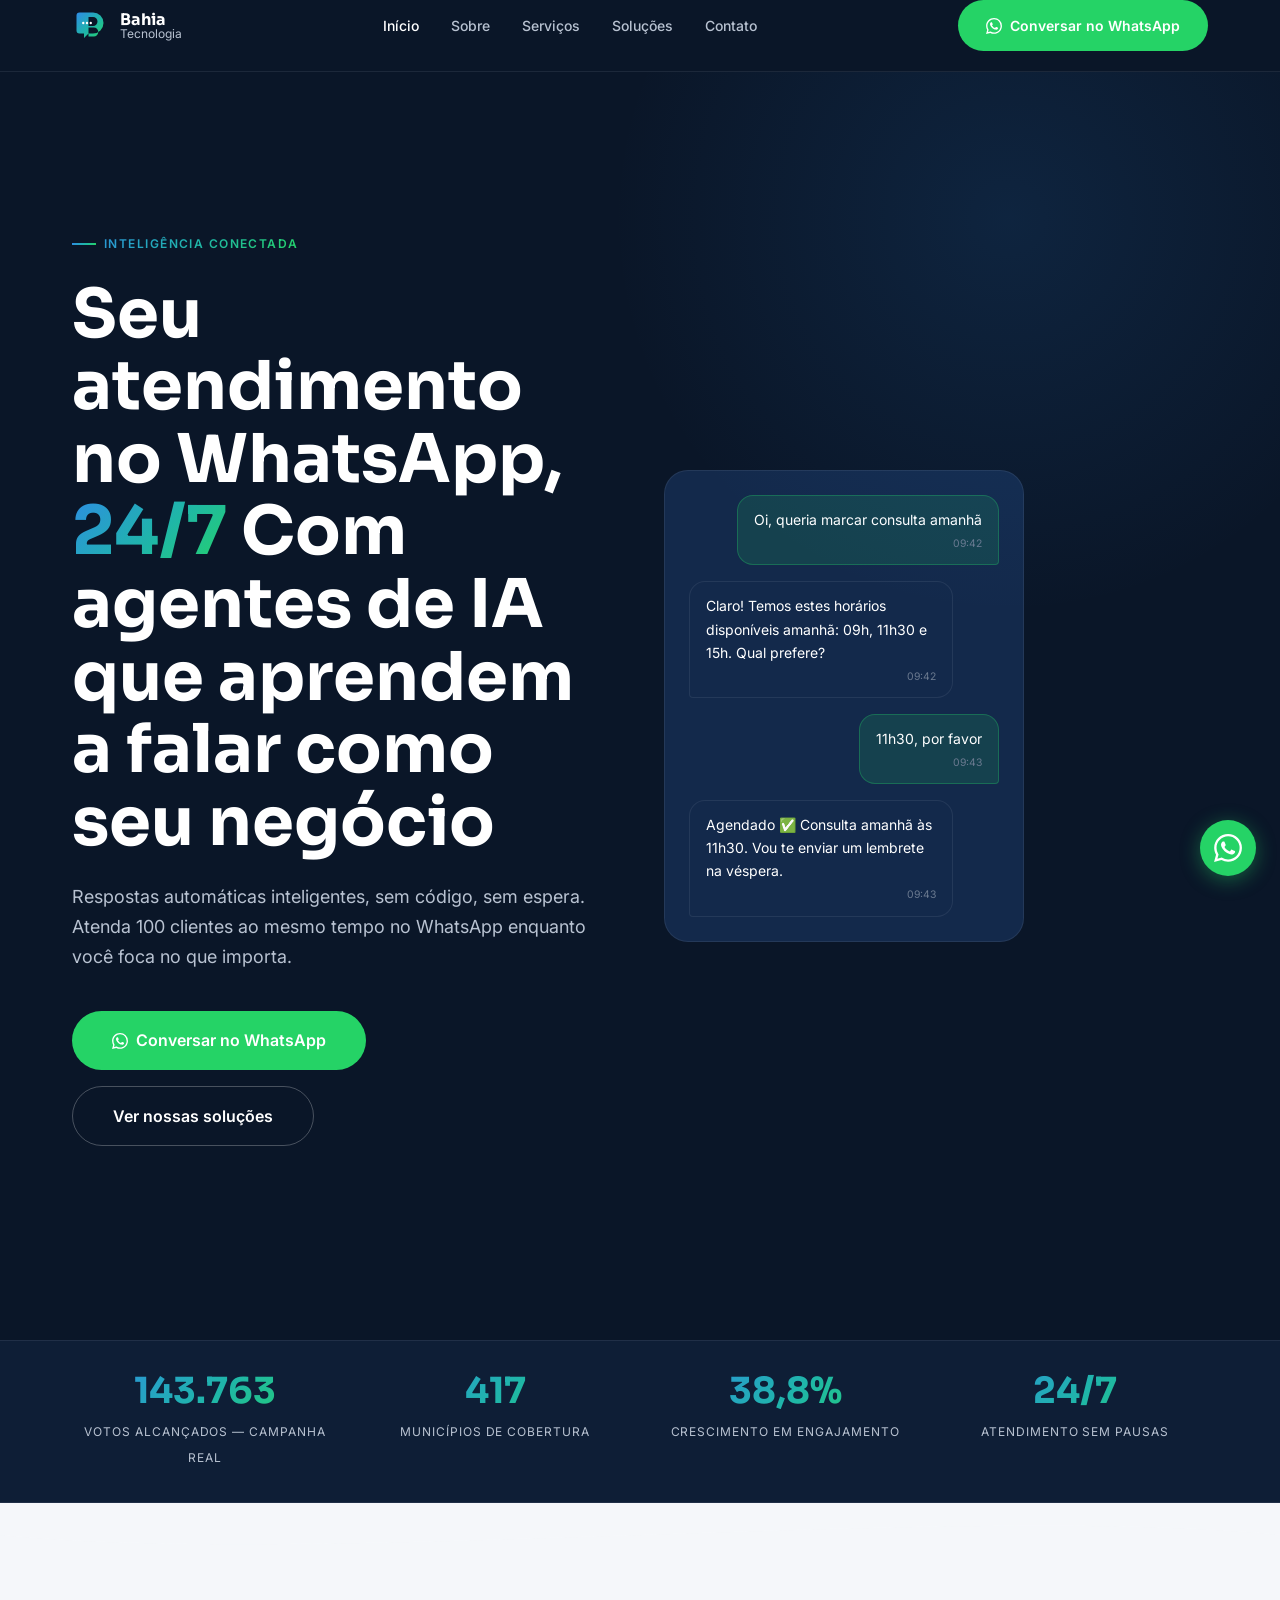
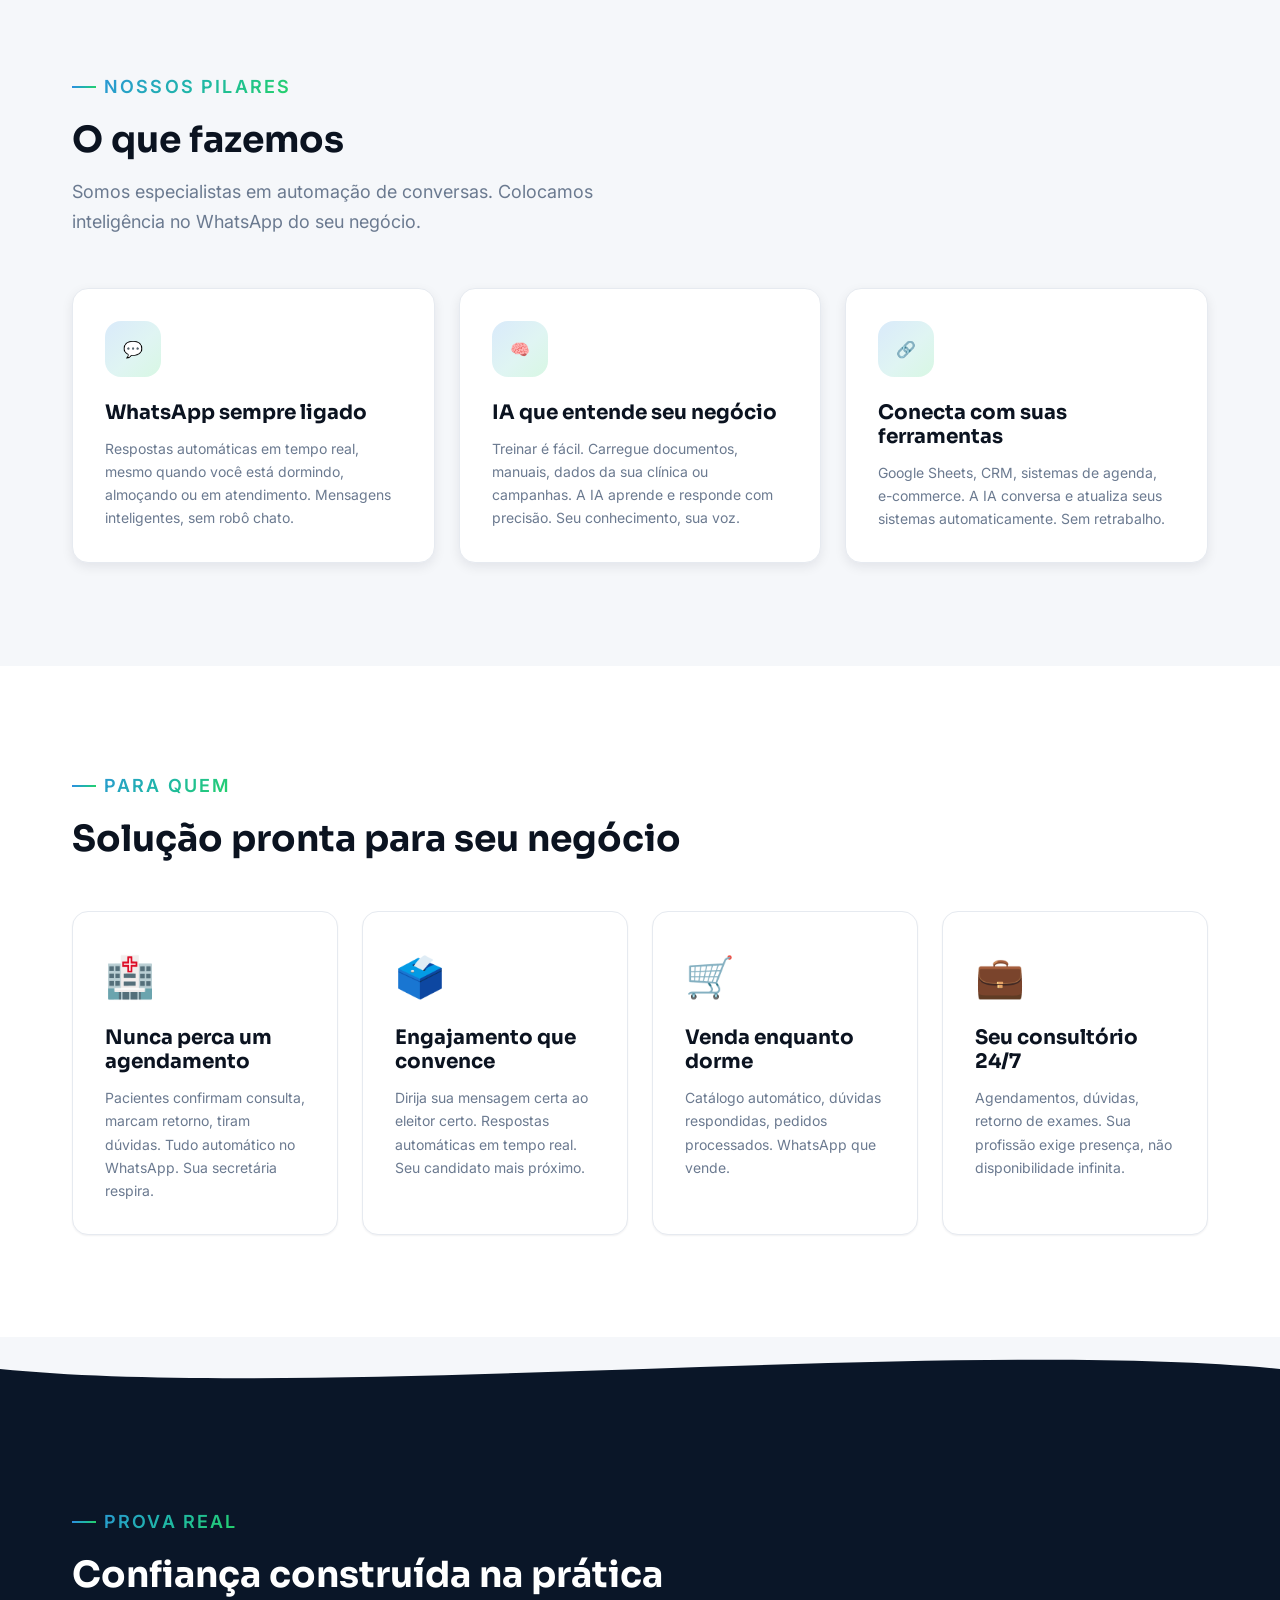
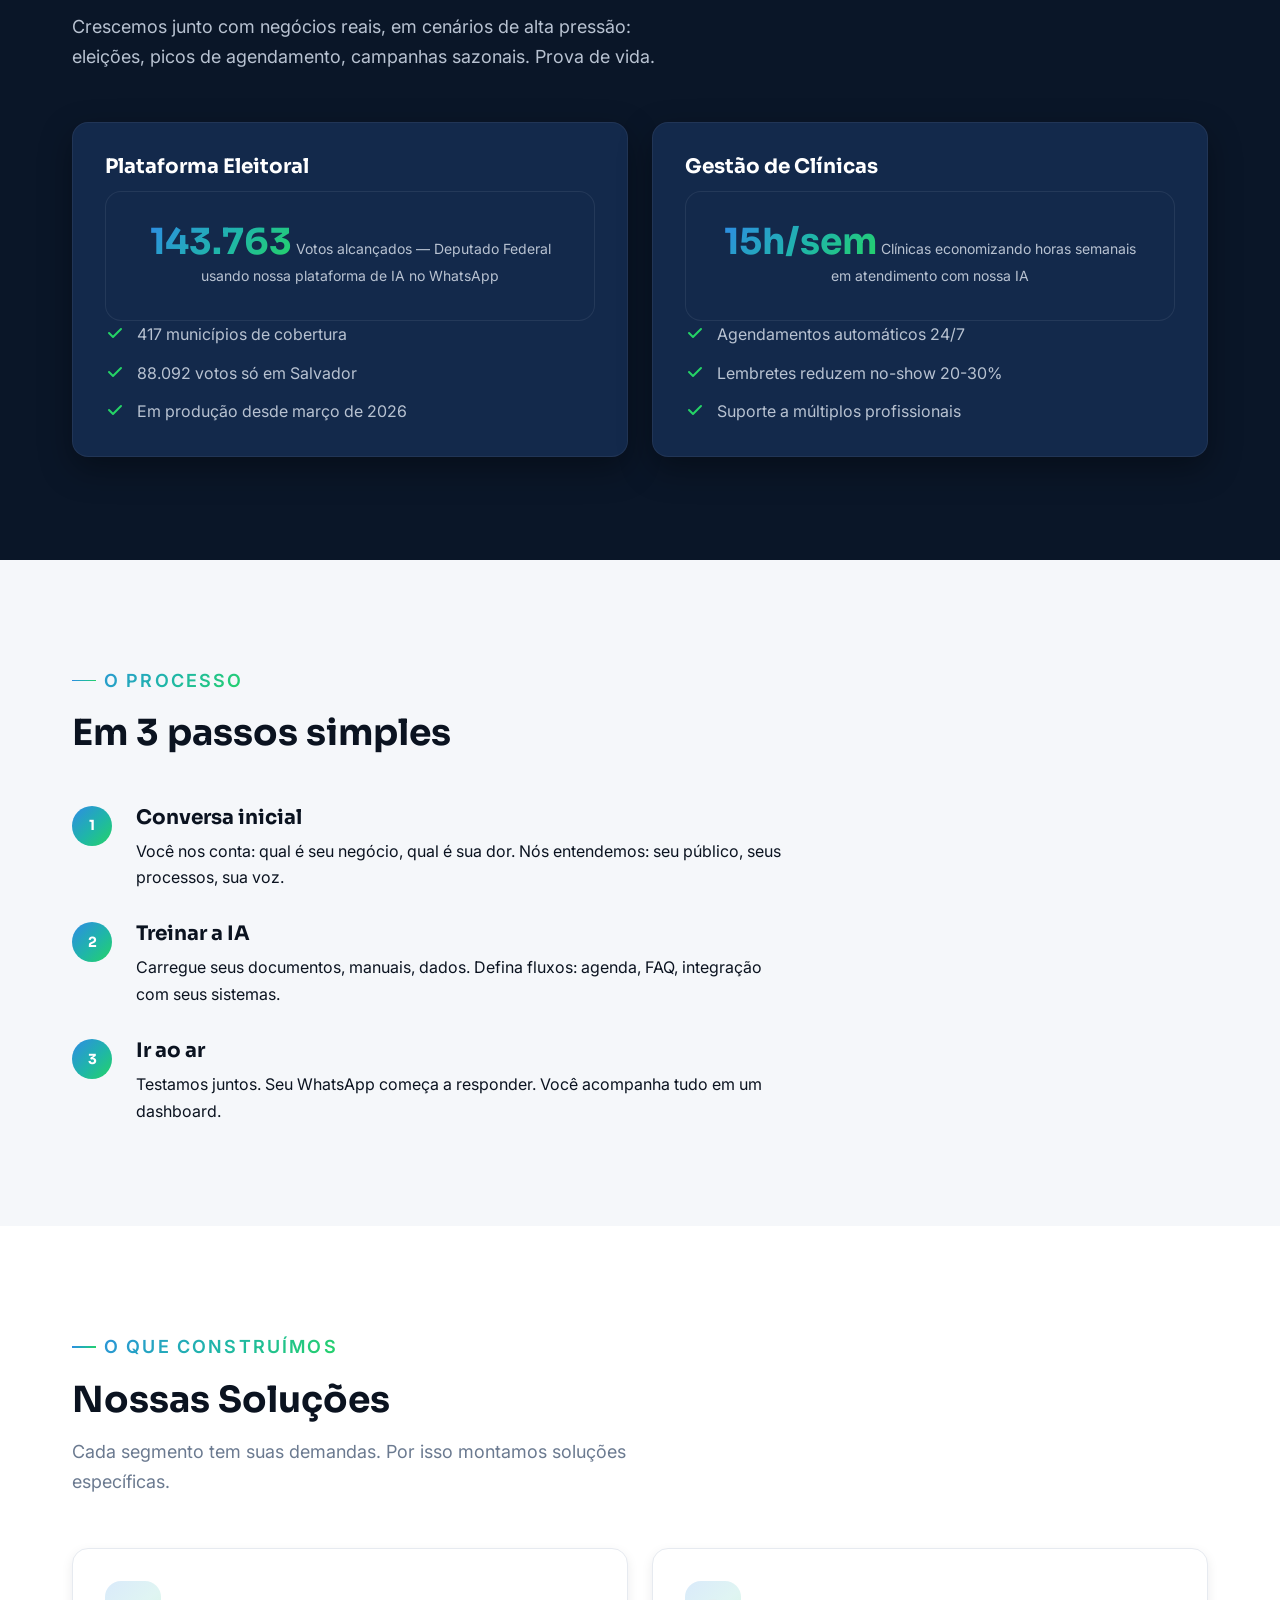
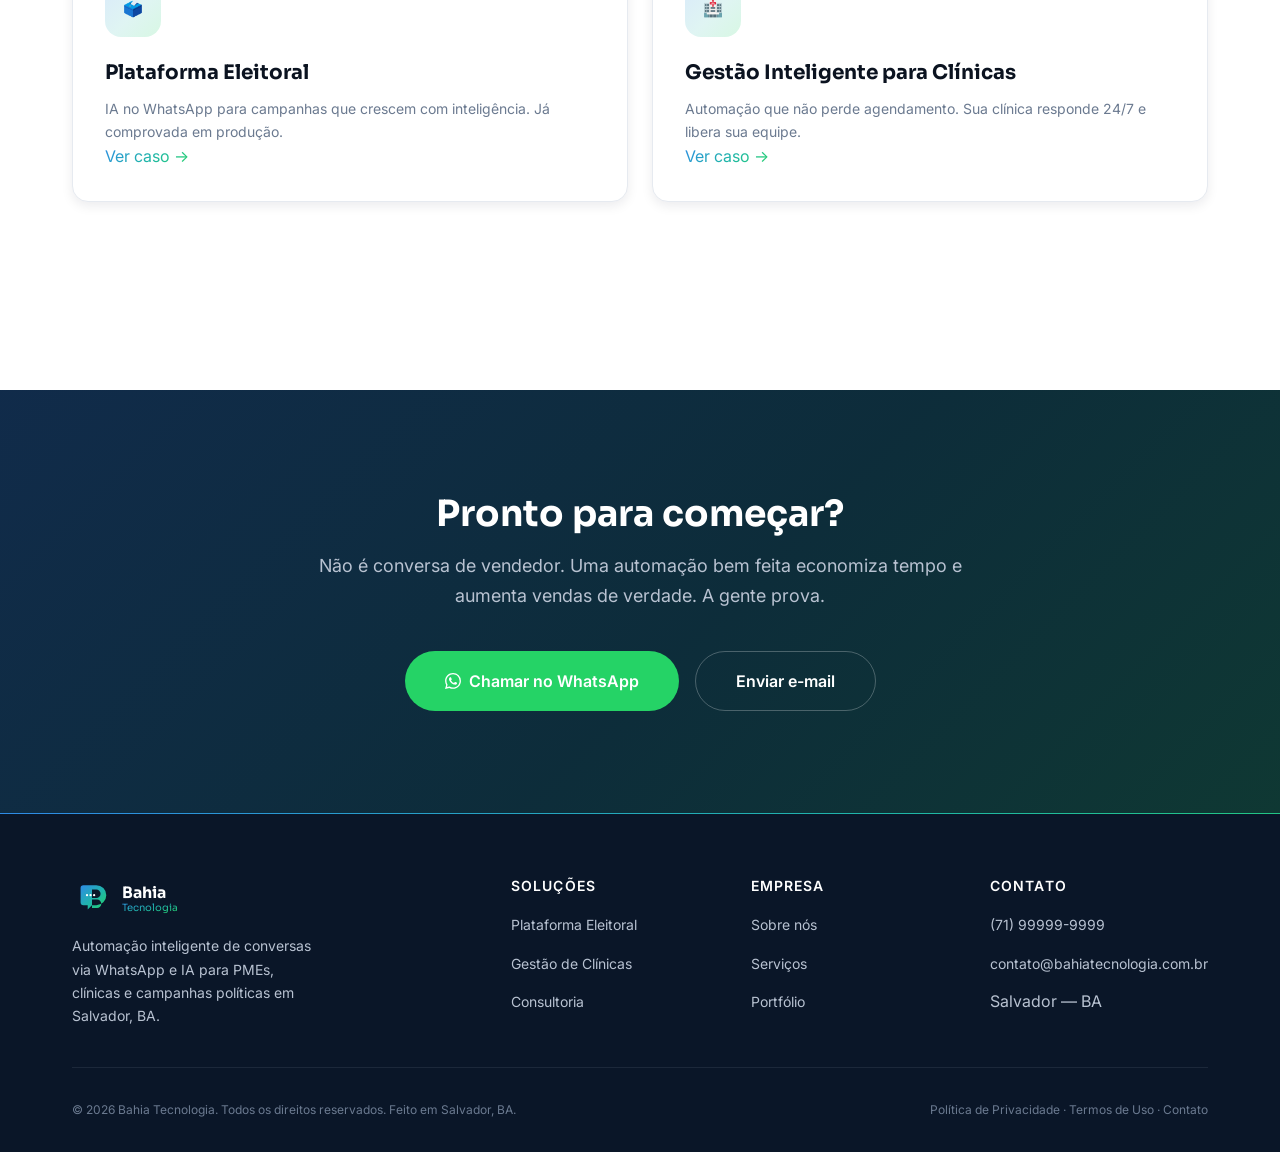
==== index.html @ dd0cb9d2 "feat: implementação completa do site institucional Bahia Tecnologia - 10 páginas HTML (home, sobre, " ====
<!DOCTYPE html>
<html lang="pt-BR">
<head>
  <meta charset="UTF-8">
  <meta name="viewport" content="width=device-width, initial-scale=1.0">
  <title>Automação inteligente para WhatsApp | Bahia Tecnologia</title>
  <meta name="description" content="Atendimento 24/7 com agentes de IA. Respostas automáticas que aprendem a falar como seu negócio. Para clínicas, campanhas, e-commerce e consultórios.">
  <link rel="canonical" href="https://bahiatecnologia.com.br/">
  <meta property="og:type" content="website">
  <meta property="og:locale" content="pt_BR">
  <meta property="og:site_name" content="Bahia Tecnologia">
  <meta property="og:title" content="Automação inteligente para WhatsApp — Sem código, sem complicação">
  <meta property="og:description" content="Deixe a IA responder no WhatsApp enquanto você cresce. Com a Bahia Tecnologia, seu atendimento nunca dorme.">
  <meta property="og:url" content="https://bahiatecnologia.com.br/">
  <meta property="og:image" content="https://bahiatecnologia.com.br/assets/img/og-cover.svg">
  <meta name="twitter:card" content="summary_large_image">
  <meta name="twitter:title" content="Automação inteligente para WhatsApp — Sem código, sem complicação">
  <meta name="twitter:description" content="Deixe a IA responder no WhatsApp enquanto você cresce. Com a Bahia Tecnologia, seu atendimento nunca dorme.">
  <meta name="twitter:image" content="https://bahiatecnologia.com.br/assets/img/og-cover.svg">
  <meta name="theme-color" content="#0b1320">
  <link rel="icon" type="image/svg+xml" href="/assets/favicon.svg">
  <link rel="preconnect" href="https://fonts.googleapis.com">
  <link rel="preconnect" href="https://fonts.gstatic.com" crossorigin>
  <link rel="stylesheet" href="/assets/css/styles.css">
  <script type="application/ld+json">
{
  "@context": "https://schema.org",
  "@graph": [
    {
      "@type": "Organization",
      "name": "Bahia Tecnologia",
      "url": "https://bahiatecnologia.com.br",
      "logo": "https://bahiatecnologia.com.br/assets/favicon.svg",
      "contactPoint": {
        "@type": "ContactPoint",
        "telephone": "+55-71-99999-9999",
        "contactType": "customer service",
        "availableLanguage": "Portuguese"
      },
      "areaServed": "Salvador, Bahia, Brazil",
      "description": "Especialistas em automação de conversas via WhatsApp e IA para PMEs, clínicas e campanhas políticas."
    },
    {
      "@type": "LocalBusiness",
      "name": "Bahia Tecnologia",
      "url": "https://bahiatecnologia.com.br",
      "telephone": "+55-71-99999-9999",
      "email": "contato@bahiatecnologia.com.br",
      "address": {
        "@type": "PostalAddress",
        "addressLocality": "Salvador",
        "addressRegion": "BA",
        "addressCountry": "BR"
      }
    }
  ]
}
</script>
</head>
<body>
<a class="skip-link" href="#main">Pular para o conteúdo principal</a>
<header class="navbar" role="banner">
  <div class="container">
    <div class="navbar__inner">
      <a href="/" class="navbar__logo" aria-label="Bahia Tecnologia — ir para a página inicial">
        <svg xmlns="http://www.w3.org/2000/svg" viewBox="0 0 48 48" width="36" height="36" aria-hidden="true" focusable="false">
  <defs><linearGradient id="nav-brand" x1="0" y1="0" x2="1" y2="1"><stop offset="0%" stop-color="#2E8BE6"/><stop offset="55%" stop-color="#1FB6A8"/><stop offset="100%" stop-color="#25D366"/></linearGradient></defs>
  <path fill="url(#nav-brand)" d="M10 6 h18 a14 14 0 0 1 0 28 h-6 l-6 6 v-6 h-6 a4 4 0 0 1 -4 -4 V10 a4 4 0 0 1 4 -4 z M22 12 h6 a6 6 0 0 1 0 12 h-6 z M22 26 h7 a6 6 0 0 1 0 12 h-7 z" fill-rule="evenodd"/>
  <g fill="#FFFFFF"><circle cx="15" cy="20" r="1.6"/><circle cx="20" cy="20" r="1.6"/><circle cx="25" cy="20" r="1.6"/></g>
</svg>
        <div class="navbar__logo-text"><strong>Bahia</strong><span>Tecnologia</span></div>
      </a>
      <nav class="navbar__nav" role="navigation" aria-label="Navegação principal">
        <a href="/" aria-current="page">Início</a>
        <a href="/sobre">Sobre</a>
        <a href="/servicos">Serviços</a>
        <a href="/portifolio">Soluções</a>
        <a href="/contato">Contato</a>
      </nav>
      <div class="navbar__actions">
        <a href="https://wa.me/5571999999999?text=Ol%C3%A1!%20Tenho%20interesse%20nas%20solu%C3%A7%C3%B5es%20da%20Bahia%20Tecnologia." class="btn btn-primary navbar__cta" target="_blank" rel="noopener noreferrer" aria-label="Conversar no WhatsApp (abre em nova aba)">
          <svg viewBox="0 0 24 24" width="16" height="16" aria-hidden="true" focusable="false" style="fill:currentColor;flex-shrink:0"><path d="M17.472 14.382c-.297-.149-1.758-.867-2.03-.967-.273-.099-.471-.148-.67.15-.197.297-.767.966-.94 1.164-.173.199-.347.223-.644.075-.297-.15-1.255-.463-2.39-1.475-.883-.788-1.48-1.761-1.653-2.059-.173-.297-.018-.458.13-.606.134-.133.298-.347.446-.52.149-.174.198-.298.298-.497.099-.198.05-.371-.025-.52-.075-.149-.669-1.612-.916-2.207-.242-.579-.487-.5-.669-.51-.173-.008-.371-.01-.57-.01-.198 0-.52.074-.792.372-.272.297-1.04 1.016-1.04 2.479 0 1.462 1.065 2.875 1.213 3.074.149.198 2.096 3.2 5.077 4.487.709.306 1.262.489 1.694.625.712.227 1.36.195 1.871.118.571-.085 1.758-.719 2.006-1.413.248-.694.248-1.289.173-1.413-.074-.124-.272-.198-.57-.347m-5.421 7.403h-.004a9.87 9.87 0 01-5.031-1.378l-.361-.214-3.741.982.998-3.648-.235-.374a9.86 9.86 0 01-1.51-5.26c.001-5.45 4.436-9.884 9.888-9.884 2.64 0 5.122 1.03 6.988 2.898a9.825 9.825 0 012.893 6.994c-.003 5.45-4.437 9.884-9.885 9.884m8.413-18.297A11.815 11.815 0 0012.05 0C5.495 0 .16 5.335.157 11.892c0 2.096.547 4.142 1.588 5.945L.057 24l6.305-1.654a11.882 11.882 0 005.683 1.448h.005c6.554 0 11.89-5.335 11.893-11.893a11.821 11.821 0 00-3.48-8.413z"/></svg> Conversar no WhatsApp
        </a>
        <button class="navbar__burger" aria-expanded="false" aria-controls="mobile-menu" aria-label="Abrir menu de navegação">
          <span></span><span></span><span></span>
        </button>
      </div>
    </div>
  </div>
  <nav id="mobile-menu" class="navbar__mobile" role="navigation" aria-label="Navegação móvel">
    <a href="/" aria-current="page">Início</a>
    <a href="/sobre">Sobre</a>
    <a href="/servicos">Serviços</a>
    <a href="/portifolio">Soluções</a>
    <a href="/contato">Contato</a>
    <a href="https://wa.me/5571999999999?text=Ol%C3%A1!%20Tenho%20interesse%20nas%20solu%C3%A7%C3%B5es%20da%20Bahia%20Tecnologia." class="btn btn-primary" target="_blank" rel="noopener noreferrer">Conversar no WhatsApp</a>
  </nav>
</header>
<main id="main">
<section class="hero" aria-labelledby="hero-title">
  <div class="container">
    <div class="hero__inner">
      <div>
        <p class="eyebrow hero__eyebrow">Inteligência conectada</p>
        <h1 id="hero-title" class="hero__title">Seu atendimento no WhatsApp, <span class="gradient-text">24/7</span> Com agentes de IA que aprendem a falar como seu negócio</h1>
        <p class="hero__lead">Respostas automáticas inteligentes, sem código, sem espera. Atenda 100 clientes ao mesmo tempo no WhatsApp enquanto você foca no que importa.</p>
        <div class="hero__actions">
          <a href="https://wa.me/5571999999999?text=Ol%C3%A1!%20Tenho%20interesse%20nas%20solu%C3%A7%C3%B5es%20da%20Bahia%20Tecnologia." class="btn btn-primary btn-lg" target="_blank" rel="noopener noreferrer"><svg viewBox="0 0 24 24" width="16" height="16" aria-hidden="true" focusable="false" style="fill:currentColor;flex-shrink:0"><path d="M17.472 14.382c-.297-.149-1.758-.867-2.03-.967-.273-.099-.471-.148-.67.15-.197.297-.767.966-.94 1.164-.173.199-.347.223-.644.075-.297-.15-1.255-.463-2.39-1.475-.883-.788-1.48-1.761-1.653-2.059-.173-.297-.018-.458.13-.606.134-.133.298-.347.446-.52.149-.174.198-.298.298-.497.099-.198.05-.371-.025-.52-.075-.149-.669-1.612-.916-2.207-.242-.579-.487-.5-.669-.51-.173-.008-.371-.01-.57-.01-.198 0-.52.074-.792.372-.272.297-1.04 1.016-1.04 2.479 0 1.462 1.065 2.875 1.213 3.074.149.198 2.096 3.2 5.077 4.487.709.306 1.262.489 1.694.625.712.227 1.36.195 1.871.118.571-.085 1.758-.719 2.006-1.413.248-.694.248-1.289.173-1.413-.074-.124-.272-.198-.57-.347m-5.421 7.403h-.004a9.87 9.87 0 01-5.031-1.378l-.361-.214-3.741.982.998-3.648-.235-.374a9.86 9.86 0 01-1.51-5.26c.001-5.45 4.436-9.884 9.888-9.884 2.64 0 5.122 1.03 6.988 2.898a9.825 9.825 0 012.893 6.994c-.003 5.45-4.437 9.884-9.885 9.884m8.413-18.297A11.815 11.815 0 0012.05 0C5.495 0 .16 5.335.157 11.892c0 2.096.547 4.142 1.588 5.945L.057 24l6.305-1.654a11.882 11.882 0 005.683 1.448h.005c6.554 0 11.89-5.335 11.893-11.893a11.821 11.821 0 00-3.48-8.413z"/></svg> Conversar no WhatsApp</a>
          <a href="/servicos" class="btn btn-secondary btn-lg">Ver nossas soluções</a>
        </div>
      </div>
      <div class="chat-mockup" aria-hidden="true">
        <div class="chat-bubble chat-bubble--user">Oi, queria marcar consulta amanhã<span class="chat-bubble__time">09:42</span></div>
        <div class="chat-bubble chat-bubble--bot">Claro! Temos estes horários disponíveis amanhã: 09h, 11h30 e 15h. Qual prefere?<span class="chat-bubble__time">09:42</span></div>
        <div class="chat-bubble chat-bubble--user">11h30, por favor<span class="chat-bubble__time">09:43</span></div>
        <div class="chat-bubble chat-bubble--bot">Agendado ✅ Consulta amanhã às 11h30. Vou te enviar um lembrete na véspera.<span class="chat-bubble__time">09:43</span></div>
      </div>
    </div>
  </div>
</section>

<section class="stats-strip" aria-label="Números da Bahia Tecnologia">
  <div class="container">
    <div class="stats-strip__grid">
      <div class="stats-strip__item"><strong>143.763</strong><span>Votos alcançados — campanha real</span></div>
      <div class="stats-strip__item"><strong>417</strong><span>Municípios de cobertura</span></div>
      <div class="stats-strip__item"><strong>38,8%</strong><span>Crescimento em engajamento</span></div>
      <div class="stats-strip__item"><strong>24/7</strong><span>Atendimento sem pausas</span></div>
    </div>
  </div>
</section>

<div class="wave-divider" aria-hidden="true">
  <svg viewBox="0 0 1440 80" preserveAspectRatio="none"><path fill="var(--bg-light)" d="M0,40 C360,80 1080,0 1440,40 L1440,80 L0,80 Z"></path></svg>
</div>

<section class="section section--light" id="o-que-fazemos" aria-labelledby="o-que-fazemos-title">
  <div class="container">
    <div class="section__head">
      <p class="eyebrow">Nossos pilares</p>
      <h2 id="o-que-fazemos-title">O que fazemos</h2>
      <p>Somos especialistas em automação de conversas. Colocamos inteligência no WhatsApp do seu negócio.</p>
    </div>
    <div class="grid-3">
      <article class="card card--light">
        <div class="card__icon" aria-hidden="true">💬</div>
        <h3>WhatsApp sempre ligado</h3>
        <p>Respostas automáticas em tempo real, mesmo quando você está dormindo, almoçando ou em atendimento. Mensagens inteligentes, sem robô chato.</p>
      </article>
      <article class="card card--light">
        <div class="card__icon" aria-hidden="true">🧠</div>
        <h3>IA que entende seu negócio</h3>
        <p>Treinar é fácil. Carregue documentos, manuais, dados da sua clínica ou campanhas. A IA aprende e responde com precisão. Seu conhecimento, sua voz.</p>
      </article>
      <article class="card card--light">
        <div class="card__icon" aria-hidden="true">🔗</div>
        <h3>Conecta com suas ferramentas</h3>
        <p>Google Sheets, CRM, sistemas de agenda, e-commerce. A IA conversa e atualiza seus sistemas automaticamente. Sem retrabalho.</p>
      </article>
    </div>
  </div>
</section>

<section class="section section--light-alt" id="segmentos" aria-labelledby="segmentos-title">
  <div class="container">
    <div class="section__head">
      <p class="eyebrow">Para quem</p>
      <h2 id="segmentos-title">Solução pronta para seu negócio</h2>
    </div>
    <div class="grid-4">
      <article class="segment-card">
        <div class="segment-card__icon" aria-hidden="true">🏥</div>
        <h3>Nunca perca um agendamento</h3>
        <p>Pacientes confirmam consulta, marcam retorno, tiram dúvidas. Tudo automático no WhatsApp. Sua secretária respira.</p>
      </article>
      <article class="segment-card">
        <div class="segment-card__icon" aria-hidden="true">🗳️</div>
        <h3>Engajamento que convence</h3>
        <p>Dirija sua mensagem certa ao eleitor certo. Respostas automáticas em tempo real. Seu candidato mais próximo.</p>
      </article>
      <article class="segment-card">
        <div class="segment-card__icon" aria-hidden="true">🛒</div>
        <h3>Venda enquanto dorme</h3>
        <p>Catálogo automático, dúvidas respondidas, pedidos processados. WhatsApp que vende.</p>
      </article>
      <article class="segment-card">
        <div class="segment-card__icon" aria-hidden="true">💼</div>
        <h3>Seu consultório 24/7</h3>
        <p>Agendamentos, dúvidas, retorno de exames. Sua profissão exige presença, não disponibilidade infinita.</p>
      </article>
    </div>
  </div>
</section>

<div class="wave-divider" aria-hidden="true">
  <svg viewBox="0 0 1440 80" preserveAspectRatio="none"><path fill="var(--bg-dark)" d="M0,40 C360,80 1080,0 1440,40 L1440,80 L0,80 Z"></path></svg>
</div>

<section class="section section--dark" id="credibilidade" aria-labelledby="credibilidade-title">
  <div class="container">
    <div class="section__head">
      <p class="eyebrow">Prova real</p>
      <h2 id="credibilidade-title">Confiança construída na prática</h2>
      <p>Crescemos junto com negócios reais, em cenários de alta pressão: eleições, picos de agendamento, campanhas sazonais. Prova de vida.</p>
    </div>
    <div class="grid-2">
      <article class="card card--dark">
        <h3>Plataforma Eleitoral</h3>
        <div class="metric">
          <span class="metric__value">143.763</span>
          <span class="metric__label">Votos alcançados — Deputado Federal usando nossa plataforma de IA no WhatsApp</span>
        </div>
        <ul class="feature-list">
          <li>417 municípios de cobertura</li>
          <li>88.092 votos só em Salvador</li>
          <li>Em produção desde março de 2026</li>
        </ul>
      </article>
      <article class="card card--dark">
        <h3>Gestão de Clínicas</h3>
        <div class="metric">
          <span class="metric__value">15h/sem</span>
          <span class="metric__label">Clínicas economizando horas semanais em atendimento com nossa IA</span>
        </div>
        <ul class="feature-list">
          <li>Agendamentos automáticos 24/7</li>
          <li>Lembretes reduzem no-show 20-30%</li>
          <li>Suporte a múltiplos profissionais</li>
        </ul>
      </article>
    </div>
  </div>
</section>

<section class="section section--light" id="como-comecar" aria-labelledby="como-comecar-title">
  <div class="container">
    <div class="section__head">
      <p class="eyebrow">O processo</p>
      <h2 id="como-comecar-title">Em 3 passos simples</h2>
    </div>
    <div class="steps">
      <div class="step">
        <div class="step__num" aria-hidden="true">1</div>
        <div class="step__body">
          <h3>Conversa inicial</h3>
          <p>Você nos conta: qual é seu negócio, qual é sua dor. Nós entendemos: seu público, seus processos, sua voz.</p>
        </div>
      </div>
      <div class="step">
        <div class="step__num" aria-hidden="true">2</div>
        <div class="step__body">
          <h3>Treinar a IA</h3>
          <p>Carregue seus documentos, manuais, dados. Defina fluxos: agenda, FAQ, integração com seus sistemas.</p>
        </div>
      </div>
      <div class="step">
        <div class="step__num" aria-hidden="true">3</div>
        <div class="step__body">
          <h3>Ir ao ar</h3>
          <p>Testamos juntos. Seu WhatsApp começa a responder. Você acompanha tudo em um dashboard.</p>
        </div>
      </div>
    </div>
  </div>
</section>

<section class="section section--light-alt" id="solucoes" aria-labelledby="solucoes-title">
  <div class="container">
    <div class="section__head">
      <p class="eyebrow">O que construímos</p>
      <h2 id="solucoes-title">Nossas Soluções</h2>
      <p>Cada segmento tem suas demandas. Por isso montamos soluções específicas.</p>
    </div>
    <div class="grid-2">
      <a href="/portifolio/plataforma-eleitoral" class="card card--light card-product">
        <div class="card__icon" aria-hidden="true">🗳️</div>
        <h3>Plataforma Eleitoral</h3>
        <p>IA no WhatsApp para campanhas que crescem com inteligência. Já comprovada em produção.</p>
        <span class="inline-flex text-gradient mt-auto">Ver caso →</span>
      </a>
      <a href="/portifolio/gestao-clinicas" class="card card--light card-product">
        <div class="card__icon" aria-hidden="true">🏥</div>
        <h3>Gestão Inteligente para Clínicas</h3>
        <p>Automação que não perde agendamento. Sua clínica responde 24/7 e libera sua equipe.</p>
        <span class="inline-flex text-gradient mt-auto">Ver caso →</span>
      </a>
    </div>
    <p style="margin-top: var(--space-8); text-align: center;"><a href="/portifolio" class="btn btn-secondary">Ver todas as soluções</a></p>
  </div>
</section>

<section class="cta-section" aria-labelledby="cta-final-title">
  <div class="container">
    <h2 id="cta-final-title">Pronto para começar?</h2>
    <p>Não é conversa de vendedor. Uma automação bem feita economiza tempo e aumenta vendas de verdade. A gente prova.</p>
    <div class="cta-section__actions">
      <a href="https://wa.me/5571999999999?text=Ol%C3%A1!%20Tenho%20interesse%20nas%20solu%C3%A7%C3%B5es%20da%20Bahia%20Tecnologia." class="btn btn-primary btn-lg" target="_blank" rel="noopener noreferrer"><svg viewBox="0 0 24 24" width="16" height="16" aria-hidden="true" focusable="false" style="fill:currentColor;flex-shrink:0"><path d="M17.472 14.382c-.297-.149-1.758-.867-2.03-.967-.273-.099-.471-.148-.67.15-.197.297-.767.966-.94 1.164-.173.199-.347.223-.644.075-.297-.15-1.255-.463-2.39-1.475-.883-.788-1.48-1.761-1.653-2.059-.173-.297-.018-.458.13-.606.134-.133.298-.347.446-.52.149-.174.198-.298.298-.497.099-.198.05-.371-.025-.52-.075-.149-.669-1.612-.916-2.207-.242-.579-.487-.5-.669-.51-.173-.008-.371-.01-.57-.01-.198 0-.52.074-.792.372-.272.297-1.04 1.016-1.04 2.479 0 1.462 1.065 2.875 1.213 3.074.149.198 2.096 3.2 5.077 4.487.709.306 1.262.489 1.694.625.712.227 1.36.195 1.871.118.571-.085 1.758-.719 2.006-1.413.248-.694.248-1.289.173-1.413-.074-.124-.272-.198-.57-.347m-5.421 7.403h-.004a9.87 9.87 0 01-5.031-1.378l-.361-.214-3.741.982.998-3.648-.235-.374a9.86 9.86 0 01-1.51-5.26c.001-5.45 4.436-9.884 9.888-9.884 2.64 0 5.122 1.03 6.988 2.898a9.825 9.825 0 012.893 6.994c-.003 5.45-4.437 9.884-9.885 9.884m8.413-18.297A11.815 11.815 0 0012.05 0C5.495 0 .16 5.335.157 11.892c0 2.096.547 4.142 1.588 5.945L.057 24l6.305-1.654a11.882 11.882 0 005.683 1.448h.005c6.554 0 11.89-5.335 11.893-11.893a11.821 11.821 0 00-3.48-8.413z"/></svg> Chamar no WhatsApp</a>
      <a href="mailto:contato@bahiatecnologia.com.br" class="btn btn-secondary btn-lg">Enviar e-mail</a>
    </div>
  </div>
</section>
</main>
<footer class="footer" role="contentinfo">
  <div class="container">
    <div class="footer__grid">
      <div class="footer__brand">
        <a href="/" aria-label="Bahia Tecnologia — página inicial">
          <svg xmlns="http://www.w3.org/2000/svg" viewBox="0 0 220 56" width="160" height="40" role="img" aria-label="Bahia Tecnologia">
  <defs><linearGradient id="ft-brand" x1="0" y1="0" x2="1" y2="1"><stop offset="0%" stop-color="#2E8BE6"/><stop offset="55%" stop-color="#1FB6A8"/><stop offset="100%" stop-color="#25D366"/></linearGradient></defs>
  <g transform="translate(4,4)">
    <path fill="url(#ft-brand)" d="M10 6 h18 a14 14 0 0 1 0 28 h-6 l-6 6 v-6 h-6 a4 4 0 0 1 -4 -4 V10 a4 4 0 0 1 4 -4 z M22 12 h6 a6 6 0 0 1 0 12 h-6 z M22 26 h7 a6 6 0 0 1 0 12 h-7 z" fill-rule="evenodd"/>
    <g fill="#FFFFFF"><circle cx="15" cy="20" r="1.6"/><circle cx="20" cy="20" r="1.6"/><circle cx="25" cy="20" r="1.6"/></g>
  </g>
  <g font-family="Sora,'Plus Jakarta Sans',system-ui,sans-serif" fill="#FFFFFF">
    <text x="68" y="28" font-size="22" font-weight="700">Bahia</text>
    <text x="68" y="46" font-size="14" font-weight="400" fill="url(#ft-brand)">Tecnologia</text>
  </g>
</svg>
        </a>
        <p>Automação inteligente de conversas via WhatsApp e IA para PMEs, clínicas e campanhas políticas em Salvador, BA.</p>
      </div>
      <div class="footer__col">
        <h3>Soluções</h3>
        <ul>
          <li><a href="/portifolio/plataforma-eleitoral">Plataforma Eleitoral</a></li>
          <li><a href="/portifolio/gestao-clinicas">Gestão de Clínicas</a></li>
          <li><a href="/servicos">Consultoria</a></li>
        </ul>
      </div>
      <div class="footer__col">
        <h3>Empresa</h3>
        <ul>
          <li><a href="/sobre">Sobre nós</a></li>
          <li><a href="/servicos">Serviços</a></li>
          <li><a href="/portifolio">Portfólio</a></li>
        </ul>
      </div>
      <div class="footer__col">
        <h3>Contato</h3>
        <ul>
          <li><a href="https://wa.me/5571999999999" target="_blank" rel="noopener noreferrer">(71) 99999-9999</a></li>
          <li><a href="mailto:contato@bahiatecnologia.com.br">contato@bahiatecnologia.com.br</a></li>
          <li>Salvador — BA</li>
        </ul>
      </div>
    </div>
    <div class="footer__bottom">
      <p>© 2026 Bahia Tecnologia. Todos os direitos reservados. Feito em Salvador, BA.</p>
      <div>
        <a href="/politica-privacidade">Política de Privacidade</a> ·
        <a href="/termos">Termos de Uso</a> ·
        <a href="/contato">Contato</a>
      </div>
    </div>
  </div>
</footer>
<a href="https://wa.me/5571999999999?text=Ol%C3%A1!%20Tenho%20interesse%20nas%20solu%C3%A7%C3%B5es%20da%20Bahia%20Tecnologia." class="fab-wa" target="_blank" rel="noopener noreferrer" aria-label="Conversar no WhatsApp (abre em nova aba)">
  <svg viewBox="0 0 24 24" aria-hidden="true" focusable="false"><path d="M17.472 14.382c-.297-.149-1.758-.867-2.03-.967-.273-.099-.471-.148-.67.15-.197.297-.767.966-.94 1.164-.173.199-.347.223-.644.075-.297-.15-1.255-.463-2.39-1.475-.883-.788-1.48-1.761-1.653-2.059-.173-.297-.018-.458.13-.606.134-.133.298-.347.446-.52.149-.174.198-.298.298-.497.099-.198.05-.371-.025-.52-.075-.149-.669-1.612-.916-2.207-.242-.579-.487-.5-.669-.51-.173-.008-.371-.01-.57-.01-.198 0-.52.074-.792.372-.272.297-1.04 1.016-1.04 2.479 0 1.462 1.065 2.875 1.213 3.074.149.198 2.096 3.2 5.077 4.487.709.306 1.262.489 1.694.625.712.227 1.36.195 1.871.118.571-.085 1.758-.719 2.006-1.413.248-.694.248-1.289.173-1.413-.074-.124-.272-.198-.57-.347m-5.421 7.403h-.004a9.87 9.87 0 01-5.031-1.378l-.361-.214-3.741.982.998-3.648-.235-.374a9.86 9.86 0 01-1.51-5.26c.001-5.45 4.436-9.884 9.888-9.884 2.64 0 5.122 1.03 6.988 2.898a9.825 9.825 0 012.893 6.994c-.003 5.45-4.437 9.884-9.885 9.884m8.413-18.297A11.815 11.815 0 0012.05 0C5.495 0 .16 5.335.157 11.892c0 2.096.547 4.142 1.588 5.945L.057 24l6.305-1.654a11.882 11.882 0 005.683 1.448h.005c6.554 0 11.89-5.335 11.893-11.893a11.821 11.821 0 00-3.48-8.413z"/></svg>
</a>
<script src="/assets/js/main.js" defer></script>
</body>
</html>
---- assets/css/styles.css ----
/* =================================================================
   Bahia Tecnologia — Design System
   Source of truth: neo-design-system.md
   ================================================================= */

@import url('https://fonts.googleapis.com/css2?family=Sora:wght@400;600;700&family=Inter:wght@400;500;600&display=swap');

/* ── Tokens ─────────────────────────────────────────────────────── */
:root {
  /* Raw palette */
  --color-navy-950: #0A1628;
  --color-navy-900: #0E1E36;
  --color-navy-800: #13294B;
  --color-navy-700: #1B3A66;
  --color-blue-500: #2E8BE6;
  --color-blue-400: #3FA9FF;
  --color-teal-500: #1FB6A8;
  --color-green-500: #25D366;
  --color-green-400: #3DDC84;
  --color-white:    #FFFFFF;
  --color-cream-50: #F5F7FA;
  --color-gray-100: #E6EAF0;
  --color-gray-300: #B8C2D1;
  --color-gray-500: #6B7A90;
  --color-gray-700: #2A3447;
  --color-ink-900:  #0B1320;

  /* Semantic */
  --bg-dark:               var(--color-navy-950);
  --bg-dark-alt:           var(--color-navy-900);
  --bg-light:              var(--color-cream-50);
  --bg-light-alt:          #FFFFFF;
  --surface-elevated-dark: var(--color-navy-800);
  --primary:               var(--color-blue-500);
  --whatsapp:              var(--color-green-500);
  --whatsapp-hover:        var(--color-green-400);
  --text-on-dark:          var(--color-white);
  --text-on-dark-muted:    var(--color-gray-300);
  --text-on-light:         var(--color-ink-900);
  --text-on-light-muted:   var(--color-gray-500);
  --muted:                 var(--color-gray-500);
  --border-dark:           rgba(184,194,209,0.10);
  --border-light:          var(--color-gray-100);
  --focus-ring:            rgba(63,169,255,0.5);
  --danger:                #E5484D;
  --success:               var(--color-green-500);

  /* Gradients */
  --gradient-brand:      linear-gradient(135deg,#2E8BE6 0%,#1FB6A8 55%,#25D366 100%);
  --gradient-brand-soft: linear-gradient(135deg,rgba(46,139,230,.18) 0%,rgba(31,182,168,.14) 55%,rgba(37,211,102,.18) 100%);

  /* Typography */
  --font-display: "Sora","Plus Jakarta Sans",ui-sans-serif,system-ui,sans-serif;
  --font-body:    "Inter",ui-sans-serif,system-ui,-apple-system,"Segoe UI",Roboto,sans-serif;
  --font-mono:    "JetBrains Mono",ui-monospace,Menlo,monospace;

  --text-xs:      0.75rem;
  --text-sm:      0.875rem;
  --text-base:    1rem;
  --text-lg:      1.125rem;
  --text-xl:      1.25rem;
  --text-2xl:     1.5rem;
  --text-3xl:     1.875rem;
  --text-4xl:     2.25rem;
  --text-5xl:     3rem;
  --text-6xl:     3.75rem;
  --text-display: clamp(2.5rem, 4vw + 1rem, 4.5rem);

  /* Layout */
  --container-max:     1200px;
  --container-narrow:  720px;
  --container-padding: clamp(1rem, 4vw, 2rem);

  /* Spacing */
  --space-1:  .25rem;  --space-2:  .5rem;   --space-3:  .75rem;
  --space-4:  1rem;    --space-5:  1.25rem; --space-6:  1.5rem;
  --space-8:  2rem;    --space-10: 2.5rem;  --space-12: 3rem;
  --space-16: 4rem;    --space-20: 5rem;    --space-24: 6rem;
  --space-32: 8rem;

  /* Radius */
  --radius-sm:   6px;
  --radius-md:   10px;
  --radius-lg:   16px;
  --radius-xl:   24px;
  --radius-pill: 999px;

  /* Shadows */
  --shadow-sm:   0 1px 2px rgba(11,19,32,.06);
  --shadow-md:   0 4px 12px rgba(11,19,32,.08);
  --shadow-lg:   0 12px 32px rgba(11,19,32,.12);
  --shadow-dark: 0 12px 32px rgba(0,0,0,.35);
  --shadow-glow: 0 0 60px rgba(31,182,168,.25);

  /* Motion */
  --ease-out:       cubic-bezier(.22,1,.36,1);
  --duration-fast:  150ms;
  --duration-base:  240ms;
  --duration-slow:  400ms;
}

/* ── Reset ───────────────────────────────────────────────────────── */
*, *::before, *::after { box-sizing: border-box; margin: 0; padding: 0; }
html { scroll-behavior: smooth; -webkit-text-size-adjust: 100%; }
body {
  font-family: var(--font-body);
  font-size: var(--text-base);
  line-height: 1.65;
  color: var(--text-on-light);
  background: var(--bg-light);
  overflow-x: hidden;
}
img, svg, video { max-width: 100%; display: block; }
a { color: inherit; text-decoration: none; }
ul, ol { list-style: none; }
button { font: inherit; cursor: pointer; border: none; background: none; }
input, select, textarea { font: inherit; }
h1,h2,h3,h4,h5,h6 {
  font-family: var(--font-display);
  line-height: 1.2;
  font-weight: 700;
}
p { max-width: 65ch; }

/* ── Skip link ───────────────────────────────────────────────────── */
.skip-link {
  position: absolute;
  top: -100%;
  left: var(--space-4);
  padding: var(--space-3) var(--space-6);
  background: var(--whatsapp);
  color: var(--color-white);
  border-radius: var(--radius-md);
  font-weight: 600;
  z-index: 9999;
  transition: top var(--duration-fast);
}
.skip-link:focus { top: var(--space-4); }

/* ── Container ───────────────────────────────────────────────────── */
.container {
  width: 100%;
  max-width: var(--container-max);
  margin-inline: auto;
  padding-inline: var(--container-padding);
}
.container-narrow {
  width: 100%;
  max-width: var(--container-narrow);
  margin-inline: auto;
  padding-inline: var(--container-padding);
}

/* ── Eyebrow ─────────────────────────────────────────────────────── */
.eyebrow {
  display: inline-flex;
  align-items: center;
  gap: .5rem;
  font-family: var(--font-body);
  font-size: var(--text-xs);
  font-weight: 600;
  letter-spacing: .12em;
  text-transform: uppercase;
  background: var(--gradient-brand);
  -webkit-background-clip: text;
  -webkit-text-fill-color: transparent;
  background-clip: text;
  color: transparent;
}
.eyebrow::before {
  content: "";
  display: block;
  width: 24px;
  height: 1.5px;
  background: var(--gradient-brand);
  flex-shrink: 0;
}

/* ── Buttons ─────────────────────────────────────────────────────── */
.btn {
  display: inline-flex;
  align-items: center;
  justify-content: center;
  gap: .5rem;
  padding: .875rem 1.75rem;
  border-radius: var(--radius-pill);
  font-weight: 600;
  font-size: var(--text-sm);
  min-height: 44px;
  transition: background var(--duration-fast) var(--ease-out),
              transform var(--duration-fast) var(--ease-out),
              box-shadow var(--duration-fast) var(--ease-out);
  white-space: nowrap;
}
.btn:focus-visible {
  outline: 2px solid var(--focus-ring);
  outline-offset: 3px;
}
.btn-primary {
  background: var(--whatsapp);
  color: var(--color-white);
}
.btn-primary:hover {
  background: var(--whatsapp-hover);
  transform: translateY(-1px);
}
.btn-secondary {
  background: transparent;
  color: var(--text-on-dark);
  border: 1.5px solid rgba(255,255,255,0.25);
}
.btn-secondary:hover {
  background: rgba(46,139,230,.08);
  border-color: rgba(255,255,255,.5);
}
.btn-ghost {
  background: transparent;
  color: var(--text-on-dark);
  padding: .875rem 1rem;
}
.btn-ghost:hover { text-decoration: underline; }
.btn-light {
  background: var(--color-white);
  color: var(--color-ink-900);
}
.btn-light:hover { background: var(--color-cream-50); }
.btn-lg { padding: 1rem 2.5rem; font-size: var(--text-base); }

/* ── Navbar ──────────────────────────────────────────────────────── */
.navbar {
  position: sticky;
  top: 0;
  z-index: 100;
  height: 64px;
  background: var(--bg-dark);
  border-bottom: 1px solid var(--border-dark);
  transition: background var(--duration-base);
}
.navbar.scrolled {
  background: rgba(10,22,40,.92);
  backdrop-filter: blur(12px);
  -webkit-backdrop-filter: blur(12px);
}
.navbar__inner {
  height: 100%;
  display: flex;
  align-items: center;
  justify-content: space-between;
  gap: var(--space-6);
}
.navbar__logo {
  display: flex;
  align-items: center;
  gap: var(--space-3);
  color: var(--text-on-dark);
  flex-shrink: 0;
}
.navbar__logo-text {
  display: flex;
  flex-direction: column;
  line-height: 1;
}
.navbar__logo-text strong {
  font-family: var(--font-display);
  font-size: var(--text-base);
  font-weight: 700;
  color: var(--text-on-dark);
}
.navbar__logo-text span {
  font-size: var(--text-xs);
  color: var(--text-on-dark-muted);
}
.navbar__nav { display: none; align-items: center; gap: var(--space-2); }
.navbar__nav a {
  font-size: var(--text-sm);
  font-weight: 500;
  color: var(--text-on-dark-muted);
  padding: var(--space-2) var(--space-3);
  border-radius: var(--radius-md);
  transition: color var(--duration-fast);
}
.navbar__nav a:hover,
.navbar__nav a[aria-current="page"] { color: var(--text-on-dark); }
.navbar__actions { display: flex; align-items: center; gap: var(--space-3); }
.navbar__cta { display: none; }

/* Hamburger */
.navbar__burger {
  display: flex;
  flex-direction: column;
  justify-content: center;
  gap: 5px;
  width: 40px;
  height: 40px;
  padding: 8px;
  color: var(--text-on-dark);
  border-radius: var(--radius-md);
  transition: background var(--duration-fast);
}
.navbar__burger:hover { background: rgba(255,255,255,.06); }
.navbar__burger:focus-visible { outline: 2px solid var(--focus-ring); outline-offset: 2px; }
.navbar__burger span {
  display: block;
  width: 100%;
  height: 2px;
  background: currentColor;
  border-radius: 2px;
  transition: transform var(--duration-base) var(--ease-out),
              opacity var(--duration-base);
}
.navbar__burger[aria-expanded="true"] span:nth-child(1) { transform: translateY(7px) rotate(45deg); }
.navbar__burger[aria-expanded="true"] span:nth-child(2) { opacity: 0; }
.navbar__burger[aria-expanded="true"] span:nth-child(3) { transform: translateY(-7px) rotate(-45deg); }

/* Mobile drawer */
.navbar__mobile {
  display: none;
  position: fixed;
  inset: 64px 0 0 0;
  background: var(--bg-dark);
  padding: var(--space-6) var(--container-padding);
  flex-direction: column;
  gap: var(--space-2);
  overflow-y: auto;
  z-index: 99;
}
.navbar__mobile.is-open { display: flex; }
.navbar__mobile a {
  display: block;
  font-size: var(--text-lg);
  font-weight: 500;
  color: var(--text-on-dark-muted);
  padding: var(--space-4) var(--space-4);
  border-radius: var(--radius-lg);
  border-bottom: 1px solid var(--border-dark);
  transition: color var(--duration-fast), background var(--duration-fast);
}
.navbar__mobile a:hover,
.navbar__mobile a[aria-current="page"] {
  color: var(--text-on-dark);
  background: rgba(255,255,255,.04);
}
.navbar__mobile .btn-primary { margin-top: var(--space-4); width: 100%; justify-content: center; }

@media (min-width: 768px) {
  .navbar { height: 72px; }
  .navbar__burger { display: none; }
  .navbar__nav { display: flex; }
  .navbar__cta { display: inline-flex; }
}

/* ── Footer ──────────────────────────────────────────────────────── */
.footer {
  background: var(--color-navy-950);
  color: var(--text-on-dark-muted);
  border-top: 1px solid transparent;
  border-image: var(--gradient-brand) 1;
  padding-top: var(--space-16);
  padding-bottom: var(--space-8);
}
.footer__grid {
  display: grid;
  grid-template-columns: 1fr;
  gap: var(--space-10);
  padding-bottom: var(--space-10);
}
.footer__brand p {
  font-size: var(--text-sm);
  margin-top: var(--space-4);
  max-width: 28ch;
  color: var(--text-on-dark-muted);
}
.footer__col h3 {
  font-family: var(--font-body);
  font-size: var(--text-sm);
  font-weight: 600;
  color: var(--text-on-dark);
  text-transform: uppercase;
  letter-spacing: .08em;
  margin-bottom: var(--space-4);
}
.footer__col ul { display: flex; flex-direction: column; gap: var(--space-3); }
.footer__col ul li a {
  font-size: var(--text-sm);
  color: var(--text-on-dark-muted);
  transition: color var(--duration-fast);
}
.footer__col ul li a:hover { color: var(--text-on-dark); }
.footer__bottom {
  display: flex;
  flex-wrap: wrap;
  align-items: center;
  justify-content: space-between;
  gap: var(--space-4);
  padding-top: var(--space-8);
  border-top: 1px solid var(--border-dark);
  font-size: var(--text-xs);
  color: var(--muted);
}
.footer__bottom a { color: var(--muted); }
.footer__bottom a:hover { color: var(--text-on-dark); }

@media (min-width: 768px) {
  .footer__grid { grid-template-columns: 2fr 1fr 1fr 1fr; }
}

/* ── Section base ────────────────────────────────────────────────── */
.section {
  padding-block: clamp(4rem, 8vw, 8rem);
}
.section--dark {
  background: var(--bg-dark);
  color: var(--text-on-dark);
}
.section--dark-alt {
  background: var(--bg-dark-alt);
  color: var(--text-on-dark);
}
.section--light { background: var(--bg-light); color: var(--text-on-light); }
.section--light-alt { background: var(--bg-light-alt); color: var(--text-on-light); }
.section__head { margin-bottom: clamp(2rem, 4vw, 3.5rem); }
.section__head .eyebrow { margin-bottom: var(--space-4); }
.section__head h2 {
  font-size: var(--text-3xl);
  margin-bottom: var(--space-4);
}
.section__head p { font-size: var(--text-lg); color: var(--text-on-light-muted); max-width: 55ch; }
.section--dark .section__head p,
.section--dark-alt .section__head p { color: var(--text-on-dark-muted); }

@media (min-width: 1024px) {
  .section__head h2 { font-size: var(--text-4xl); }
}

/* ── Hero ─────────────────────────────────────────────────────────── */
.hero {
  background: var(--bg-dark);
  color: var(--text-on-dark);
  padding-block: clamp(5rem, 12vw, 10rem);
  position: relative;
  overflow: hidden;
}
.hero::before {
  content: "";
  position: absolute;
  top: -20%;
  right: -10%;
  width: 70vw;
  height: 70vw;
  max-width: 800px;
  max-height: 800px;
  background: radial-gradient(ellipse at center, rgba(46,139,230,.12) 0%, transparent 70%);
  pointer-events: none;
  aria-hidden: true;
}
.hero__eyebrow { margin-bottom: var(--space-6); }
.hero__title {
  font-size: var(--text-display);
  font-weight: 700;
  line-height: 1.08;
  margin-bottom: var(--space-6);
}
.hero__title .gradient-text {
  background: var(--gradient-brand);
  -webkit-background-clip: text;
  -webkit-text-fill-color: transparent;
  background-clip: text;
}
.hero__lead {
  font-size: var(--text-lg);
  color: var(--text-on-dark-muted);
  max-width: 50ch;
  margin-bottom: var(--space-10);
}
.hero__actions {
  display: flex;
  flex-wrap: wrap;
  gap: var(--space-4);
  margin-bottom: var(--space-10);
}
.hero__inner {
  display: grid;
  gap: var(--space-12);
  align-items: center;
}
@media (min-width: 1024px) {
  .hero__inner { grid-template-columns: 1fr 1fr; }
  .hero__title { font-size: clamp(2.5rem, 4vw + 1rem, 4.5rem); }
}

/* Hero compact (inner pages) */
.hero--compact {
  padding-block: clamp(3rem, 7vw, 6rem);
  text-align: center;
}
.hero--compact .hero__title { font-size: var(--text-5xl); }
.hero--compact .hero__lead { margin-inline: auto; }
.hero--compact .hero__actions { justify-content: center; }

/* ── Stats strip ─────────────────────────────────────────────────── */
.stats-strip {
  background: var(--bg-dark-alt);
  border-top: 1px solid var(--border-dark);
  border-bottom: 1px solid var(--border-dark);
  padding-block: var(--space-8);
}
.stats-strip__grid {
  display: grid;
  grid-template-columns: repeat(2, 1fr);
  gap: var(--space-8) var(--space-6);
  text-align: center;
}
.stats-strip__item strong {
  display: block;
  font-family: var(--font-display);
  font-size: var(--text-3xl);
  font-weight: 700;
  background: var(--gradient-brand);
  -webkit-background-clip: text;
  -webkit-text-fill-color: transparent;
  background-clip: text;
  line-height: 1;
  margin-bottom: var(--space-2);
}
.stats-strip__item span {
  font-size: var(--text-xs);
  color: var(--text-on-dark-muted);
  text-transform: uppercase;
  letter-spacing: .08em;
}
@media (min-width: 768px) {
  .stats-strip__grid { grid-template-columns: repeat(4, 1fr); }
}

/* ── Cards ───────────────────────────────────────────────────────── */
.card {
  padding: var(--space-8);
  border-radius: var(--radius-lg);
  transition: transform var(--duration-base) var(--ease-out),
              box-shadow var(--duration-base);
}
.card--dark {
  background: var(--surface-elevated-dark);
  border: 1px solid rgba(184,194,209,.08);
  box-shadow: var(--shadow-dark);
  color: var(--text-on-dark);
}
.card--light {
  background: var(--bg-light-alt);
  border: 1px solid var(--border-light);
  box-shadow: var(--shadow-md);
  color: var(--text-on-light);
}
.card:hover { transform: translateY(-4px); box-shadow: var(--shadow-lg); }
@media (prefers-reduced-motion: reduce) {
  .card, .card:hover { transform: none; transition: none; }
}
.card__icon {
  width: 56px;
  height: 56px;
  display: flex;
  align-items: center;
  justify-content: center;
  border-radius: var(--radius-lg);
  background: var(--gradient-brand-soft);
  margin-bottom: var(--space-6);
}
.card__icon svg { width: 28px; height: 28px; }
.card h3 { font-size: var(--text-xl); margin-bottom: var(--space-3); }
.card--dark h3 { color: var(--text-on-dark); }
.card--light h3 { color: var(--text-on-light); }
.card p { font-size: var(--text-sm); }
.card--dark p { color: var(--text-on-dark-muted); max-width: none; }
.card--light p { color: var(--text-on-light-muted); max-width: none; }

/* Card product */
.card-product {
  position: relative;
  overflow: hidden;
}
.card-product::after {
  content: "";
  position: absolute;
  bottom: 0;
  left: 0;
  right: 0;
  height: 3px;
  background: var(--gradient-brand);
  opacity: 0;
  transition: opacity var(--duration-base);
}
.card-product:hover::after { opacity: 1; }

/* ── Grid layouts ────────────────────────────────────────────────── */
.grid-2 { display: grid; gap: var(--space-6); }
.grid-3 { display: grid; gap: var(--space-6); }
.grid-4 { display: grid; gap: var(--space-6); }
@media (min-width: 768px) {
  .grid-2 { grid-template-columns: repeat(2, 1fr); }
  .grid-3 { grid-template-columns: repeat(2, 1fr); }
  .grid-4 { grid-template-columns: repeat(2, 1fr); }
}
@media (min-width: 1024px) {
  .grid-3 { grid-template-columns: repeat(3, 1fr); }
  .grid-4 { grid-template-columns: repeat(4, 1fr); }
}

/* ── Wave divider ────────────────────────────────────────────────── */
.wave-divider {
  width: 100%;
  height: 64px;
  overflow: hidden;
  line-height: 0;
  display: block;
}
.wave-divider svg { width: 100%; height: 100%; }

/* ── WhatsApp FAB ────────────────────────────────────────────────── */
.fab-wa {
  position: fixed;
  bottom: var(--space-6);
  right: var(--space-6);
  z-index: 200;
  width: 56px;
  height: 56px;
  border-radius: 50%;
  background: var(--whatsapp);
  color: var(--color-white);
  display: flex;
  align-items: center;
  justify-content: center;
  box-shadow: 0 4px 20px rgba(37,211,102,.4);
  transition: background var(--duration-fast), transform var(--duration-fast), box-shadow var(--duration-fast);
}
.fab-wa:hover {
  background: var(--whatsapp-hover);
  transform: scale(1.08);
  box-shadow: 0 6px 28px rgba(37,211,102,.5);
}
.fab-wa:focus-visible { outline: 3px solid var(--focus-ring); outline-offset: 3px; }
.fab-wa svg { width: 28px; height: 28px; fill: currentColor; }

/* ── Breadcrumb ──────────────────────────────────────────────────── */
.breadcrumb {
  display: flex;
  flex-wrap: wrap;
  gap: var(--space-2);
  align-items: center;
  font-size: var(--text-sm);
  color: var(--text-on-dark-muted);
  padding-block: var(--space-4);
  border-bottom: 1px solid var(--border-dark);
}
.breadcrumb a { color: var(--text-on-dark-muted); transition: color var(--duration-fast); }
.breadcrumb a:hover { color: var(--text-on-dark); }
.breadcrumb li { display: flex; align-items: center; gap: var(--space-2); }
.breadcrumb li + li::before { content: "/"; opacity: .4; }

/* ── Steps ───────────────────────────────────────────────────────── */
.steps { display: flex; flex-direction: column; gap: var(--space-8); }
.step { display: flex; gap: var(--space-6); align-items: flex-start; }
.step__num {
  flex-shrink: 0;
  width: 40px;
  height: 40px;
  border-radius: 50%;
  background: var(--gradient-brand);
  color: #fff;
  display: flex;
  align-items: center;
  justify-content: center;
  font-family: var(--font-display);
  font-weight: 700;
  font-size: var(--text-sm);
}
.step__body h3 { font-size: var(--text-xl); margin-bottom: var(--space-2); }
.step__body p { font-size: var(--text-base); }

/* ── FAQ Accordion ───────────────────────────────────────────────── */
.faq { display: flex; flex-direction: column; gap: var(--space-3); }
.faq__item {
  border: 1px solid var(--border-dark);
  border-radius: var(--radius-lg);
  overflow: hidden;
}
.section--light .faq__item { border-color: var(--border-light); }
.faq__question {
  width: 100%;
  display: flex;
  justify-content: space-between;
  align-items: center;
  gap: var(--space-4);
  padding: var(--space-5) var(--space-6);
  text-align: left;
  font-size: var(--text-base);
  font-weight: 600;
  color: var(--text-on-dark);
  background: var(--surface-elevated-dark);
  transition: background var(--duration-fast);
}
.section--light .faq__question {
  color: var(--text-on-light);
  background: var(--bg-light-alt);
}
.faq__question:hover { background: var(--bg-dark-alt); }
.section--light .faq__question:hover { background: var(--color-cream-50); }
.faq__question:focus-visible { outline: 2px solid var(--focus-ring); outline-offset: -2px; }
.faq__question svg {
  flex-shrink: 0;
  width: 20px;
  height: 20px;
  transition: transform var(--duration-base) var(--ease-out);
  stroke: currentColor;
  fill: none;
}
.faq__question[aria-expanded="true"] svg { transform: rotate(180deg); }
.faq__answer {
  display: none;
  padding: var(--space-5) var(--space-6);
  font-size: var(--text-base);
  color: var(--text-on-dark-muted);
  background: var(--bg-dark-alt);
  border-top: 1px solid var(--border-dark);
}
.section--light .faq__answer {
  color: var(--text-on-light-muted);
  background: var(--bg-light);
  border-top-color: var(--border-light);
}
.faq__answer.is-open { display: block; }

/* ── Form ────────────────────────────────────────────────────────── */
.form { display: flex; flex-direction: column; gap: var(--space-5); }
.form__row { display: flex; flex-direction: column; gap: var(--space-5); }
@media (min-width: 600px) { .form__row { flex-direction: row; } .form__row .form__field { flex: 1; } }
.form__field { display: flex; flex-direction: column; gap: var(--space-2); }
.form__label {
  font-size: var(--text-sm);
  font-weight: 600;
  color: var(--text-on-dark);
}
.section--light .form__label { color: var(--text-on-light); }
.form__label .required { color: var(--danger); margin-left: 2px; }
.form__input,
.form__select,
.form__textarea {
  padding: var(--space-3) var(--space-4);
  border-radius: var(--radius-md);
  border: 1.5px solid var(--border-dark);
  background: var(--surface-elevated-dark);
  color: var(--text-on-dark);
  font-size: var(--text-base);
  transition: border-color var(--duration-fast), box-shadow var(--duration-fast);
  min-height: 44px;
}
.section--light .form__input,
.section--light .form__select,
.section--light .form__textarea {
  background: var(--bg-light-alt);
  border-color: var(--border-light);
  color: var(--text-on-light);
}
.form__input:focus,
.form__select:focus,
.form__textarea:focus {
  outline: none;
  border-color: var(--primary);
  box-shadow: 0 0 0 3px var(--focus-ring);
}
.form__textarea { min-height: 140px; resize: vertical; }
.form__select { appearance: none; cursor: pointer; }
.form__hint {
  font-size: var(--text-xs);
  color: var(--muted);
}
.form__error {
  font-size: var(--text-xs);
  color: var(--danger);
  display: none;
}
.form__field.has-error .form__error { display: block; }
.form__field.has-error .form__input,
.form__field.has-error .form__select,
.form__field.has-error .form__textarea { border-color: var(--danger); }
.form__success {
  padding: var(--space-4) var(--space-6);
  background: rgba(37,211,102,.12);
  border: 1px solid rgba(37,211,102,.3);
  border-radius: var(--radius-lg);
  color: var(--color-green-400);
  font-weight: 600;
  text-align: center;
  display: none;
}
.form__success.is-visible { display: block; }
.form__fallback {
  font-size: var(--text-sm);
  color: var(--text-on-dark-muted);
  padding: var(--space-4);
  border: 1px dashed var(--border-dark);
  border-radius: var(--radius-md);
  text-align: center;
}
.section--light .form__fallback { color: var(--text-on-light-muted); border-color: var(--border-light); }

/* Checkbox */
.form__checkbox { flex-direction: row; align-items: flex-start; gap: var(--space-3); }
.form__checkbox input { width: 18px; height: 18px; flex-shrink: 0; margin-top: 2px; cursor: pointer; accent-color: var(--whatsapp); }
.form__checkbox label { font-size: var(--text-sm); cursor: pointer; }
.section--light .form__checkbox label { color: var(--text-on-light-muted); }

/* ── CTA Section ─────────────────────────────────────────────────── */
.cta-section {
  background: var(--bg-dark);
  color: var(--text-on-dark);
  padding-block: clamp(4rem, 8vw, 7rem);
  text-align: center;
  position: relative;
  overflow: hidden;
}
.cta-section::before {
  content: "";
  position: absolute;
  inset: 0;
  background: var(--gradient-brand-soft);
  pointer-events: none;
}
.cta-section .container { position: relative; }
.cta-section h2 { font-size: var(--text-4xl); margin-bottom: var(--space-4); }
.cta-section p { font-size: var(--text-lg); color: var(--text-on-dark-muted); margin-inline: auto; margin-bottom: var(--space-10); }
.cta-section__actions { display: flex; flex-wrap: wrap; justify-content: center; gap: var(--space-4); }

/* ── Product hero (split layout) ─────────────────────────────────── */
.hero-product {
  background: var(--bg-dark);
  color: var(--text-on-dark);
  padding-block: clamp(4rem, 9vw, 8rem);
  position: relative;
  overflow: hidden;
}
.hero-product__inner {
  display: grid;
  gap: var(--space-10);
  align-items: center;
}
@media (min-width: 1024px) {
  .hero-product__inner { grid-template-columns: 3fr 2fr; }
}
.hero-product__title { font-size: var(--text-5xl); margin-bottom: var(--space-5); line-height: 1.1; }
.hero-product__lead { font-size: var(--text-lg); color: var(--text-on-dark-muted); margin-bottom: var(--space-8); max-width: 50ch; }

/* Chat bubble mockup */
.chat-mockup {
  display: flex;
  flex-direction: column;
  gap: var(--space-4);
  padding: var(--space-6);
  background: var(--surface-elevated-dark);
  border: 1px solid var(--border-dark);
  border-radius: var(--radius-xl);
  max-width: 360px;
}
.chat-bubble {
  max-width: 85%;
  padding: var(--space-3) var(--space-4);
  border-radius: 1rem;
  font-size: var(--text-sm);
}
.chat-bubble--bot {
  align-self: flex-start;
  background: var(--surface-elevated-dark);
  border: 1px solid var(--border-dark);
  border-bottom-left-radius: .25rem;
  color: var(--text-on-dark);
}
.chat-bubble--user {
  align-self: flex-end;
  background: rgba(37,211,102,.14);
  border: 1px solid rgba(37,211,102,.3);
  border-bottom-right-radius: .25rem;
  color: var(--text-on-dark);
}
.chat-bubble__time { font-size: .65rem; color: var(--muted); margin-top: 4px; display: block; text-align: right; }

/* ── Metrics row ─────────────────────────────────────────────────── */
.metrics { display: grid; gap: var(--space-6); }
.metric {
  text-align: center;
  padding: var(--space-8);
  background: var(--surface-elevated-dark);
  border: 1px solid var(--border-dark);
  border-radius: var(--radius-lg);
}
.metric__value {
  font-family: var(--font-display);
  font-size: var(--text-4xl);
  font-weight: 700;
  background: var(--gradient-brand);
  -webkit-background-clip: text;
  -webkit-text-fill-color: transparent;
  background-clip: text;
  line-height: 1;
  margin-bottom: var(--space-2);
}
.metric__label { font-size: var(--text-sm); color: var(--text-on-dark-muted); }

@media (min-width: 768px) {
  .metrics { grid-template-columns: repeat(3, 1fr); }
}

/* ── Contact cards ───────────────────────────────────────────────── */
.contact-methods {
  display: grid;
  gap: var(--space-6);
}
@media (min-width: 768px) {
  .contact-methods { grid-template-columns: repeat(2, 1fr); }
}
.contact-card {
  display: flex;
  flex-direction: column;
  align-items: flex-start;
  gap: var(--space-4);
  padding: var(--space-8);
  background: var(--bg-light-alt);
  border: 1px solid var(--border-light);
  border-radius: var(--radius-xl);
  box-shadow: var(--shadow-sm);
}
.contact-card__icon {
  width: 56px;
  height: 56px;
  border-radius: var(--radius-lg);
  display: flex;
  align-items: center;
  justify-content: center;
  background: var(--gradient-brand-soft);
}
.contact-card__icon svg { width: 28px; height: 28px; stroke: var(--primary); fill: none; }
.contact-card h3 { font-size: var(--text-xl); color: var(--text-on-light); }
.contact-card p { font-size: var(--text-sm); color: var(--text-on-light-muted); max-width: none; }
.contact-card .btn { margin-top: auto; }

/* ── Legal page ──────────────────────────────────────────────────── */
.legal-content h2 { font-size: var(--text-2xl); margin-top: var(--space-10); margin-bottom: var(--space-4); color: var(--text-on-light); }
.legal-content h3 { font-size: var(--text-xl); margin-top: var(--space-8); margin-bottom: var(--space-3); color: var(--text-on-light); }
.legal-content p { font-size: var(--text-base); color: var(--text-on-light-muted); margin-bottom: var(--space-4); }
.legal-content ul { padding-left: var(--space-6); margin-bottom: var(--space-4); list-style: disc; }
.legal-content ul li { font-size: var(--text-base); color: var(--text-on-light-muted); margin-bottom: var(--space-2); }
.legal-meta { font-size: var(--text-sm); color: var(--muted); border-top: 1px solid var(--border-light); padding-top: var(--space-6); margin-top: var(--space-12); }

/* ── 404 page ────────────────────────────────────────────────────── */
.error-page {
  min-height: 70vh;
  display: flex;
  align-items: center;
  justify-content: center;
  text-align: center;
  padding-block: var(--space-24);
}
.error-page__code {
  font-size: clamp(5rem, 15vw, 10rem);
  font-family: var(--font-display);
  font-weight: 700;
  background: var(--gradient-brand);
  -webkit-background-clip: text;
  -webkit-text-fill-color: transparent;
  background-clip: text;
  line-height: 1;
  margin-bottom: var(--space-4);
}
.error-page h1 { font-size: var(--text-3xl); margin-bottom: var(--space-4); }
.error-page p { font-size: var(--text-lg); color: var(--text-on-dark-muted); margin-bottom: var(--space-10); margin-inline: auto; }
.error-page__actions { display: flex; flex-wrap: wrap; justify-content: center; gap: var(--space-4); }

/* ── Segment cards ───────────────────────────────────────────────── */
.segment-card {
  padding: var(--space-8);
  background: var(--bg-light-alt);
  border: 1px solid var(--border-light);
  border-radius: var(--radius-lg);
  box-shadow: var(--shadow-sm);
  transition: transform var(--duration-base) var(--ease-out), box-shadow var(--duration-base);
}
.segment-card:hover { transform: translateY(-4px); box-shadow: var(--shadow-lg); }
@media (prefers-reduced-motion: reduce) {
  .segment-card, .segment-card:hover { transform: none; transition: none; }
}
.segment-card__icon {
  font-size: 2.5rem;
  margin-bottom: var(--space-4);
}
.segment-card h3 { font-size: var(--text-xl); margin-bottom: var(--space-3); color: var(--text-on-light); }
.segment-card p { font-size: var(--text-sm); color: var(--text-on-light-muted); max-width: none; }

/* ── Service card ────────────────────────────────────────────────── */
.service-card {
  padding: var(--space-8);
  background: var(--bg-light-alt);
  border: 1px solid var(--border-light);
  border-left: 3px solid transparent;
  border-image: var(--gradient-brand) 1;
  border-left-style: solid;
  border-radius: var(--radius-lg);
  box-shadow: var(--shadow-sm);
}
.service-card h3 { font-size: var(--text-xl); margin-bottom: var(--space-4); color: var(--text-on-light); }
.service-card p { font-size: var(--text-base); color: var(--text-on-light-muted); margin-bottom: var(--space-4); max-width: none; }
.service-card ul { display: flex; flex-direction: column; gap: var(--space-2); padding-left: var(--space-4); list-style: none; }
.service-card ul li {
  position: relative;
  font-size: var(--text-sm);
  color: var(--text-on-light-muted);
  padding-left: var(--space-5);
}
.service-card ul li::before {
  content: "";
  position: absolute;
  left: 0;
  top: .55em;
  width: 8px;
  height: 8px;
  border-radius: 50%;
  background: var(--gradient-brand);
}

/* ── Utilities ───────────────────────────────────────────────────── */
.text-center { text-align: center; }
.text-muted { color: var(--muted); }
.text-gradient {
  background: var(--gradient-brand);
  -webkit-background-clip: text;
  -webkit-text-fill-color: transparent;
  background-clip: text;
}
.visually-hidden {
  position: absolute;
  width: 1px;
  height: 1px;
  padding: 0;
  margin: -1px;
  overflow: hidden;
  clip: rect(0,0,0,0);
  white-space: nowrap;
  border: 0;
}
.mt-auto { margin-top: auto; }
.inline-flex { display: inline-flex; align-items: center; gap: .375rem; }

/* Features list */
.feature-list { display: flex; flex-direction: column; gap: var(--space-3); }
.feature-list li {
  display: flex;
  align-items: flex-start;
  gap: var(--space-3);
  font-size: var(--text-base);
  color: var(--text-on-dark-muted);
}
.feature-list li::before {
  content: "";
  flex-shrink: 0;
  width: 20px;
  height: 20px;
  background: url("data:image/svg+xml,%3Csvg xmlns='http://www.w3.org/2000/svg' viewBox='0 0 20 20' fill='%2325D366'%3E%3Cpath fill-rule='evenodd' d='M16.707 5.293a1 1 0 010 1.414l-8 8a1 1 0 01-1.414 0l-4-4a1 1 0 011.414-1.414L8 12.586l7.293-7.293a1 1 0 011.414 0z' clip-rule='evenodd'/%3E%3C/svg%3E") center/contain no-repeat;
  margin-top: 2px;
}
.section--light .feature-list li { color: var(--text-on-light-muted); }

/* ── Responsive typography ───────────────────────────────────────── */
@media (min-width: 768px) {
  .stats-strip__item strong { font-size: var(--text-4xl); }
}
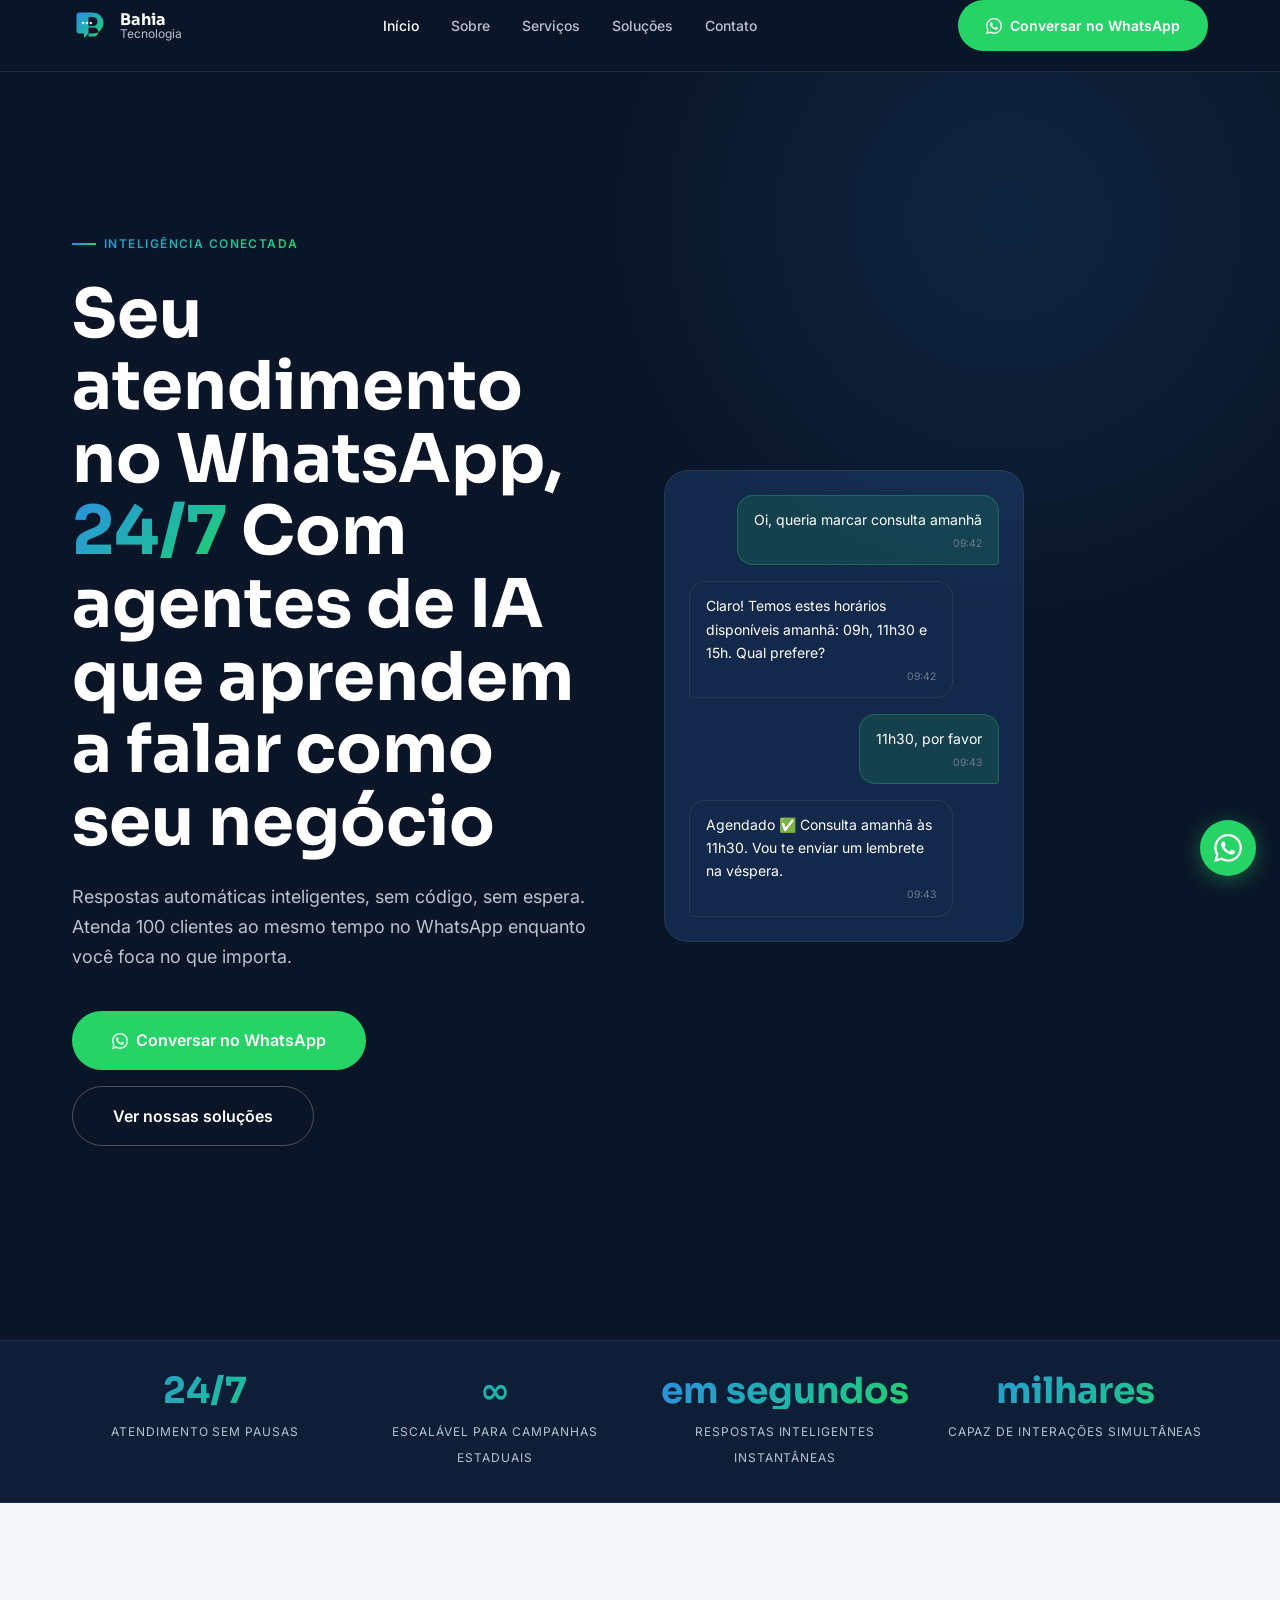
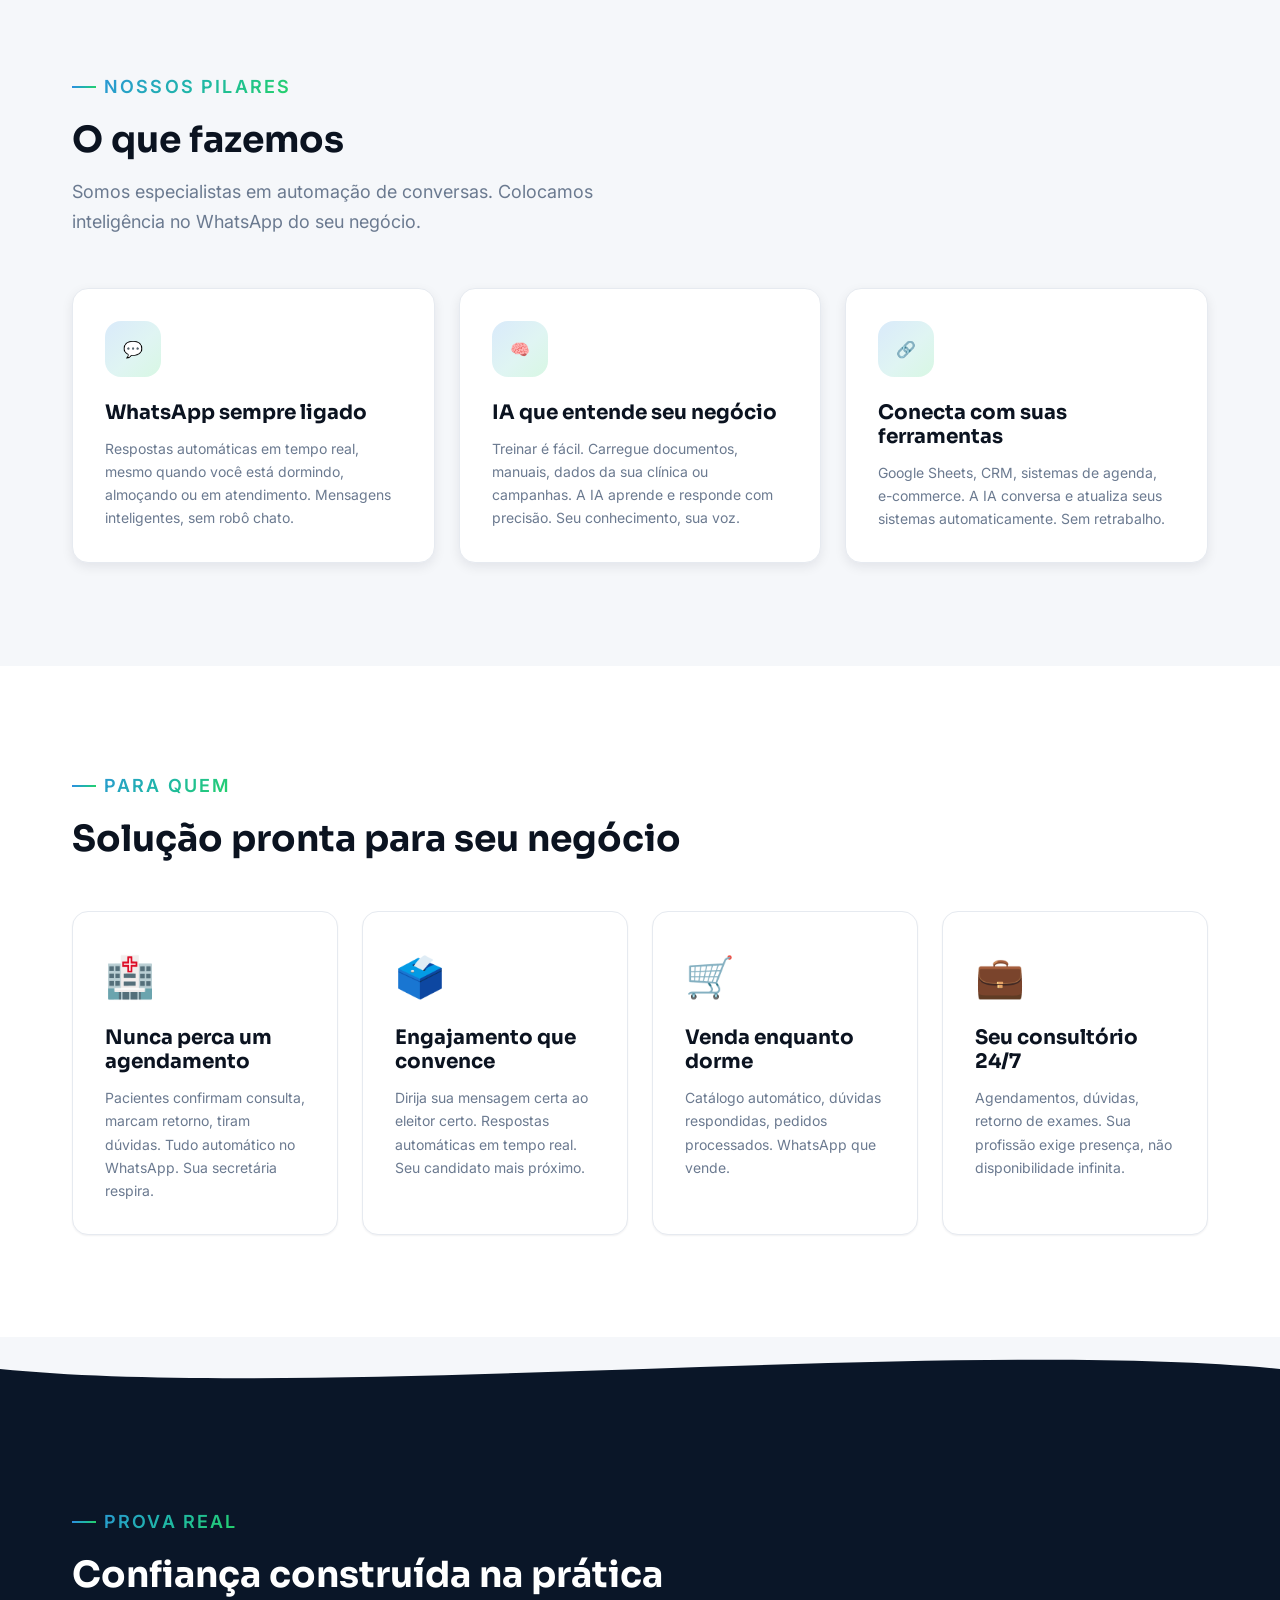
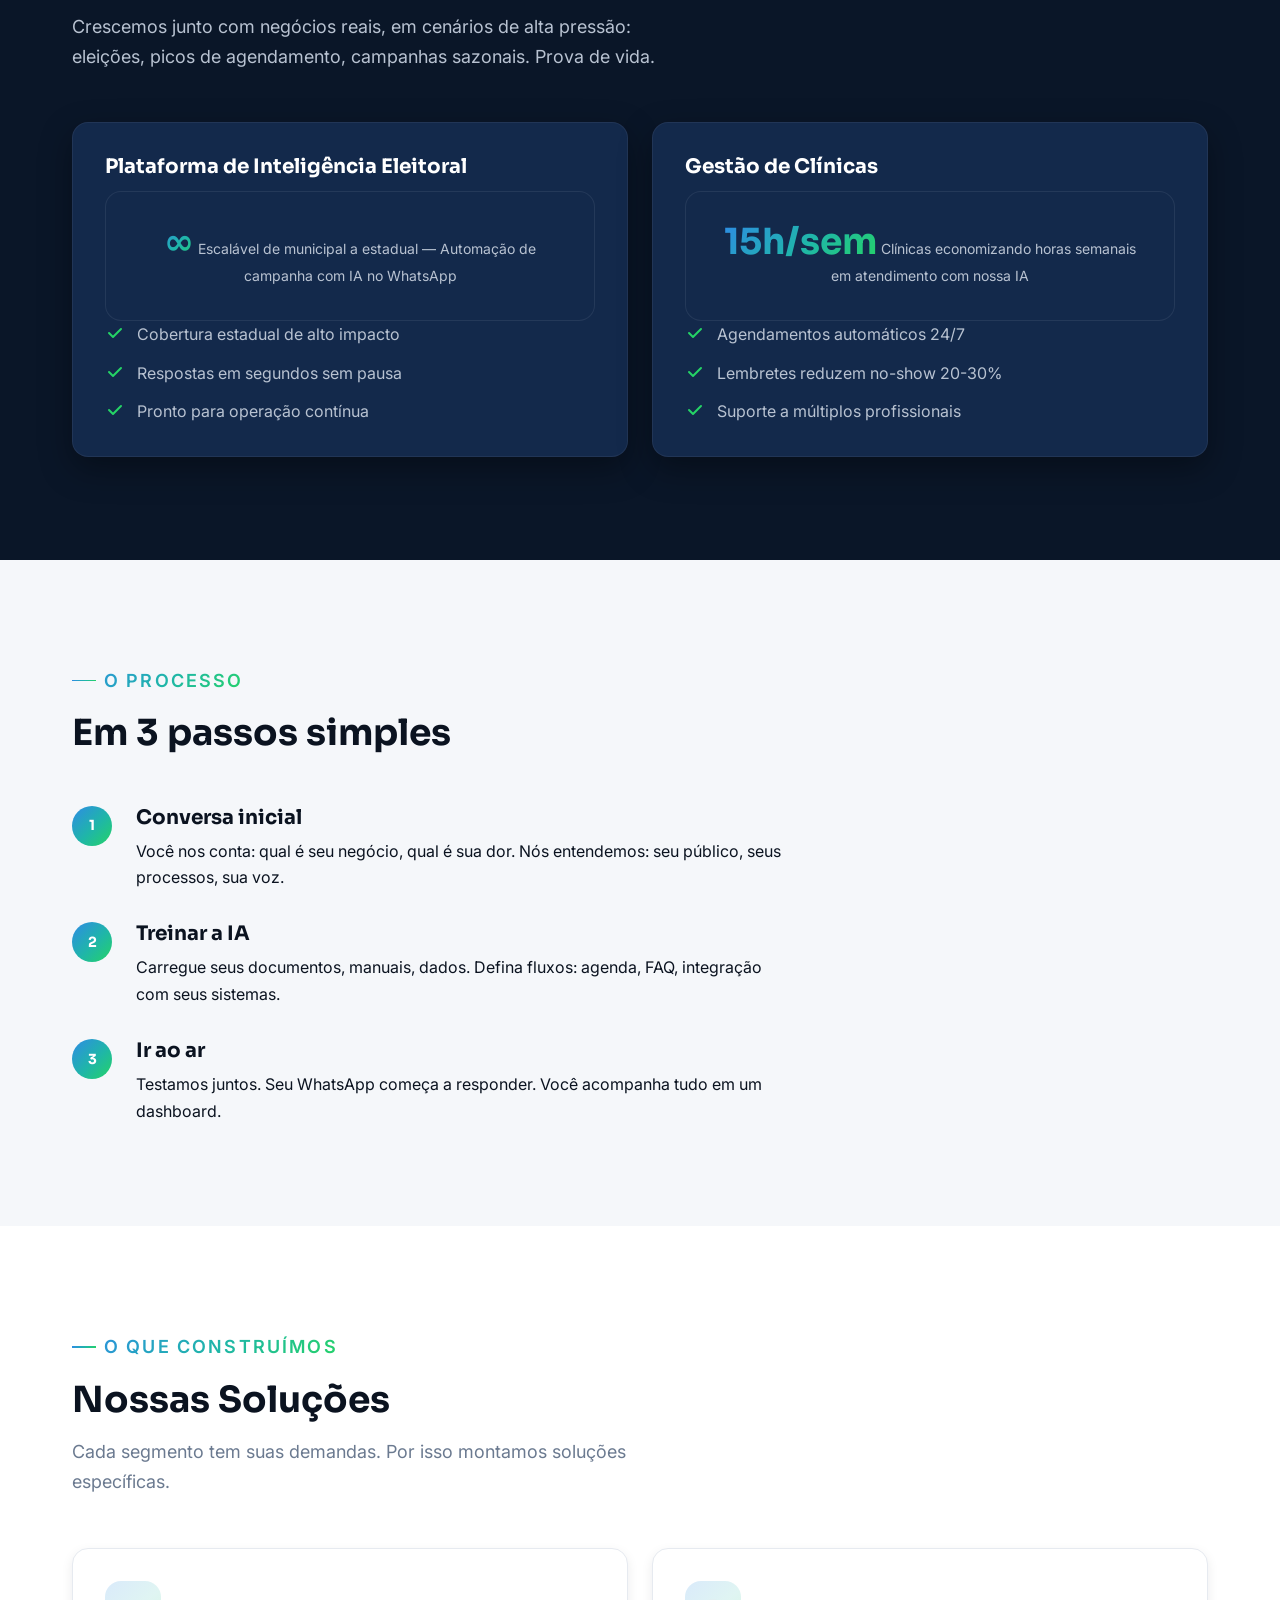
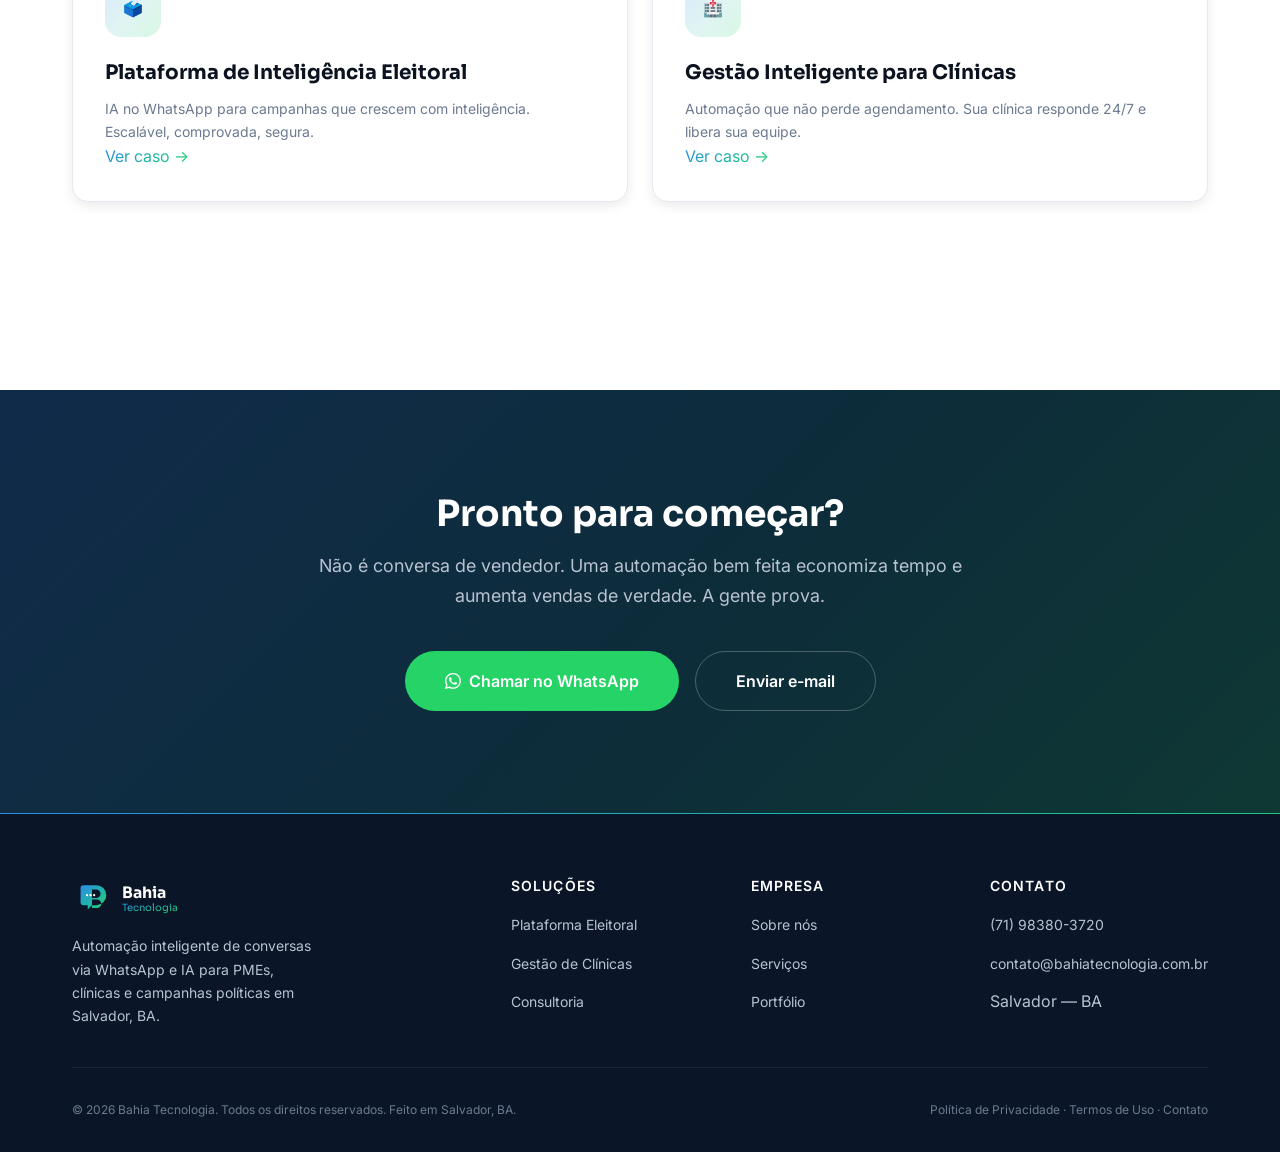
==== commit ed2b08a8: "content: renomear para Plataforma de Inteligência Eleitoral e remover dados reais de campanha - Reno" ====
--- a/index.html
+++ b/index.html
@@ -18,10 +18,10 @@
   <meta name="twitter:description" content="Deixe a IA responder no WhatsApp enquanto você cresce. Com a Bahia Tecnologia, seu atendimento nunca dorme.">
   <meta name="twitter:image" content="https://bahiatecnologia.com.br/assets/img/og-cover.svg">
   <meta name="theme-color" content="#0b1320">
-  <link rel="icon" type="image/svg+xml" href="/assets/favicon.svg">
+  <link rel="icon" type="image/svg+xml" href="assets/favicon.svg">
   <link rel="preconnect" href="https://fonts.googleapis.com">
   <link rel="preconnect" href="https://fonts.gstatic.com" crossorigin>
-  <link rel="stylesheet" href="/assets/css/styles.css">
+  <link rel="stylesheet" href="assets/css/styles.css">
   <script type="application/ld+json">
 {
   "@context": "https://schema.org",
@@ -33,7 +33,7 @@
       "logo": "https://bahiatecnologia.com.br/assets/favicon.svg",
       "contactPoint": {
         "@type": "ContactPoint",
-        "telephone": "+55-71-99999-9999",
+        "telephone": "+55-71-98380-3720",
         "contactType": "customer service",
         "availableLanguage": "Portuguese"
       },
@@ -44,7 +44,7 @@
       "@type": "LocalBusiness",
       "name": "Bahia Tecnologia",
       "url": "https://bahiatecnologia.com.br",
-      "telephone": "+55-71-99999-9999",
+      "telephone": "+55-71-98380-3720",
       "email": "contato@bahiatecnologia.com.br",
       "address": {
         "@type": "PostalAddress",
@@ -62,7 +62,7 @@
 <header class="navbar" role="banner">
   <div class="container">
     <div class="navbar__inner">
-      <a href="/" class="navbar__logo" aria-label="Bahia Tecnologia — ir para a página inicial">
+      <a href="index.html" class="navbar__logo" aria-label="Bahia Tecnologia — ir para a página inicial">
         <svg xmlns="http://www.w3.org/2000/svg" viewBox="0 0 48 48" width="36" height="36" aria-hidden="true" focusable="false">
   <defs><linearGradient id="nav-brand" x1="0" y1="0" x2="1" y2="1"><stop offset="0%" stop-color="#2E8BE6"/><stop offset="55%" stop-color="#1FB6A8"/><stop offset="100%" stop-color="#25D366"/></linearGradient></defs>
   <path fill="url(#nav-brand)" d="M10 6 h18 a14 14 0 0 1 0 28 h-6 l-6 6 v-6 h-6 a4 4 0 0 1 -4 -4 V10 a4 4 0 0 1 4 -4 z M22 12 h6 a6 6 0 0 1 0 12 h-6 z M22 26 h7 a6 6 0 0 1 0 12 h-7 z" fill-rule="evenodd"/>
@@ -71,14 +71,14 @@
         <div class="navbar__logo-text"><strong>Bahia</strong><span>Tecnologia</span></div>
       </a>
       <nav class="navbar__nav" role="navigation" aria-label="Navegação principal">
-        <a href="/" aria-current="page">Início</a>
-        <a href="/sobre">Sobre</a>
-        <a href="/servicos">Serviços</a>
-        <a href="/portifolio">Soluções</a>
-        <a href="/contato">Contato</a>
+        <a href="index.html" aria-current="page">Início</a>
+        <a href="sobre/index.html">Sobre</a>
+        <a href="servicos/index.html">Serviços</a>
+        <a href="portifolio/index.html">Soluções</a>
+        <a href="contato/index.html">Contato</a>
       </nav>
       <div class="navbar__actions">
-        <a href="https://wa.me/5571999999999?text=Ol%C3%A1!%20Tenho%20interesse%20nas%20solu%C3%A7%C3%B5es%20da%20Bahia%20Tecnologia." class="btn btn-primary navbar__cta" target="_blank" rel="noopener noreferrer" aria-label="Conversar no WhatsApp (abre em nova aba)">
+        <a href="https://wa.me/5571983803720?text=Ol%C3%A1!%20Tenho%20interesse%20nas%20solu%C3%A7%C3%B5es%20da%20Bahia%20Tecnologia." class="btn btn-primary navbar__cta" target="_blank" rel="noopener noreferrer" aria-label="Conversar no WhatsApp (abre em nova aba)">
           <svg viewBox="0 0 24 24" width="16" height="16" aria-hidden="true" focusable="false" style="fill:currentColor;flex-shrink:0"><path d="M17.472 14.382c-.297-.149-1.758-.867-2.03-.967-.273-.099-.471-.148-.67.15-.197.297-.767.966-.94 1.164-.173.199-.347.223-.644.075-.297-.15-1.255-.463-2.39-1.475-.883-.788-1.48-1.761-1.653-2.059-.173-.297-.018-.458.13-.606.134-.133.298-.347.446-.52.149-.174.198-.298.298-.497.099-.198.05-.371-.025-.52-.075-.149-.669-1.612-.916-2.207-.242-.579-.487-.5-.669-.51-.173-.008-.371-.01-.57-.01-.198 0-.52.074-.792.372-.272.297-1.04 1.016-1.04 2.479 0 1.462 1.065 2.875 1.213 3.074.149.198 2.096 3.2 5.077 4.487.709.306 1.262.489 1.694.625.712.227 1.36.195 1.871.118.571-.085 1.758-.719 2.006-1.413.248-.694.248-1.289.173-1.413-.074-.124-.272-.198-.57-.347m-5.421 7.403h-.004a9.87 9.87 0 01-5.031-1.378l-.361-.214-3.741.982.998-3.648-.235-.374a9.86 9.86 0 01-1.51-5.26c.001-5.45 4.436-9.884 9.888-9.884 2.64 0 5.122 1.03 6.988 2.898a9.825 9.825 0 012.893 6.994c-.003 5.45-4.437 9.884-9.885 9.884m8.413-18.297A11.815 11.815 0 0012.05 0C5.495 0 .16 5.335.157 11.892c0 2.096.547 4.142 1.588 5.945L.057 24l6.305-1.654a11.882 11.882 0 005.683 1.448h.005c6.554 0 11.89-5.335 11.893-11.893a11.821 11.821 0 00-3.48-8.413z"/></svg> Conversar no WhatsApp
         </a>
         <button class="navbar__burger" aria-expanded="false" aria-controls="mobile-menu" aria-label="Abrir menu de navegação">
@@ -88,12 +88,12 @@
     </div>
   </div>
   <nav id="mobile-menu" class="navbar__mobile" role="navigation" aria-label="Navegação móvel">
-    <a href="/" aria-current="page">Início</a>
-    <a href="/sobre">Sobre</a>
-    <a href="/servicos">Serviços</a>
-    <a href="/portifolio">Soluções</a>
-    <a href="/contato">Contato</a>
-    <a href="https://wa.me/5571999999999?text=Ol%C3%A1!%20Tenho%20interesse%20nas%20solu%C3%A7%C3%B5es%20da%20Bahia%20Tecnologia." class="btn btn-primary" target="_blank" rel="noopener noreferrer">Conversar no WhatsApp</a>
+    <a href="index.html" aria-current="page">Início</a>
+    <a href="sobre/index.html">Sobre</a>
+    <a href="servicos/index.html">Serviços</a>
+    <a href="portifolio/index.html">Soluções</a>
+    <a href="contato/index.html">Contato</a>
+    <a href="https://wa.me/5571983803720?text=Ol%C3%A1!%20Tenho%20interesse%20nas%20solu%C3%A7%C3%B5es%20da%20Bahia%20Tecnologia." class="btn btn-primary" target="_blank" rel="noopener noreferrer">Conversar no WhatsApp</a>
   </nav>
 </header>
 <main id="main">
@@ -105,8 +105,8 @@
         <h1 id="hero-title" class="hero__title">Seu atendimento no WhatsApp, <span class="gradient-text">24/7</span> Com agentes de IA que aprendem a falar como seu negócio</h1>
         <p class="hero__lead">Respostas automáticas inteligentes, sem código, sem espera. Atenda 100 clientes ao mesmo tempo no WhatsApp enquanto você foca no que importa.</p>
         <div class="hero__actions">
-          <a href="https://wa.me/5571999999999?text=Ol%C3%A1!%20Tenho%20interesse%20nas%20solu%C3%A7%C3%B5es%20da%20Bahia%20Tecnologia." class="btn btn-primary btn-lg" target="_blank" rel="noopener noreferrer"><svg viewBox="0 0 24 24" width="16" height="16" aria-hidden="true" focusable="false" style="fill:currentColor;flex-shrink:0"><path d="M17.472 14.382c-.297-.149-1.758-.867-2.03-.967-.273-.099-.471-.148-.67.15-.197.297-.767.966-.94 1.164-.173.199-.347.223-.644.075-.297-.15-1.255-.463-2.39-1.475-.883-.788-1.48-1.761-1.653-2.059-.173-.297-.018-.458.13-.606.134-.133.298-.347.446-.52.149-.174.198-.298.298-.497.099-.198.05-.371-.025-.52-.075-.149-.669-1.612-.916-2.207-.242-.579-.487-.5-.669-.51-.173-.008-.371-.01-.57-.01-.198 0-.52.074-.792.372-.272.297-1.04 1.016-1.04 2.479 0 1.462 1.065 2.875 1.213 3.074.149.198 2.096 3.2 5.077 4.487.709.306 1.262.489 1.694.625.712.227 1.36.195 1.871.118.571-.085 1.758-.719 2.006-1.413.248-.694.248-1.289.173-1.413-.074-.124-.272-.198-.57-.347m-5.421 7.403h-.004a9.87 9.87 0 01-5.031-1.378l-.361-.214-3.741.982.998-3.648-.235-.374a9.86 9.86 0 01-1.51-5.26c.001-5.45 4.436-9.884 9.888-9.884 2.64 0 5.122 1.03 6.988 2.898a9.825 9.825 0 012.893 6.994c-.003 5.45-4.437 9.884-9.885 9.884m8.413-18.297A11.815 11.815 0 0012.05 0C5.495 0 .16 5.335.157 11.892c0 2.096.547 4.142 1.588 5.945L.057 24l6.305-1.654a11.882 11.882 0 005.683 1.448h.005c6.554 0 11.89-5.335 11.893-11.893a11.821 11.821 0 00-3.48-8.413z"/></svg> Conversar no WhatsApp</a>
-          <a href="/servicos" class="btn btn-secondary btn-lg">Ver nossas soluções</a>
+          <a href="https://wa.me/5571983803720?text=Ol%C3%A1!%20Tenho%20interesse%20nas%20solu%C3%A7%C3%B5es%20da%20Bahia%20Tecnologia." class="btn btn-primary btn-lg" target="_blank" rel="noopener noreferrer"><svg viewBox="0 0 24 24" width="16" height="16" aria-hidden="true" focusable="false" style="fill:currentColor;flex-shrink:0"><path d="M17.472 14.382c-.297-.149-1.758-.867-2.03-.967-.273-.099-.471-.148-.67.15-.197.297-.767.966-.94 1.164-.173.199-.347.223-.644.075-.297-.15-1.255-.463-2.39-1.475-.883-.788-1.48-1.761-1.653-2.059-.173-.297-.018-.458.13-.606.134-.133.298-.347.446-.52.149-.174.198-.298.298-.497.099-.198.05-.371-.025-.52-.075-.149-.669-1.612-.916-2.207-.242-.579-.487-.5-.669-.51-.173-.008-.371-.01-.57-.01-.198 0-.52.074-.792.372-.272.297-1.04 1.016-1.04 2.479 0 1.462 1.065 2.875 1.213 3.074.149.198 2.096 3.2 5.077 4.487.709.306 1.262.489 1.694.625.712.227 1.36.195 1.871.118.571-.085 1.758-.719 2.006-1.413.248-.694.248-1.289.173-1.413-.074-.124-.272-.198-.57-.347m-5.421 7.403h-.004a9.87 9.87 0 01-5.031-1.378l-.361-.214-3.741.982.998-3.648-.235-.374a9.86 9.86 0 01-1.51-5.26c.001-5.45 4.436-9.884 9.888-9.884 2.64 0 5.122 1.03 6.988 2.898a9.825 9.825 0 012.893 6.994c-.003 5.45-4.437 9.884-9.885 9.884m8.413-18.297A11.815 11.815 0 0012.05 0C5.495 0 .16 5.335.157 11.892c0 2.096.547 4.142 1.588 5.945L.057 24l6.305-1.654a11.882 11.882 0 005.683 1.448h.005c6.554 0 11.89-5.335 11.893-11.893a11.821 11.821 0 00-3.48-8.413z"/></svg> Conversar no WhatsApp</a>
+          <a href="servicos/index.html" class="btn btn-secondary btn-lg">Ver nossas soluções</a>
         </div>
       </div>
       <div class="chat-mockup" aria-hidden="true">
@@ -119,13 +119,13 @@
   </div>
 </section>
 
-<section class="stats-strip" aria-label="Números da Bahia Tecnologia">
+<section class="stats-strip" aria-label="Capacidades da Bahia Tecnologia">
   <div class="container">
     <div class="stats-strip__grid">
-      <div class="stats-strip__item"><strong>143.763</strong><span>Votos alcançados — campanha real</span></div>
-      <div class="stats-strip__item"><strong>417</strong><span>Municípios de cobertura</span></div>
-      <div class="stats-strip__item"><strong>38,8%</strong><span>Crescimento em engajamento</span></div>
       <div class="stats-strip__item"><strong>24/7</strong><span>Atendimento sem pausas</span></div>
+      <div class="stats-strip__item"><strong>∞</strong><span>Escalável para campanhas estaduais</span></div>
+      <div class="stats-strip__item"><strong>em segundos</strong><span>Respostas inteligentes instantâneas</span></div>
+      <div class="stats-strip__item"><strong>milhares</strong><span>Capaz de interações simultâneas</span></div>
     </div>
   </div>
 </section>
@@ -205,15 +205,15 @@
     </div>
     <div class="grid-2">
       <article class="card card--dark">
-        <h3>Plataforma Eleitoral</h3>
+        <h3>Plataforma de Inteligência Eleitoral</h3>
         <div class="metric">
-          <span class="metric__value">143.763</span>
-          <span class="metric__label">Votos alcançados — Deputado Federal usando nossa plataforma de IA no WhatsApp</span>
+          <span class="metric__value">∞</span>
+          <span class="metric__label">Escalável de municipal a estadual — Automação de campanha com IA no WhatsApp</span>
         </div>
         <ul class="feature-list">
-          <li>417 municípios de cobertura</li>
-          <li>88.092 votos só em Salvador</li>
-          <li>Em produção desde março de 2026</li>
+          <li>Cobertura estadual de alto impacto</li>
+          <li>Respostas em segundos sem pausa</li>
+          <li>Pronto para operação contínua</li>
         </ul>
       </article>
       <article class="card card--dark">
@@ -272,20 +272,20 @@
       <p>Cada segmento tem suas demandas. Por isso montamos soluções específicas.</p>
     </div>
     <div class="grid-2">
-      <a href="/portifolio/plataforma-eleitoral" class="card card--light card-product">
+      <a href="portifolio/plataforma-eleitoral/index.html" class="card card--light card-product">
         <div class="card__icon" aria-hidden="true">🗳️</div>
-        <h3>Plataforma Eleitoral</h3>
-        <p>IA no WhatsApp para campanhas que crescem com inteligência. Já comprovada em produção.</p>
+        <h3>Plataforma de Inteligência Eleitoral</h3>
+        <p>IA no WhatsApp para campanhas que crescem com inteligência. Escalável, comprovada, segura.</p>
         <span class="inline-flex text-gradient mt-auto">Ver caso →</span>
       </a>
-      <a href="/portifolio/gestao-clinicas" class="card card--light card-product">
+      <a href="portifolio/gestao-clinicas/index.html" class="card card--light card-product">
         <div class="card__icon" aria-hidden="true">🏥</div>
         <h3>Gestão Inteligente para Clínicas</h3>
         <p>Automação que não perde agendamento. Sua clínica responde 24/7 e libera sua equipe.</p>
         <span class="inline-flex text-gradient mt-auto">Ver caso →</span>
       </a>
     </div>
-    <p style="margin-top: var(--space-8); text-align: center;"><a href="/portifolio" class="btn btn-secondary">Ver todas as soluções</a></p>
+    <p style="margin-top: var(--space-8); text-align: center;"><a href="portifolio/index.html" class="btn btn-secondary">Ver todas as soluções</a></p>
   </div>
 </section>
 
@@ -294,7 +294,7 @@
     <h2 id="cta-final-title">Pronto para começar?</h2>
     <p>Não é conversa de vendedor. Uma automação bem feita economiza tempo e aumenta vendas de verdade. A gente prova.</p>
     <div class="cta-section__actions">
-      <a href="https://wa.me/5571999999999?text=Ol%C3%A1!%20Tenho%20interesse%20nas%20solu%C3%A7%C3%B5es%20da%20Bahia%20Tecnologia." class="btn btn-primary btn-lg" target="_blank" rel="noopener noreferrer"><svg viewBox="0 0 24 24" width="16" height="16" aria-hidden="true" focusable="false" style="fill:currentColor;flex-shrink:0"><path d="M17.472 14.382c-.297-.149-1.758-.867-2.03-.967-.273-.099-.471-.148-.67.15-.197.297-.767.966-.94 1.164-.173.199-.347.223-.644.075-.297-.15-1.255-.463-2.39-1.475-.883-.788-1.48-1.761-1.653-2.059-.173-.297-.018-.458.13-.606.134-.133.298-.347.446-.52.149-.174.198-.298.298-.497.099-.198.05-.371-.025-.52-.075-.149-.669-1.612-.916-2.207-.242-.579-.487-.5-.669-.51-.173-.008-.371-.01-.57-.01-.198 0-.52.074-.792.372-.272.297-1.04 1.016-1.04 2.479 0 1.462 1.065 2.875 1.213 3.074.149.198 2.096 3.2 5.077 4.487.709.306 1.262.489 1.694.625.712.227 1.36.195 1.871.118.571-.085 1.758-.719 2.006-1.413.248-.694.248-1.289.173-1.413-.074-.124-.272-.198-.57-.347m-5.421 7.403h-.004a9.87 9.87 0 01-5.031-1.378l-.361-.214-3.741.982.998-3.648-.235-.374a9.86 9.86 0 01-1.51-5.26c.001-5.45 4.436-9.884 9.888-9.884 2.64 0 5.122 1.03 6.988 2.898a9.825 9.825 0 012.893 6.994c-.003 5.45-4.437 9.884-9.885 9.884m8.413-18.297A11.815 11.815 0 0012.05 0C5.495 0 .16 5.335.157 11.892c0 2.096.547 4.142 1.588 5.945L.057 24l6.305-1.654a11.882 11.882 0 005.683 1.448h.005c6.554 0 11.89-5.335 11.893-11.893a11.821 11.821 0 00-3.48-8.413z"/></svg> Chamar no WhatsApp</a>
+      <a href="https://wa.me/5571983803720?text=Ol%C3%A1!%20Tenho%20interesse%20nas%20solu%C3%A7%C3%B5es%20da%20Bahia%20Tecnologia." class="btn btn-primary btn-lg" target="_blank" rel="noopener noreferrer"><svg viewBox="0 0 24 24" width="16" height="16" aria-hidden="true" focusable="false" style="fill:currentColor;flex-shrink:0"><path d="M17.472 14.382c-.297-.149-1.758-.867-2.03-.967-.273-.099-.471-.148-.67.15-.197.297-.767.966-.94 1.164-.173.199-.347.223-.644.075-.297-.15-1.255-.463-2.39-1.475-.883-.788-1.48-1.761-1.653-2.059-.173-.297-.018-.458.13-.606.134-.133.298-.347.446-.52.149-.174.198-.298.298-.497.099-.198.05-.371-.025-.52-.075-.149-.669-1.612-.916-2.207-.242-.579-.487-.5-.669-.51-.173-.008-.371-.01-.57-.01-.198 0-.52.074-.792.372-.272.297-1.04 1.016-1.04 2.479 0 1.462 1.065 2.875 1.213 3.074.149.198 2.096 3.2 5.077 4.487.709.306 1.262.489 1.694.625.712.227 1.36.195 1.871.118.571-.085 1.758-.719 2.006-1.413.248-.694.248-1.289.173-1.413-.074-.124-.272-.198-.57-.347m-5.421 7.403h-.004a9.87 9.87 0 01-5.031-1.378l-.361-.214-3.741.982.998-3.648-.235-.374a9.86 9.86 0 01-1.51-5.26c.001-5.45 4.436-9.884 9.888-9.884 2.64 0 5.122 1.03 6.988 2.898a9.825 9.825 0 012.893 6.994c-.003 5.45-4.437 9.884-9.885 9.884m8.413-18.297A11.815 11.815 0 0012.05 0C5.495 0 .16 5.335.157 11.892c0 2.096.547 4.142 1.588 5.945L.057 24l6.305-1.654a11.882 11.882 0 005.683 1.448h.005c6.554 0 11.89-5.335 11.893-11.893a11.821 11.821 0 00-3.48-8.413z"/></svg> Chamar no WhatsApp</a>
       <a href="mailto:contato@bahiatecnologia.com.br" class="btn btn-secondary btn-lg">Enviar e-mail</a>
     </div>
   </div>
@@ -304,7 +304,7 @@
   <div class="container">
     <div class="footer__grid">
       <div class="footer__brand">
-        <a href="/" aria-label="Bahia Tecnologia — página inicial">
+        <a href="index.html" aria-label="Bahia Tecnologia — página inicial">
           <svg xmlns="http://www.w3.org/2000/svg" viewBox="0 0 220 56" width="160" height="40" role="img" aria-label="Bahia Tecnologia">
   <defs><linearGradient id="ft-brand" x1="0" y1="0" x2="1" y2="1"><stop offset="0%" stop-color="#2E8BE6"/><stop offset="55%" stop-color="#1FB6A8"/><stop offset="100%" stop-color="#25D366"/></linearGradient></defs>
   <g transform="translate(4,4)">
@@ -322,23 +322,23 @@
       <div class="footer__col">
         <h3>Soluções</h3>
         <ul>
-          <li><a href="/portifolio/plataforma-eleitoral">Plataforma Eleitoral</a></li>
-          <li><a href="/portifolio/gestao-clinicas">Gestão de Clínicas</a></li>
-          <li><a href="/servicos">Consultoria</a></li>
+          <li><a href="portifolio/plataforma-eleitoral/index.html">Plataforma Eleitoral</a></li>
+          <li><a href="portifolio/gestao-clinicas/index.html">Gestão de Clínicas</a></li>
+          <li><a href="servicos/index.html">Consultoria</a></li>
         </ul>
       </div>
       <div class="footer__col">
         <h3>Empresa</h3>
         <ul>
-          <li><a href="/sobre">Sobre nós</a></li>
-          <li><a href="/servicos">Serviços</a></li>
-          <li><a href="/portifolio">Portfólio</a></li>
+          <li><a href="sobre/index.html">Sobre nós</a></li>
+          <li><a href="servicos/index.html">Serviços</a></li>
+          <li><a href="portifolio/index.html">Portfólio</a></li>
         </ul>
       </div>
       <div class="footer__col">
         <h3>Contato</h3>
         <ul>
-          <li><a href="https://wa.me/5571999999999" target="_blank" rel="noopener noreferrer">(71) 99999-9999</a></li>
+          <li><a href="https://wa.me/5571983803720" target="_blank" rel="noopener noreferrer">(71) 98380-3720</a></li>
           <li><a href="mailto:contato@bahiatecnologia.com.br">contato@bahiatecnologia.com.br</a></li>
           <li>Salvador — BA</li>
         </ul>
@@ -347,16 +347,16 @@
     <div class="footer__bottom">
       <p>© 2026 Bahia Tecnologia. Todos os direitos reservados. Feito em Salvador, BA.</p>
       <div>
-        <a href="/politica-privacidade">Política de Privacidade</a> ·
-        <a href="/termos">Termos de Uso</a> ·
-        <a href="/contato">Contato</a>
+        <a href="politica-privacidade/index.html">Política de Privacidade</a> ·
+        <a href="termos/index.html">Termos de Uso</a> ·
+        <a href="contato/index.html">Contato</a>
       </div>
     </div>
   </div>
 </footer>
-<a href="https://wa.me/5571999999999?text=Ol%C3%A1!%20Tenho%20interesse%20nas%20solu%C3%A7%C3%B5es%20da%20Bahia%20Tecnologia." class="fab-wa" target="_blank" rel="noopener noreferrer" aria-label="Conversar no WhatsApp (abre em nova aba)">
+<a href="https://wa.me/5571983803720?text=Ol%C3%A1!%20Tenho%20interesse%20nas%20solu%C3%A7%C3%B5es%20da%20Bahia%20Tecnologia." class="fab-wa" target="_blank" rel="noopener noreferrer" aria-label="Conversar no WhatsApp (abre em nova aba)">
   <svg viewBox="0 0 24 24" aria-hidden="true" focusable="false"><path d="M17.472 14.382c-.297-.149-1.758-.867-2.03-.967-.273-.099-.471-.148-.67.15-.197.297-.767.966-.94 1.164-.173.199-.347.223-.644.075-.297-.15-1.255-.463-2.39-1.475-.883-.788-1.48-1.761-1.653-2.059-.173-.297-.018-.458.13-.606.134-.133.298-.347.446-.52.149-.174.198-.298.298-.497.099-.198.05-.371-.025-.52-.075-.149-.669-1.612-.916-2.207-.242-.579-.487-.5-.669-.51-.173-.008-.371-.01-.57-.01-.198 0-.52.074-.792.372-.272.297-1.04 1.016-1.04 2.479 0 1.462 1.065 2.875 1.213 3.074.149.198 2.096 3.2 5.077 4.487.709.306 1.262.489 1.694.625.712.227 1.36.195 1.871.118.571-.085 1.758-.719 2.006-1.413.248-.694.248-1.289.173-1.413-.074-.124-.272-.198-.57-.347m-5.421 7.403h-.004a9.87 9.87 0 01-5.031-1.378l-.361-.214-3.741.982.998-3.648-.235-.374a9.86 9.86 0 01-1.51-5.26c.001-5.45 4.436-9.884 9.888-9.884 2.64 0 5.122 1.03 6.988 2.898a9.825 9.825 0 012.893 6.994c-.003 5.45-4.437 9.884-9.885 9.884m8.413-18.297A11.815 11.815 0 0012.05 0C5.495 0 .16 5.335.157 11.892c0 2.096.547 4.142 1.588 5.945L.057 24l6.305-1.654a11.882 11.882 0 005.683 1.448h.005c6.554 0 11.89-5.335 11.893-11.893a11.821 11.821 0 00-3.48-8.413z"/></svg>
 </a>
-<script src="/assets/js/main.js" defer></script>
+<script src="assets/js/main.js" defer></script>
 </body>
 </html>
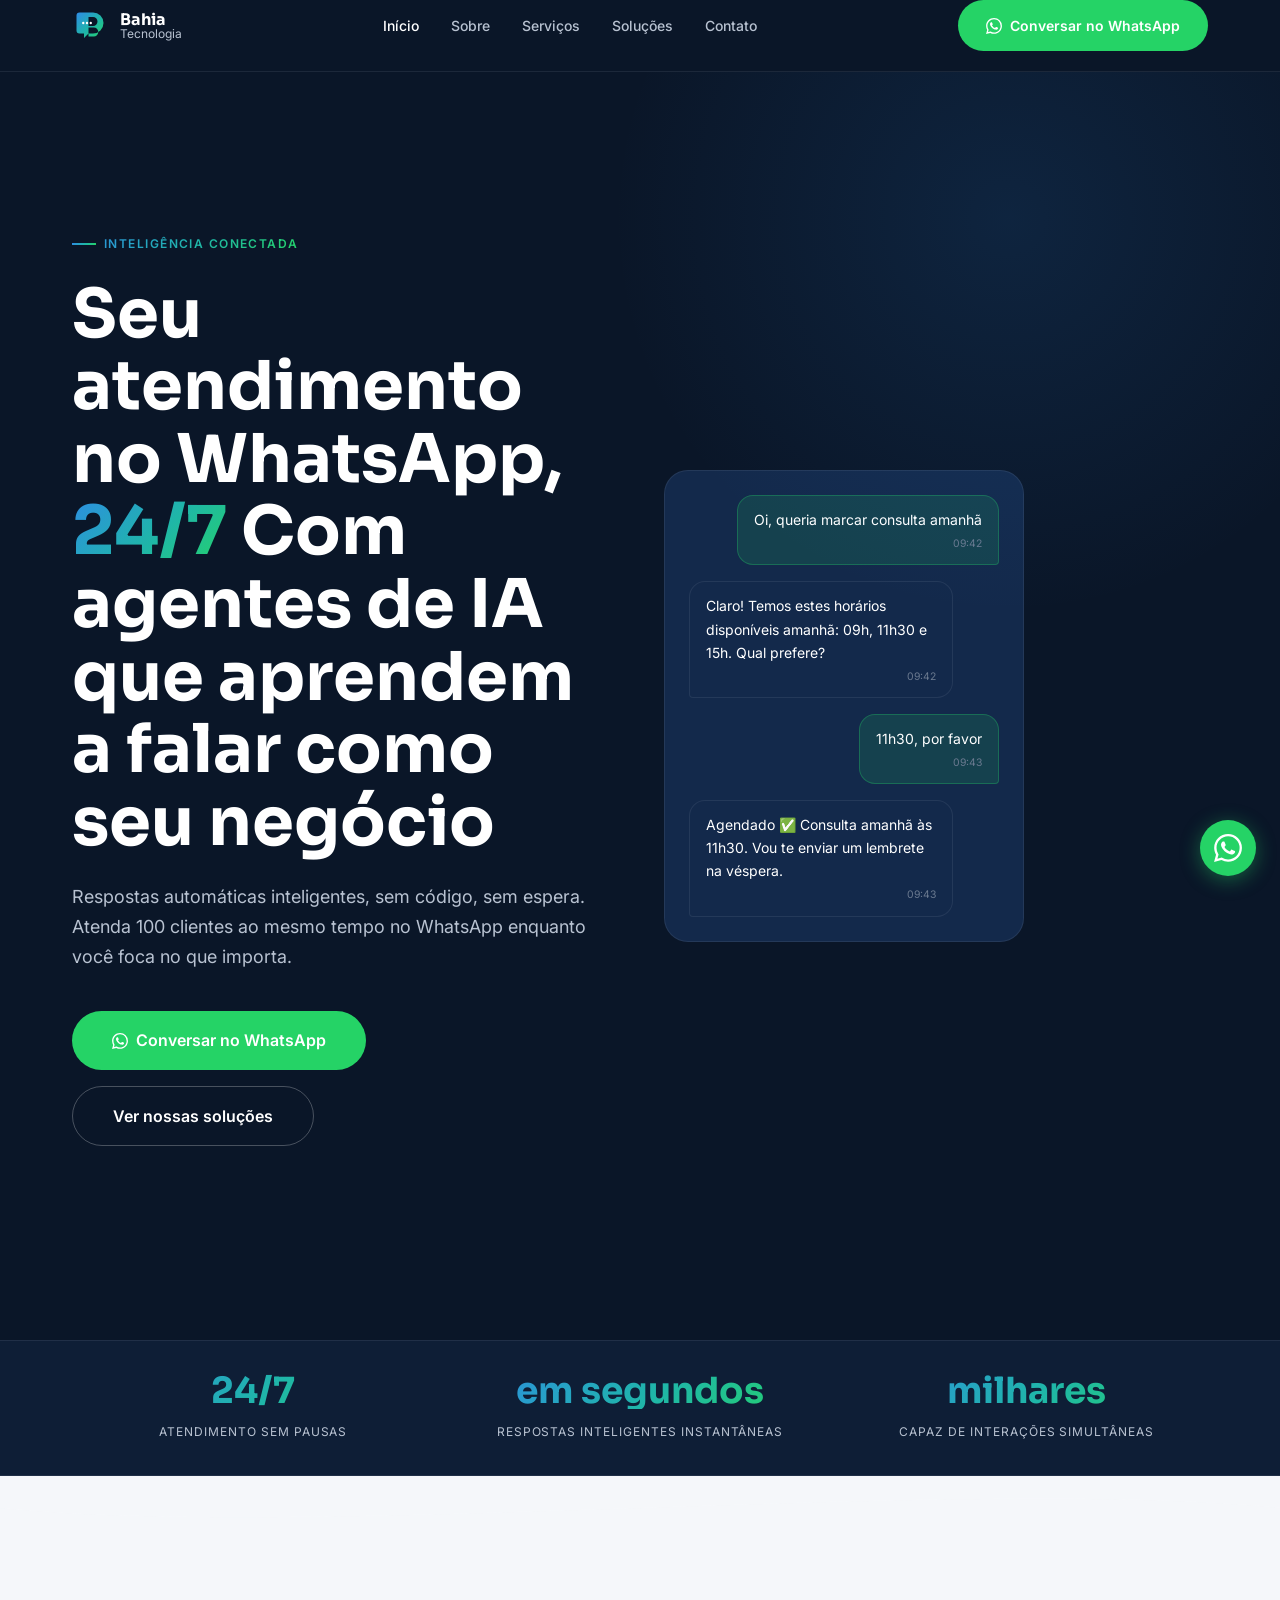
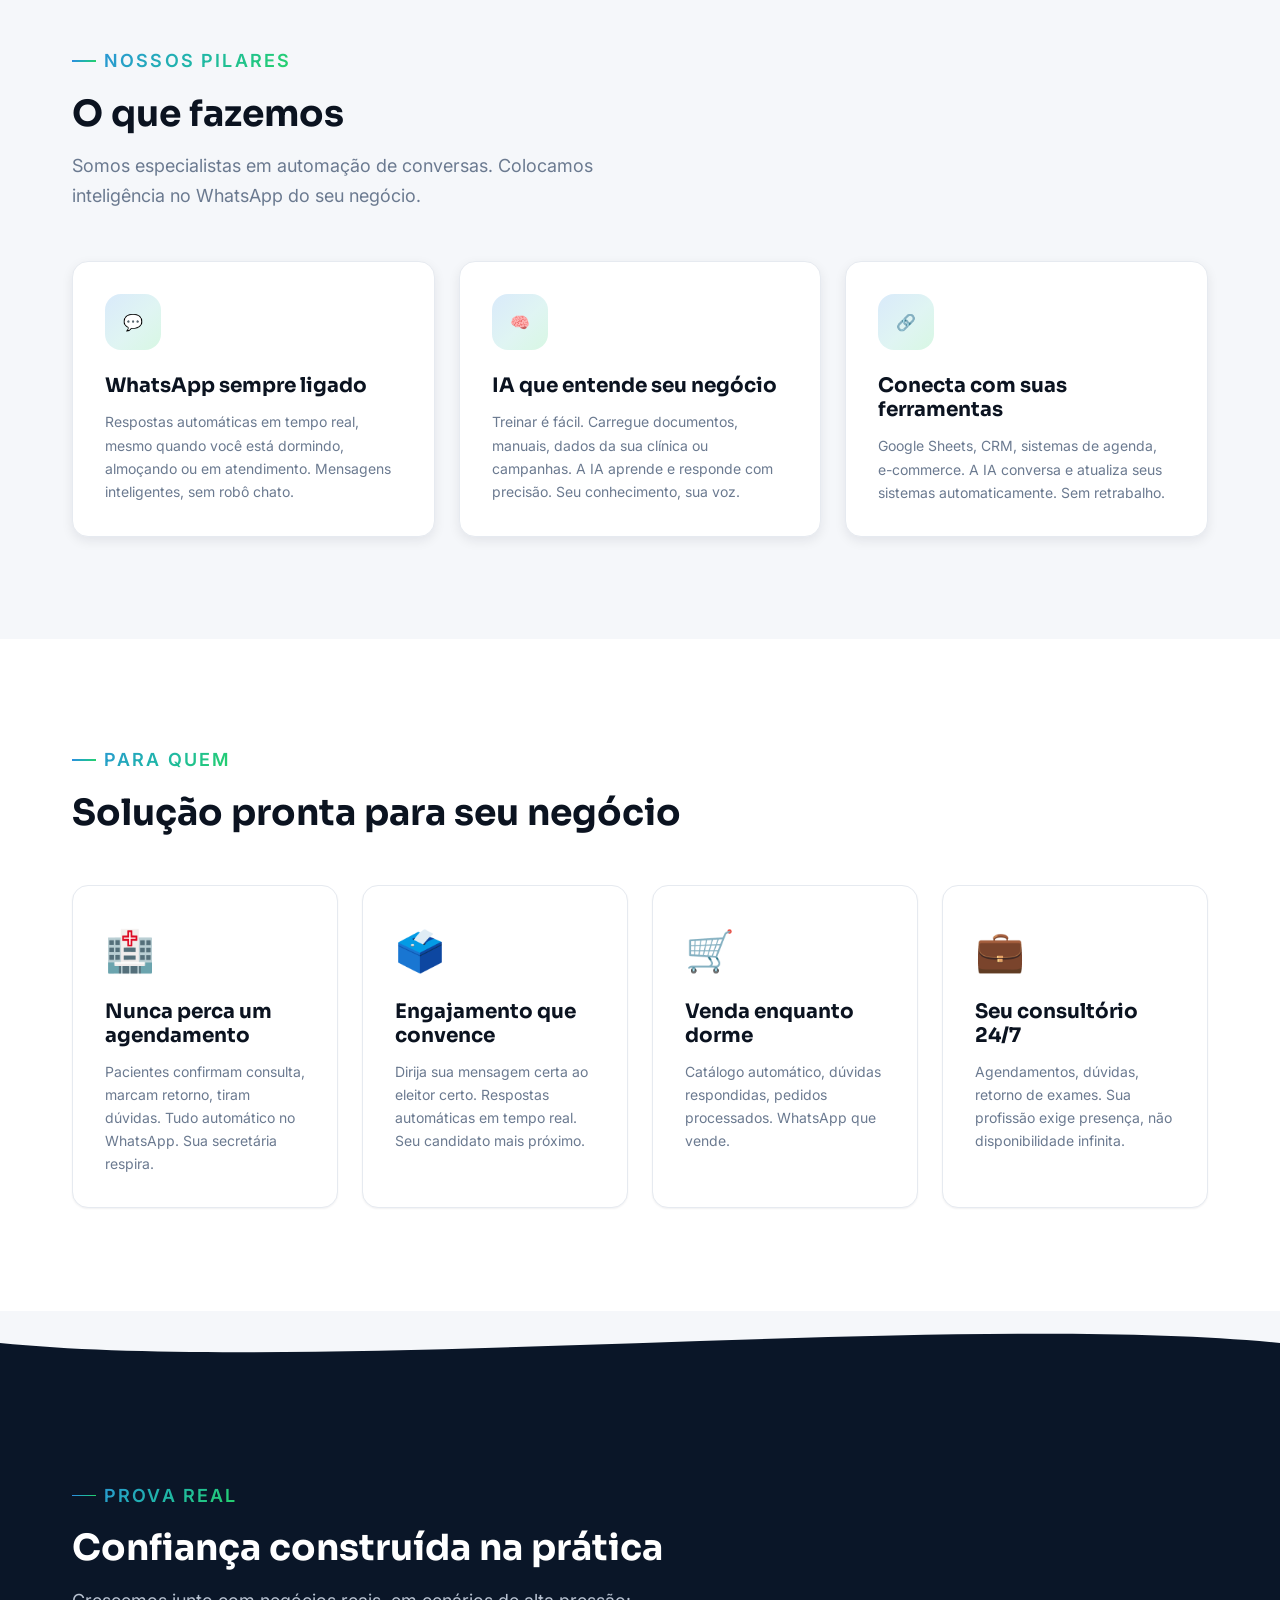
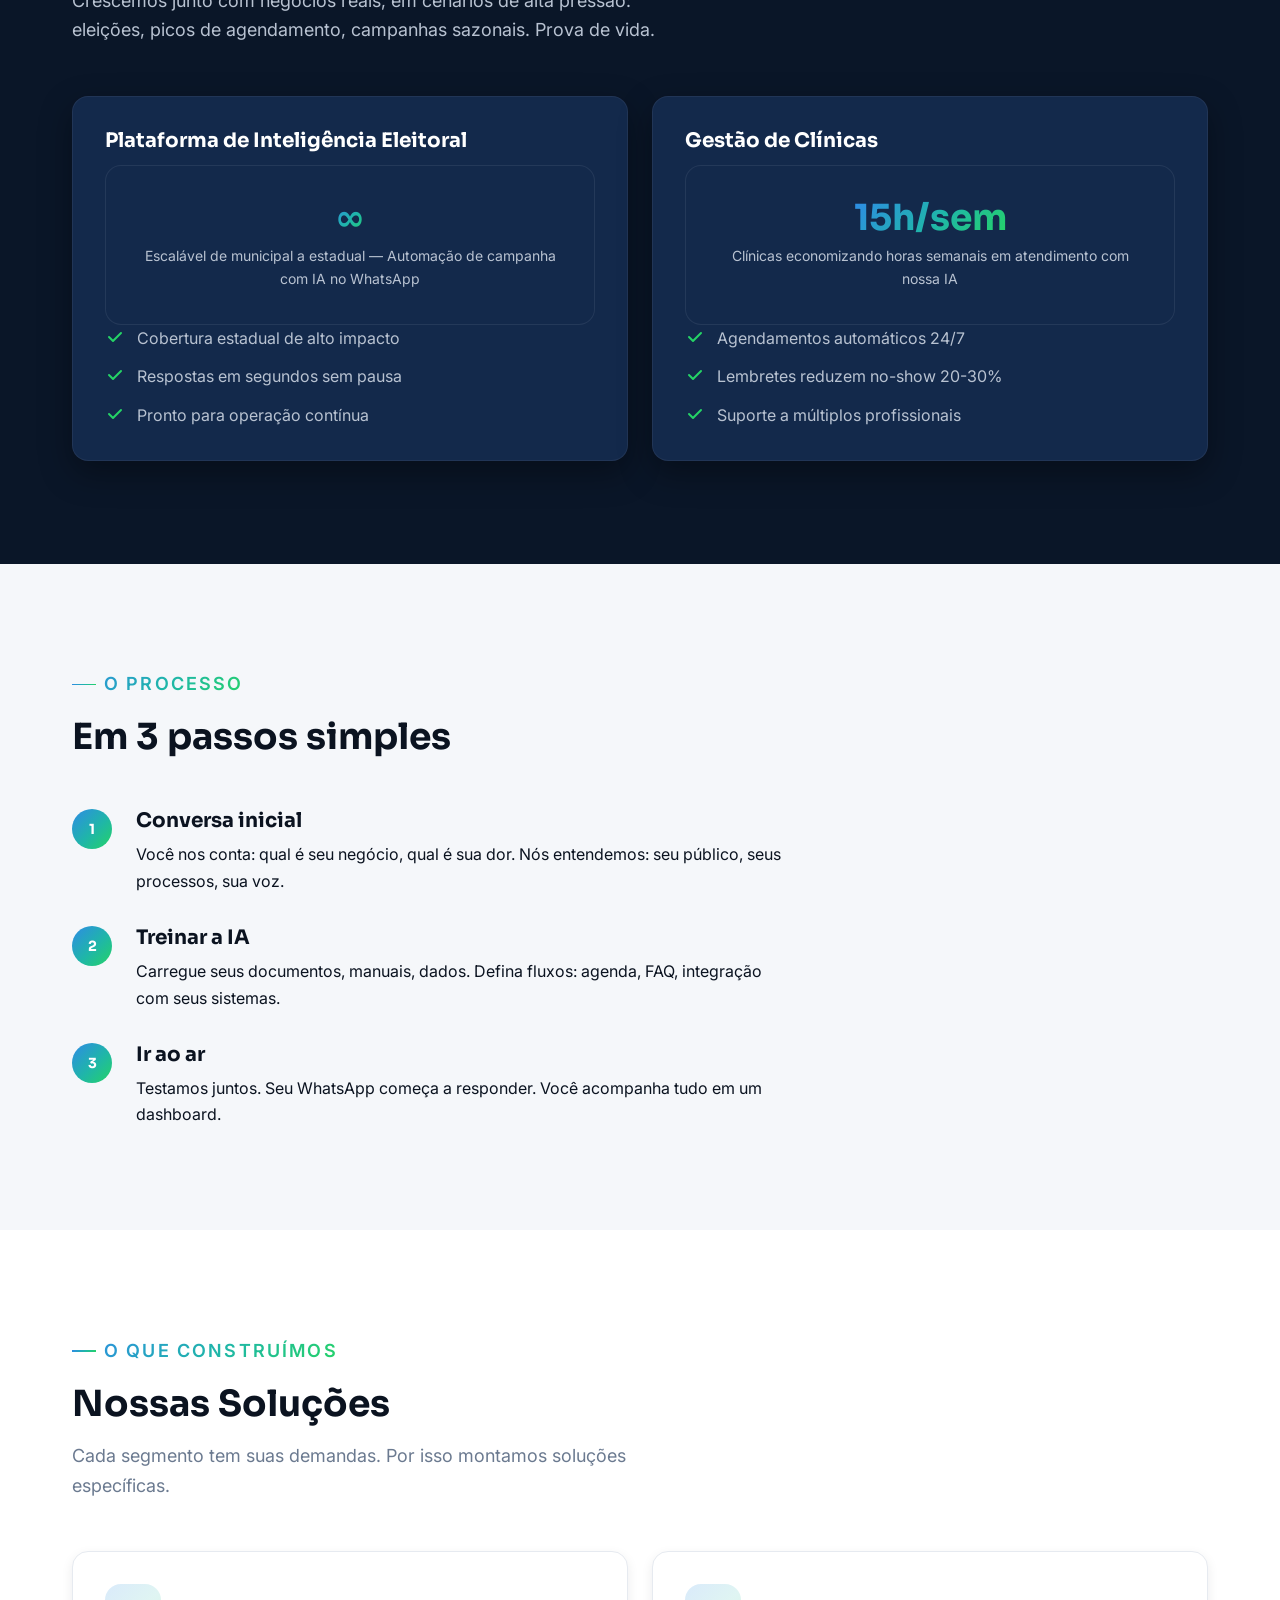
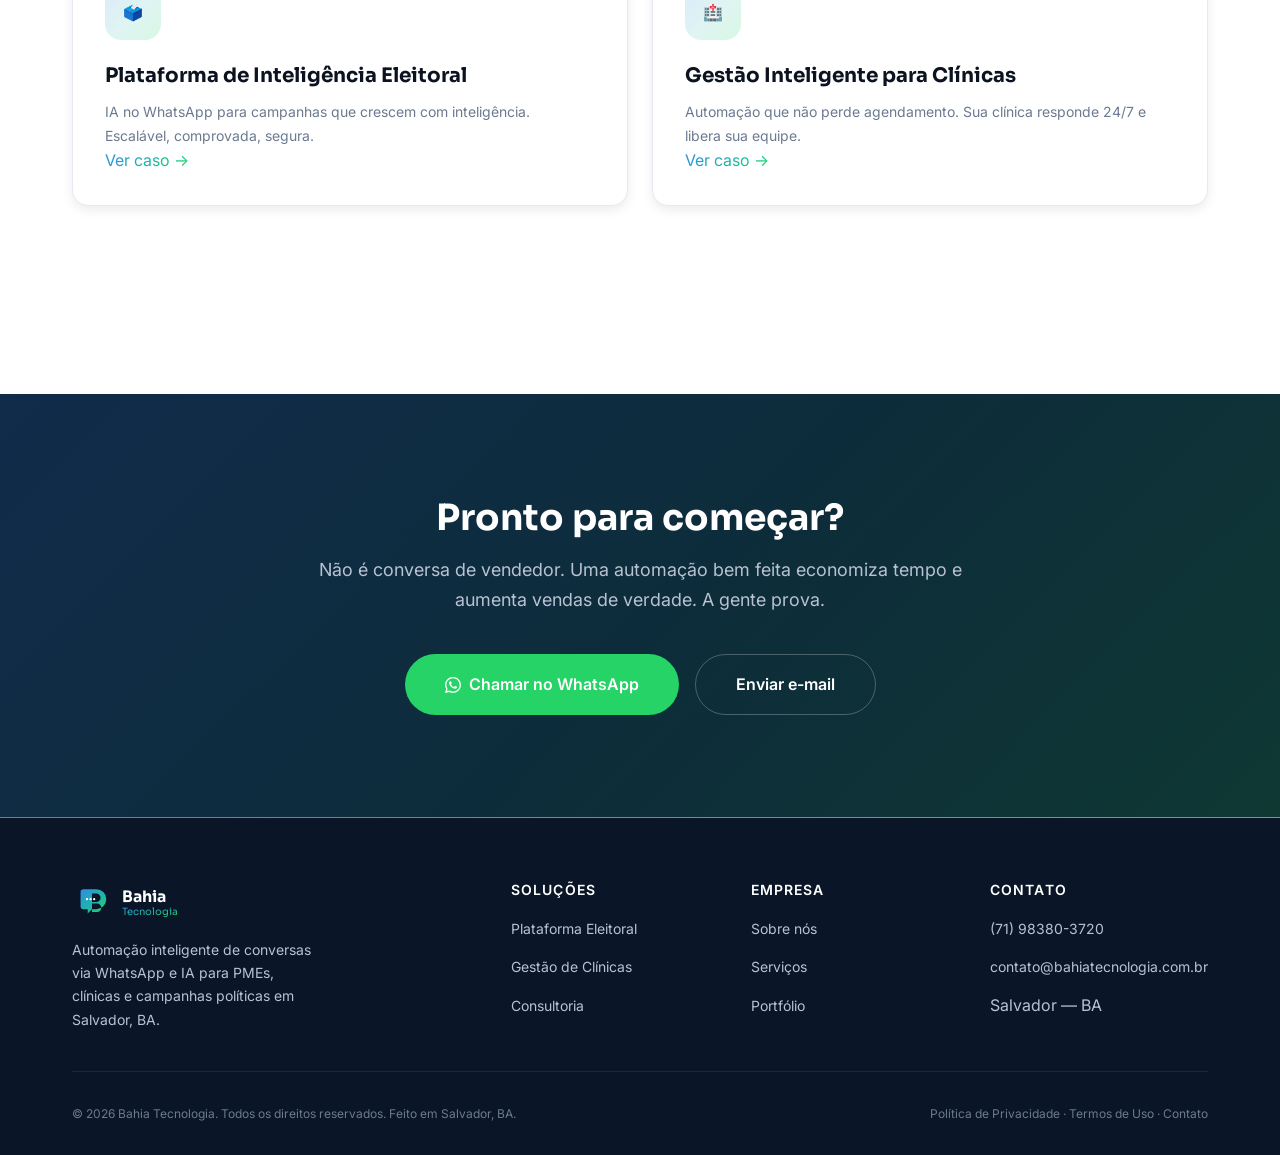
==== commit 8a4f4c6d: "fix: remover item infinito do stats-strip e ajustar grid para 3 colunas Co-authored-by: Copilot <223" ====
--- a/index.html
+++ b/index.html
@@ -123,7 +123,6 @@
   <div class="container">
     <div class="stats-strip__grid">
       <div class="stats-strip__item"><strong>24/7</strong><span>Atendimento sem pausas</span></div>
-      <div class="stats-strip__item"><strong>∞</strong><span>Escalável para campanhas estaduais</span></div>
       <div class="stats-strip__item"><strong>em segundos</strong><span>Respostas inteligentes instantâneas</span></div>
       <div class="stats-strip__item"><strong>milhares</strong><span>Capaz de interações simultâneas</span></div>
     </div>
--- a/assets/css/styles.css
+++ b/assets/css/styles.css
@@ -529,7 +529,7 @@
   letter-spacing: .08em;
 }
 @media (min-width: 768px) {
-  .stats-strip__grid { grid-template-columns: repeat(4, 1fr); }
+  .stats-strip__grid { grid-template-columns: repeat(3, 1fr); }
 }
 
 /* ── Cards ───────────────────────────────────────────────────────── */
@@ -885,15 +885,21 @@
 /* ── Metrics row ─────────────────────────────────────────────────── */
 .metrics { display: grid; gap: var(--space-6); }
 .metric {
+  display: flex;
+  flex-direction: column;
+  align-items: center;
+  justify-content: center;
   text-align: center;
   padding: var(--space-8);
   background: var(--surface-elevated-dark);
   border: 1px solid var(--border-dark);
   border-radius: var(--radius-lg);
+  min-height: 10rem;
 }
 .metric__value {
+  display: block;
   font-family: var(--font-display);
-  font-size: var(--text-4xl);
+  font-size: clamp(1.5rem, 4vw, 2.25rem);
   font-weight: 700;
   background: var(--gradient-brand);
   -webkit-background-clip: text;
@@ -902,7 +908,7 @@
   line-height: 1;
   margin-bottom: var(--space-2);
 }
-.metric__label { font-size: var(--text-sm); color: var(--text-on-dark-muted); }
+.metric__label { display: block; font-size: var(--text-sm); color: var(--text-on-dark-muted); }
 
 @media (min-width: 768px) {
   .metrics { grid-template-columns: repeat(3, 1fr); }
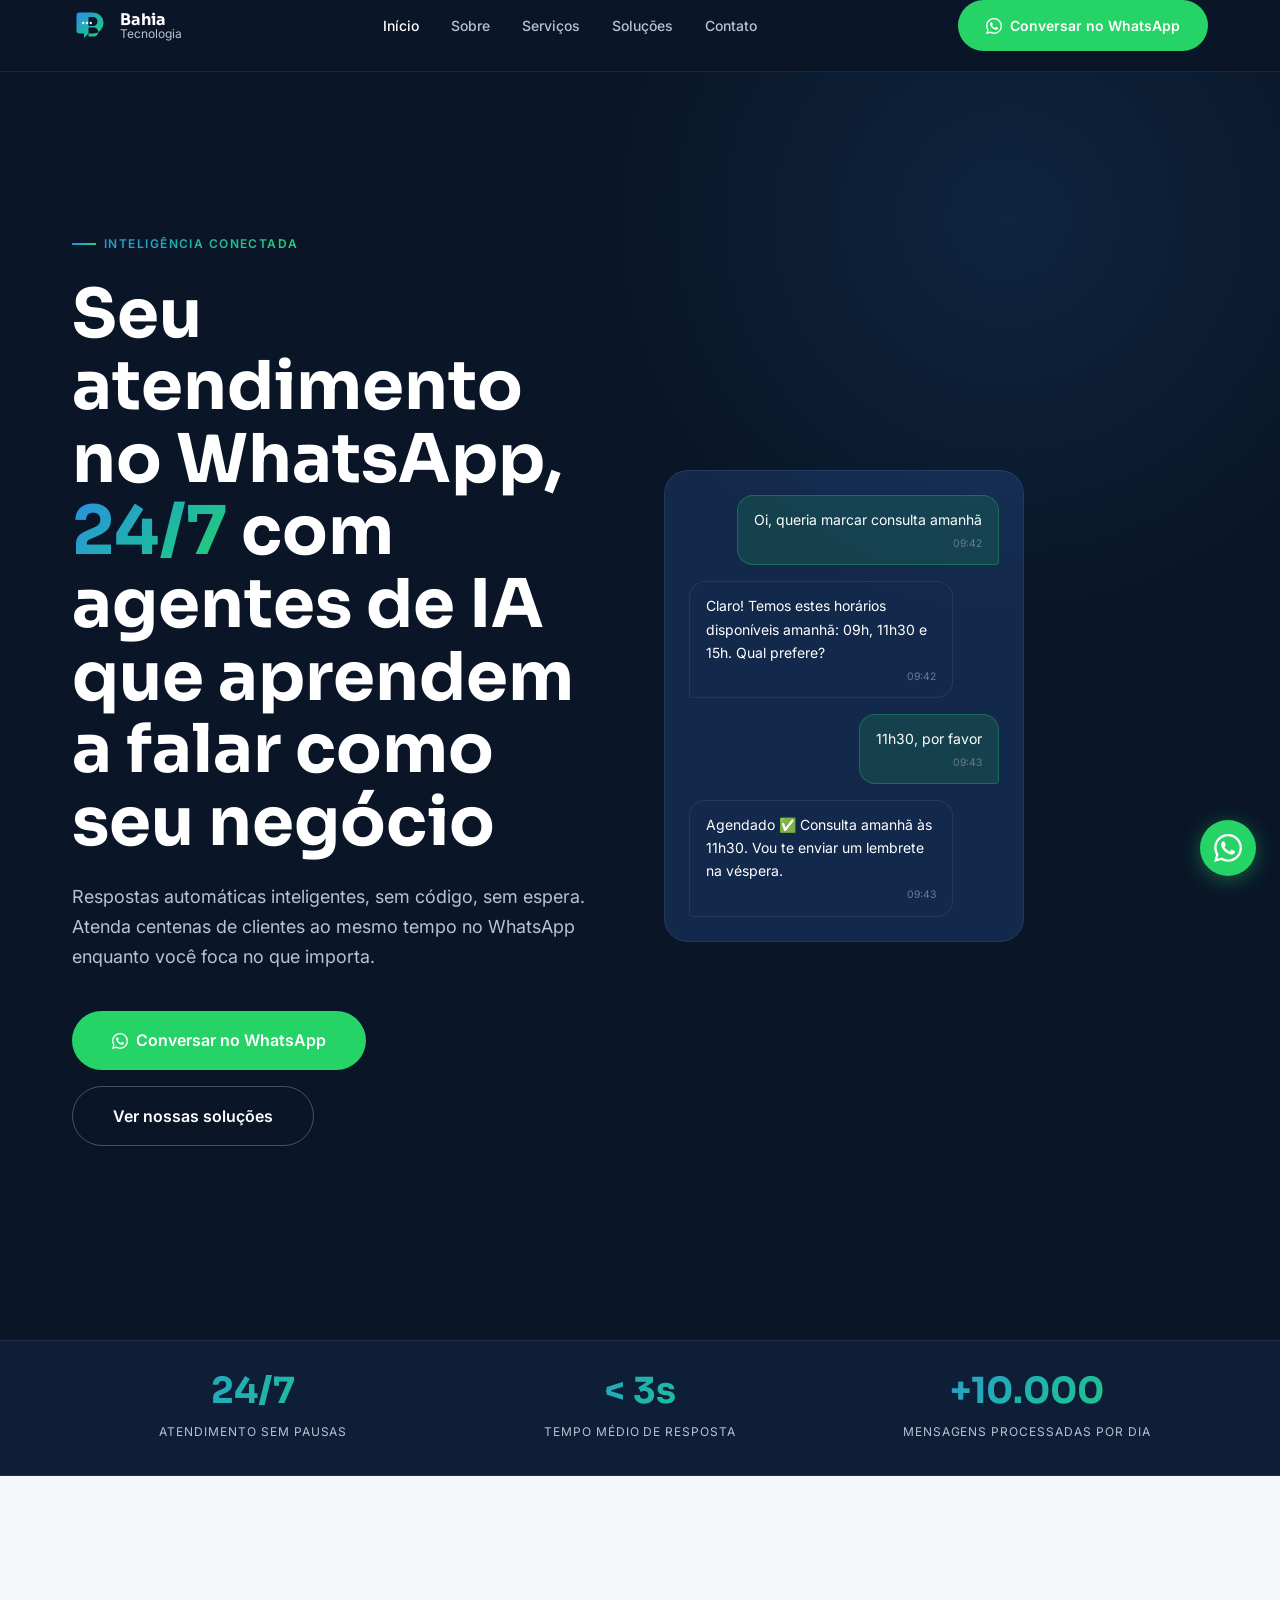
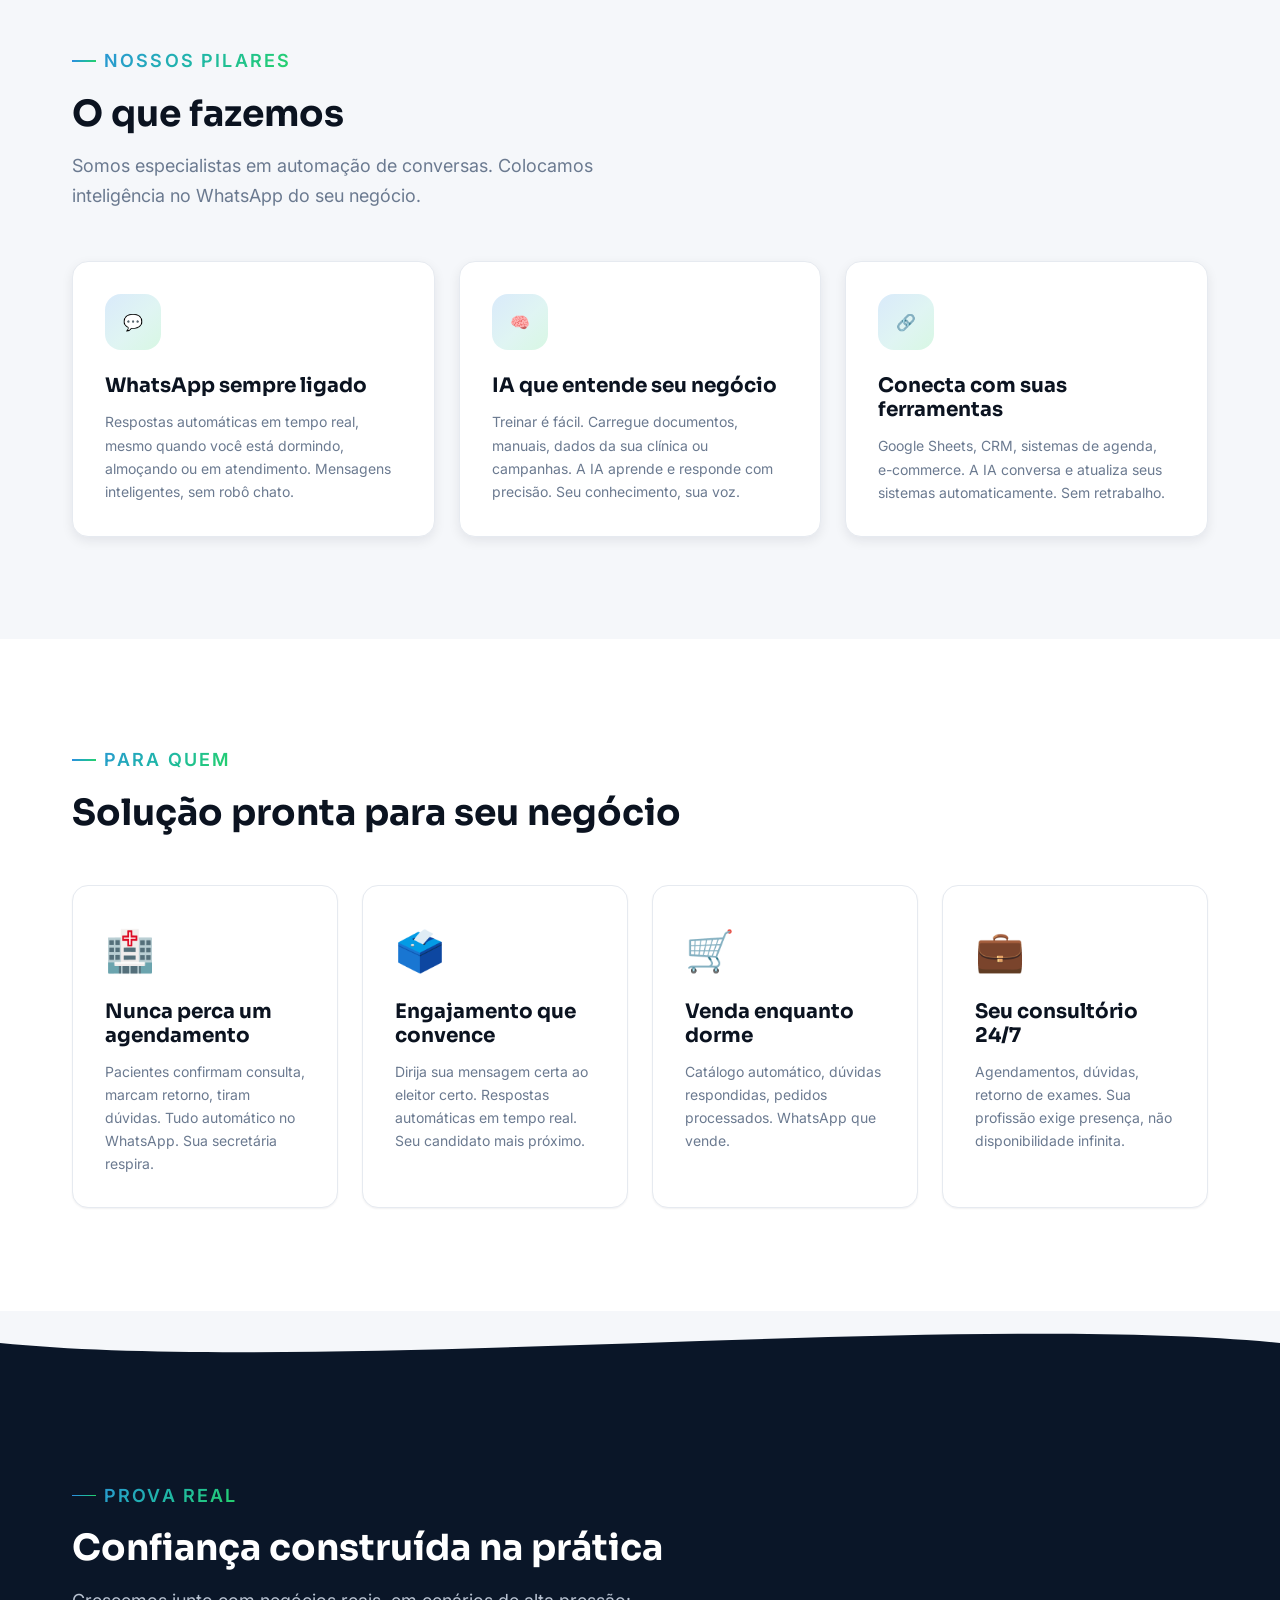
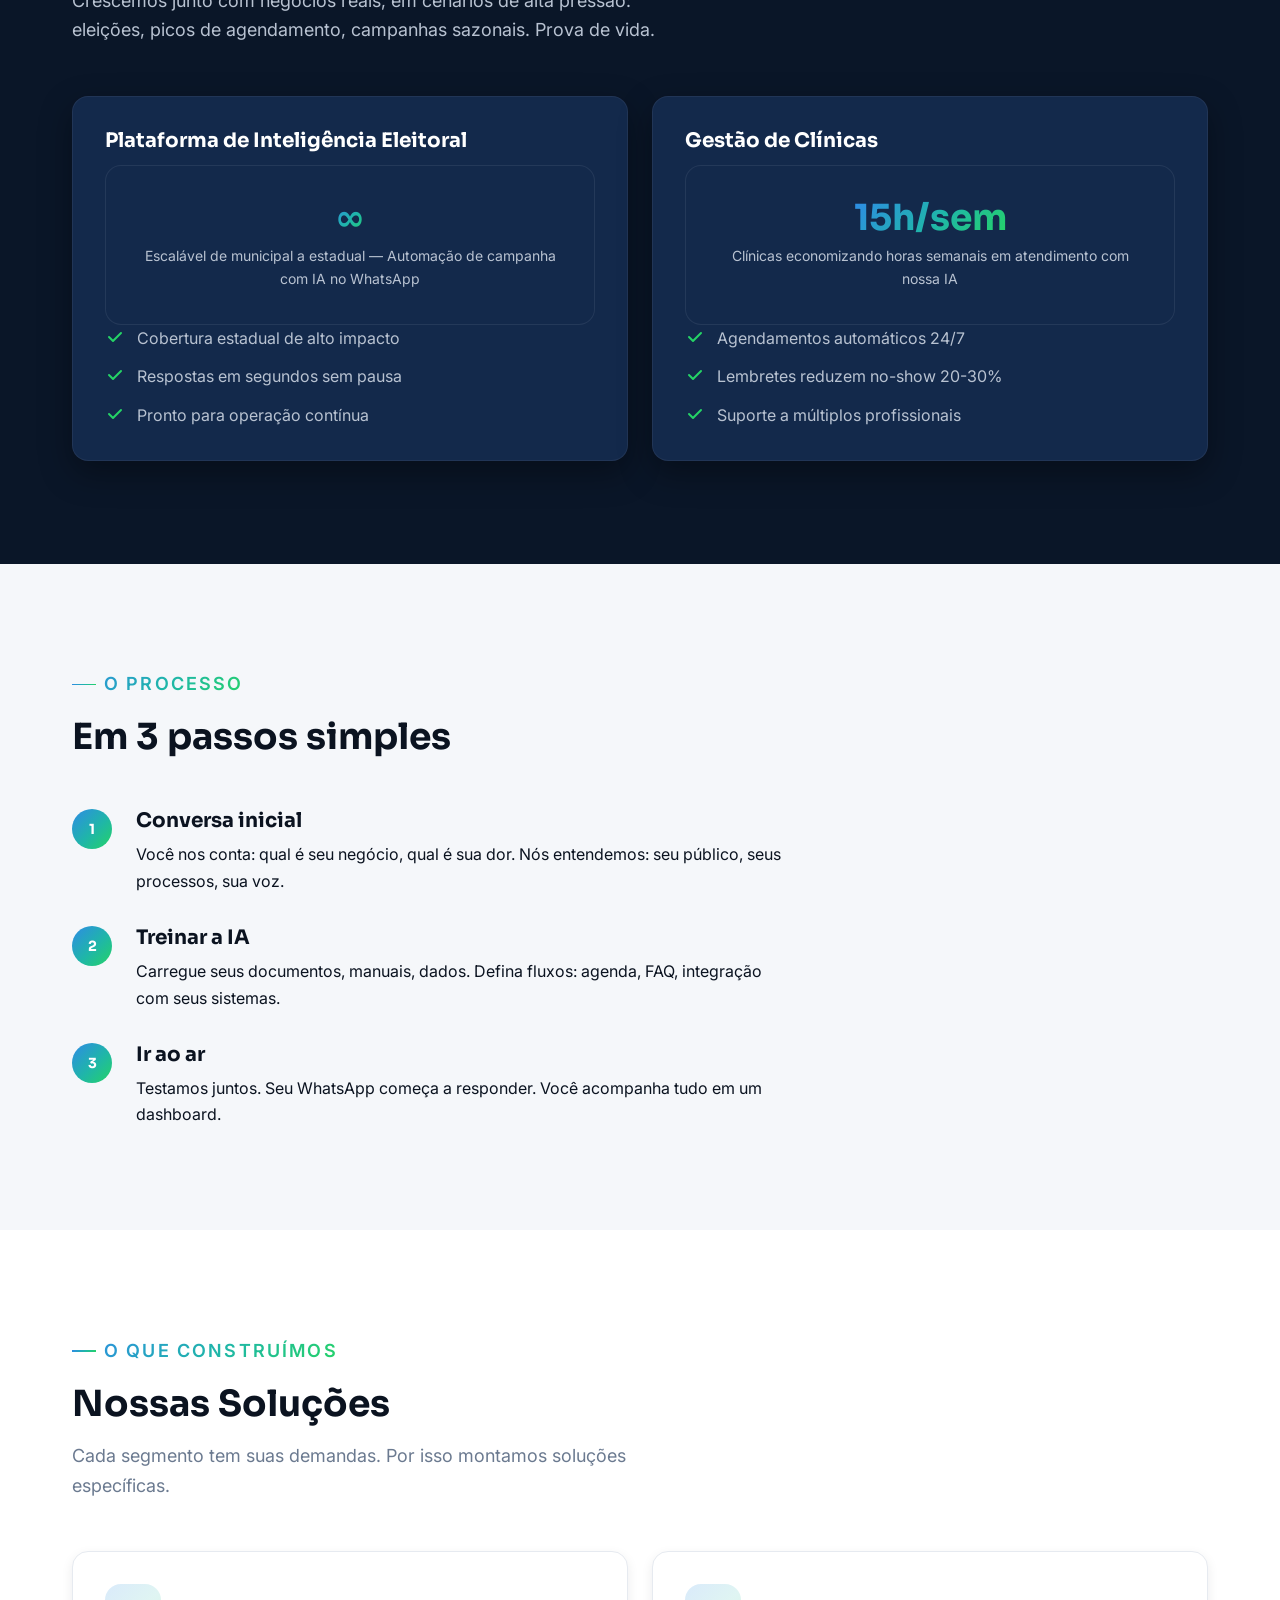
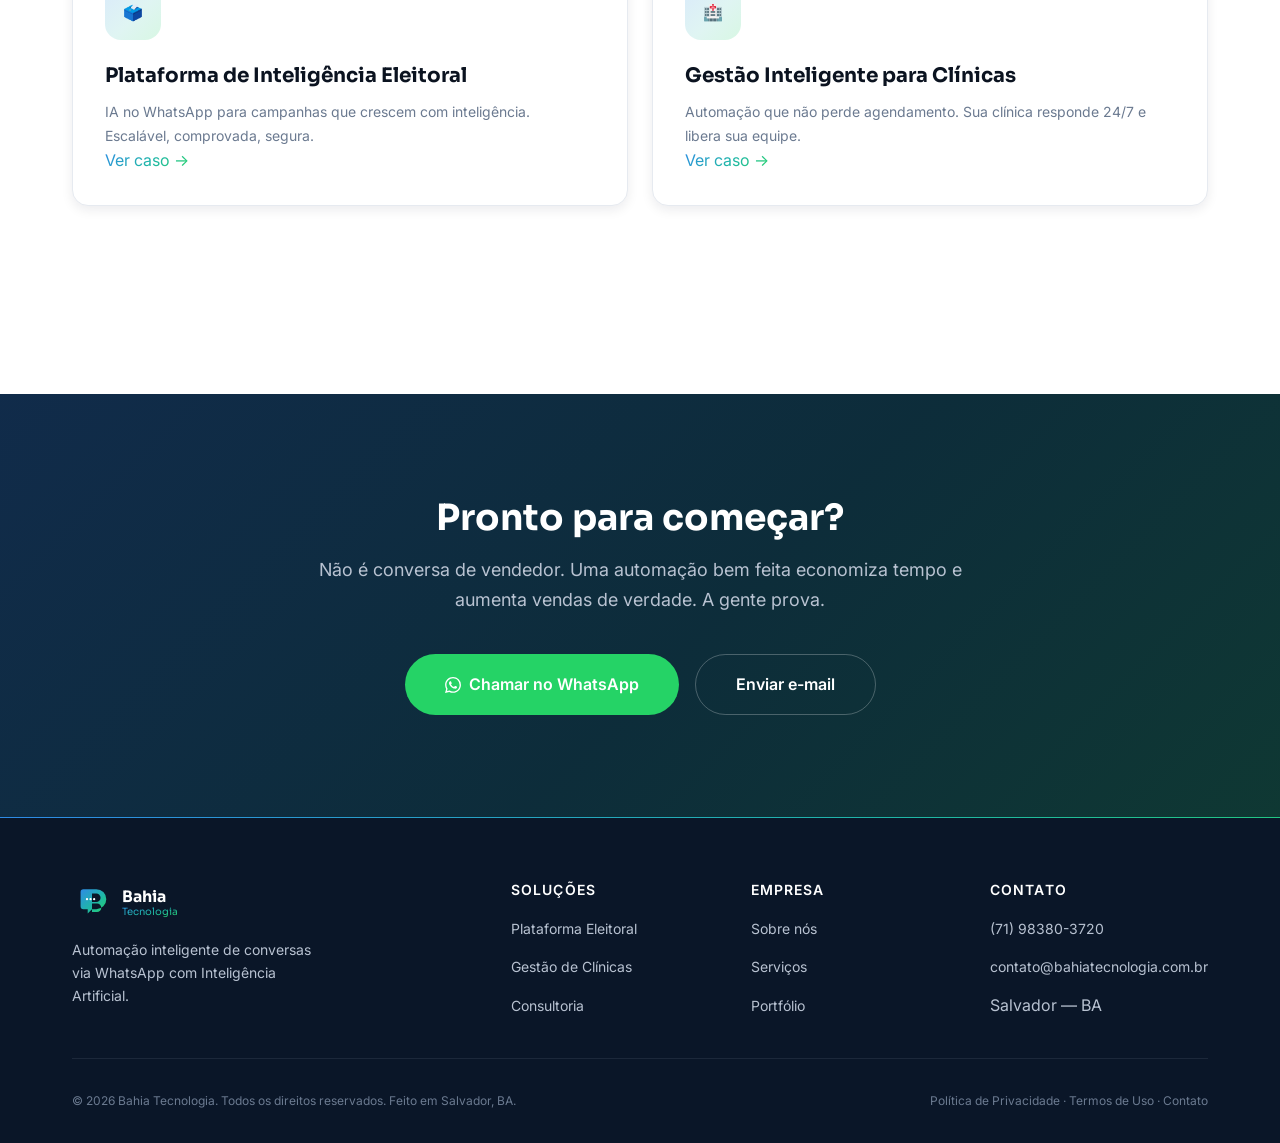
==== commit a08c23e3: "feat(content): update WhatsApp automation description for clarity and consistency chore(gitignore): " ====
--- a/index.html
+++ b/index.html
@@ -102,8 +102,8 @@
     <div class="hero__inner">
       <div>
         <p class="eyebrow hero__eyebrow">Inteligência conectada</p>
-        <h1 id="hero-title" class="hero__title">Seu atendimento no WhatsApp, <span class="gradient-text">24/7</span> Com agentes de IA que aprendem a falar como seu negócio</h1>
-        <p class="hero__lead">Respostas automáticas inteligentes, sem código, sem espera. Atenda 100 clientes ao mesmo tempo no WhatsApp enquanto você foca no que importa.</p>
+        <h1 id="hero-title" class="hero__title">Seu atendimento no WhatsApp, <span class="gradient-text">24/7</span> com agentes de IA que aprendem a falar como seu negócio</h1>
+        <p class="hero__lead">Respostas automáticas inteligentes, sem código, sem espera. Atenda centenas de clientes ao mesmo tempo no WhatsApp enquanto você foca no que importa.</p>
         <div class="hero__actions">
           <a href="https://wa.me/5571983803720?text=Ol%C3%A1!%20Tenho%20interesse%20nas%20solu%C3%A7%C3%B5es%20da%20Bahia%20Tecnologia." class="btn btn-primary btn-lg" target="_blank" rel="noopener noreferrer"><svg viewBox="0 0 24 24" width="16" height="16" aria-hidden="true" focusable="false" style="fill:currentColor;flex-shrink:0"><path d="M17.472 14.382c-.297-.149-1.758-.867-2.03-.967-.273-.099-.471-.148-.67.15-.197.297-.767.966-.94 1.164-.173.199-.347.223-.644.075-.297-.15-1.255-.463-2.39-1.475-.883-.788-1.48-1.761-1.653-2.059-.173-.297-.018-.458.13-.606.134-.133.298-.347.446-.52.149-.174.198-.298.298-.497.099-.198.05-.371-.025-.52-.075-.149-.669-1.612-.916-2.207-.242-.579-.487-.5-.669-.51-.173-.008-.371-.01-.57-.01-.198 0-.52.074-.792.372-.272.297-1.04 1.016-1.04 2.479 0 1.462 1.065 2.875 1.213 3.074.149.198 2.096 3.2 5.077 4.487.709.306 1.262.489 1.694.625.712.227 1.36.195 1.871.118.571-.085 1.758-.719 2.006-1.413.248-.694.248-1.289.173-1.413-.074-.124-.272-.198-.57-.347m-5.421 7.403h-.004a9.87 9.87 0 01-5.031-1.378l-.361-.214-3.741.982.998-3.648-.235-.374a9.86 9.86 0 01-1.51-5.26c.001-5.45 4.436-9.884 9.888-9.884 2.64 0 5.122 1.03 6.988 2.898a9.825 9.825 0 012.893 6.994c-.003 5.45-4.437 9.884-9.885 9.884m8.413-18.297A11.815 11.815 0 0012.05 0C5.495 0 .16 5.335.157 11.892c0 2.096.547 4.142 1.588 5.945L.057 24l6.305-1.654a11.882 11.882 0 005.683 1.448h.005c6.554 0 11.89-5.335 11.893-11.893a11.821 11.821 0 00-3.48-8.413z"/></svg> Conversar no WhatsApp</a>
           <a href="servicos/index.html" class="btn btn-secondary btn-lg">Ver nossas soluções</a>
@@ -123,8 +123,8 @@
   <div class="container">
     <div class="stats-strip__grid">
       <div class="stats-strip__item"><strong>24/7</strong><span>Atendimento sem pausas</span></div>
-      <div class="stats-strip__item"><strong>em segundos</strong><span>Respostas inteligentes instantâneas</span></div>
-      <div class="stats-strip__item"><strong>milhares</strong><span>Capaz de interações simultâneas</span></div>
+      <div class="stats-strip__item"><strong>< 3s</strong><span>TEMPO MÉDIO DE RESPOSTA</span></div>
+      <div class="stats-strip__item"><strong>+10.000</strong><span>MENSAGENS PROCESSADAS POR DIA</span></div>
     </div>
   </div>
 </section>
@@ -316,7 +316,7 @@
   </g>
 </svg>
         </a>
-        <p>Automação inteligente de conversas via WhatsApp e IA para PMEs, clínicas e campanhas políticas em Salvador, BA.</p>
+        <p>Automação inteligente de conversas via WhatsApp com Inteligência Artificial.</p>
       </div>
       <div class="footer__col">
         <h3>Soluções</h3>
--- a/assets/css/styles.css
+++ b/assets/css/styles.css
@@ -572,6 +572,25 @@
 .card p { font-size: var(--text-sm); }
 .card--dark p { color: var(--text-on-dark-muted); max-width: none; }
 .card--light p { color: var(--text-on-light-muted); max-width: none; }
+.card--link {
+  display: block;
+  text-decoration: none;
+  cursor: pointer;
+}
+.card--link:hover { transform: translateY(-4px); box-shadow: var(--shadow-lg); }
+.card__title { font-size: var(--text-xl); margin-bottom: var(--space-3); }
+.card--dark .card__title { color: var(--text-on-dark); }
+.card--light .card__title { color: var(--text-on-light); }
+.card__body { font-size: var(--text-sm); }
+.card--dark .card__body { color: var(--text-on-dark-muted); max-width: none; }
+.card--light .card__body { color: var(--text-on-light-muted); max-width: none; }
+.card__cta {
+  display: inline-block;
+  margin-top: var(--space-4);
+  font-size: var(--text-sm);
+  font-weight: 600;
+  color: var(--color-blue-400);
+}
 
 /* Card product */
 .card-product {
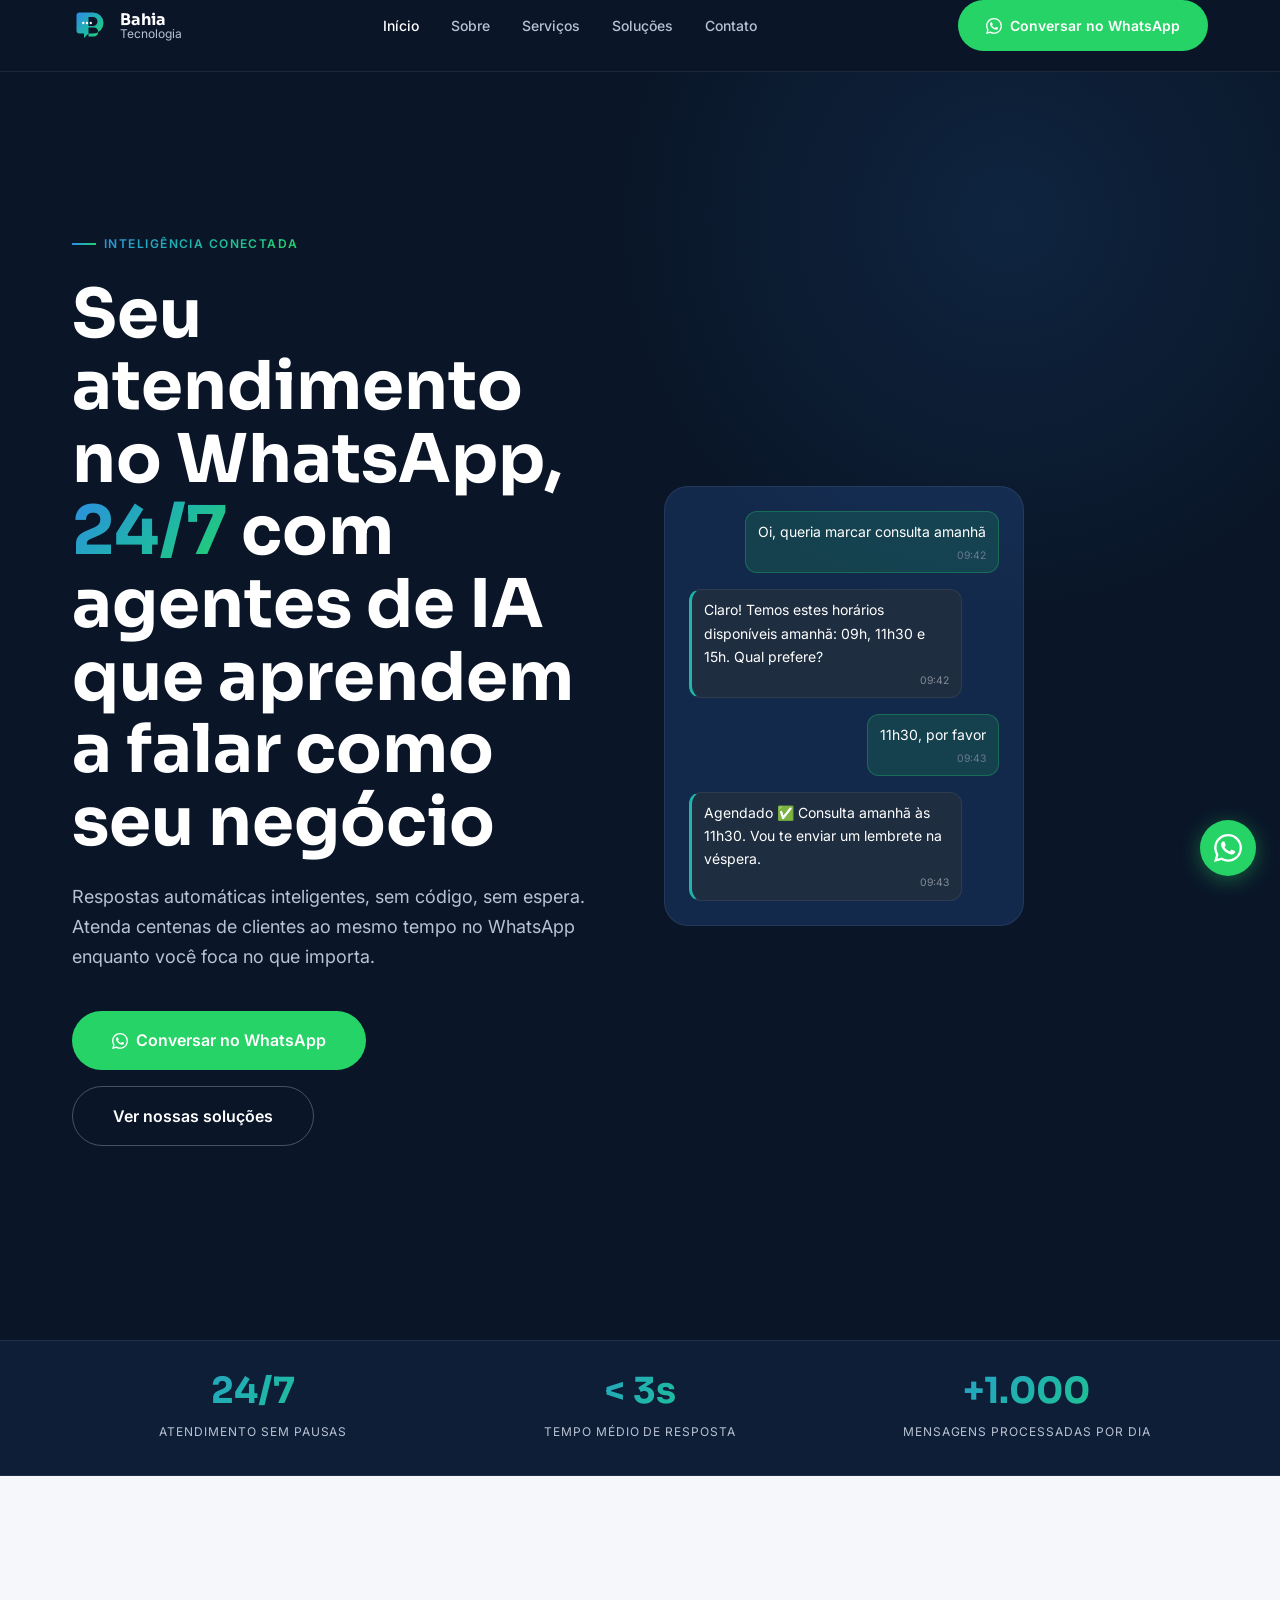
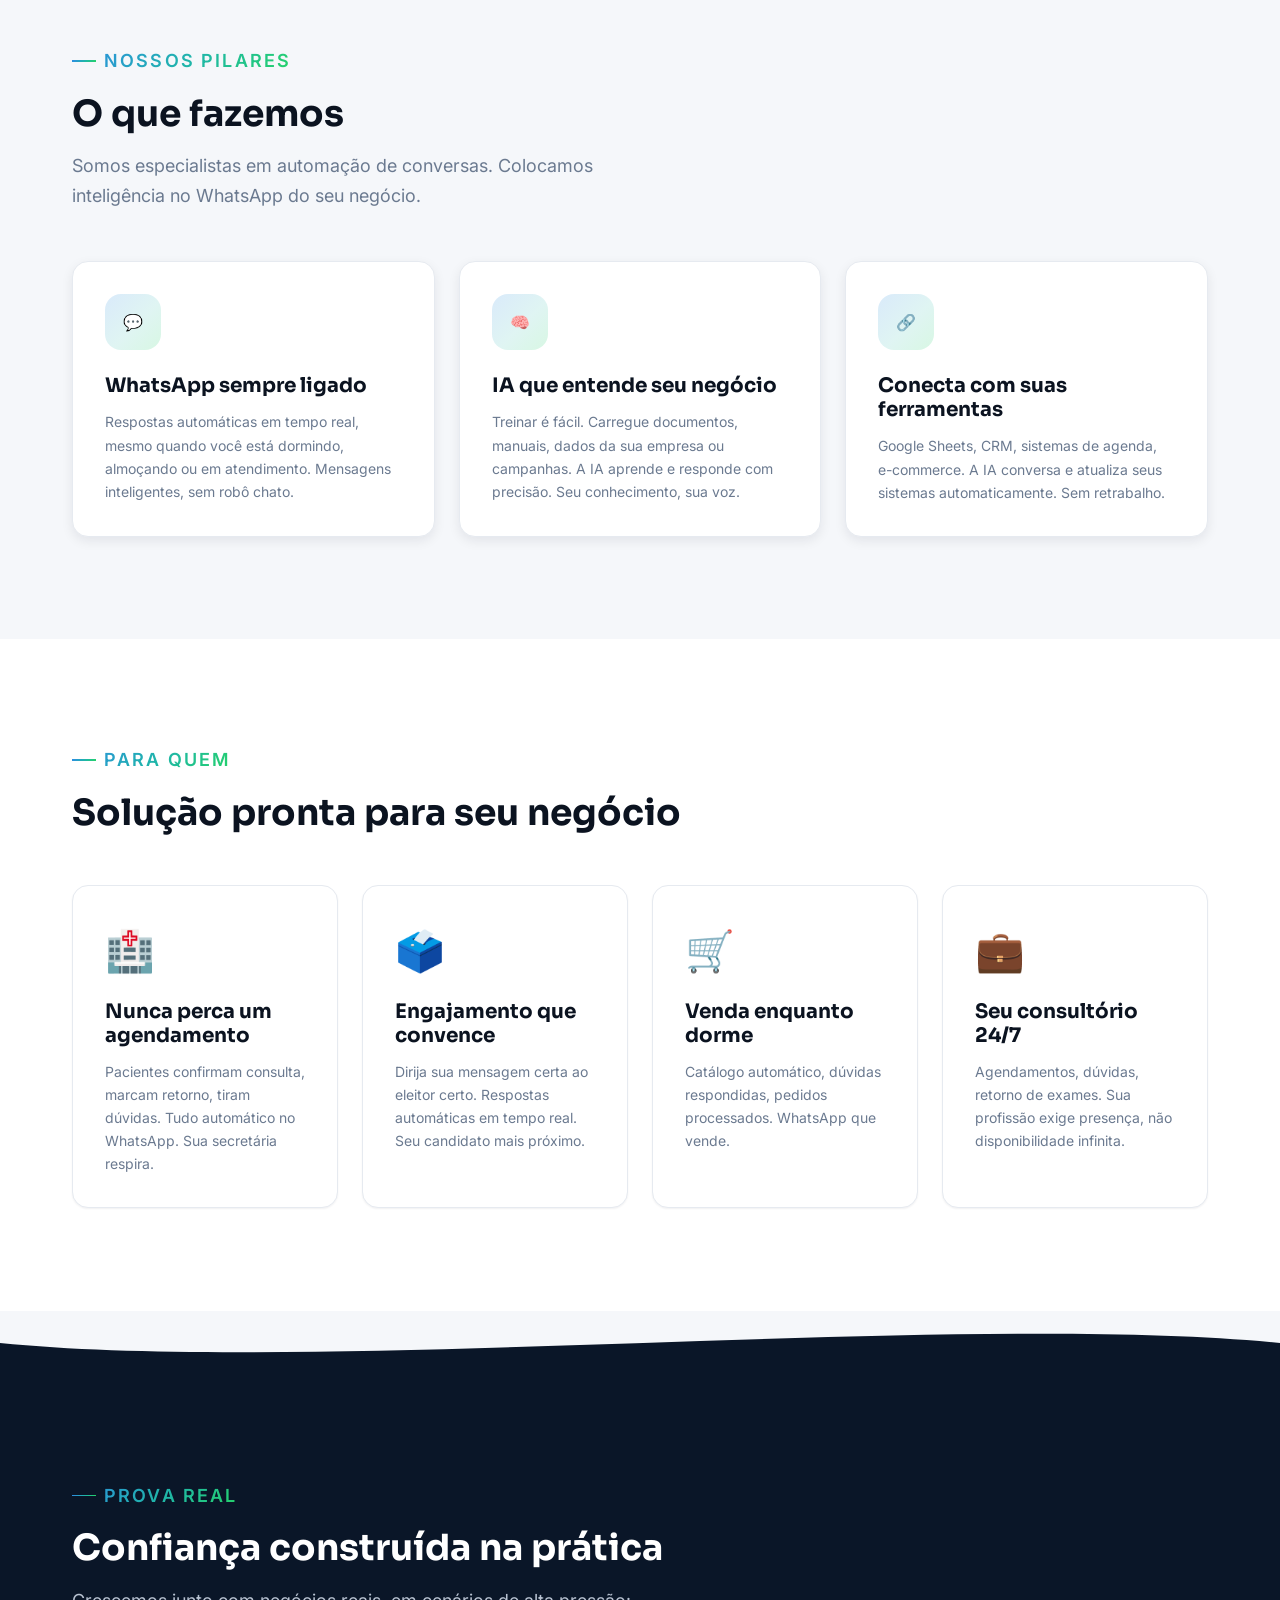
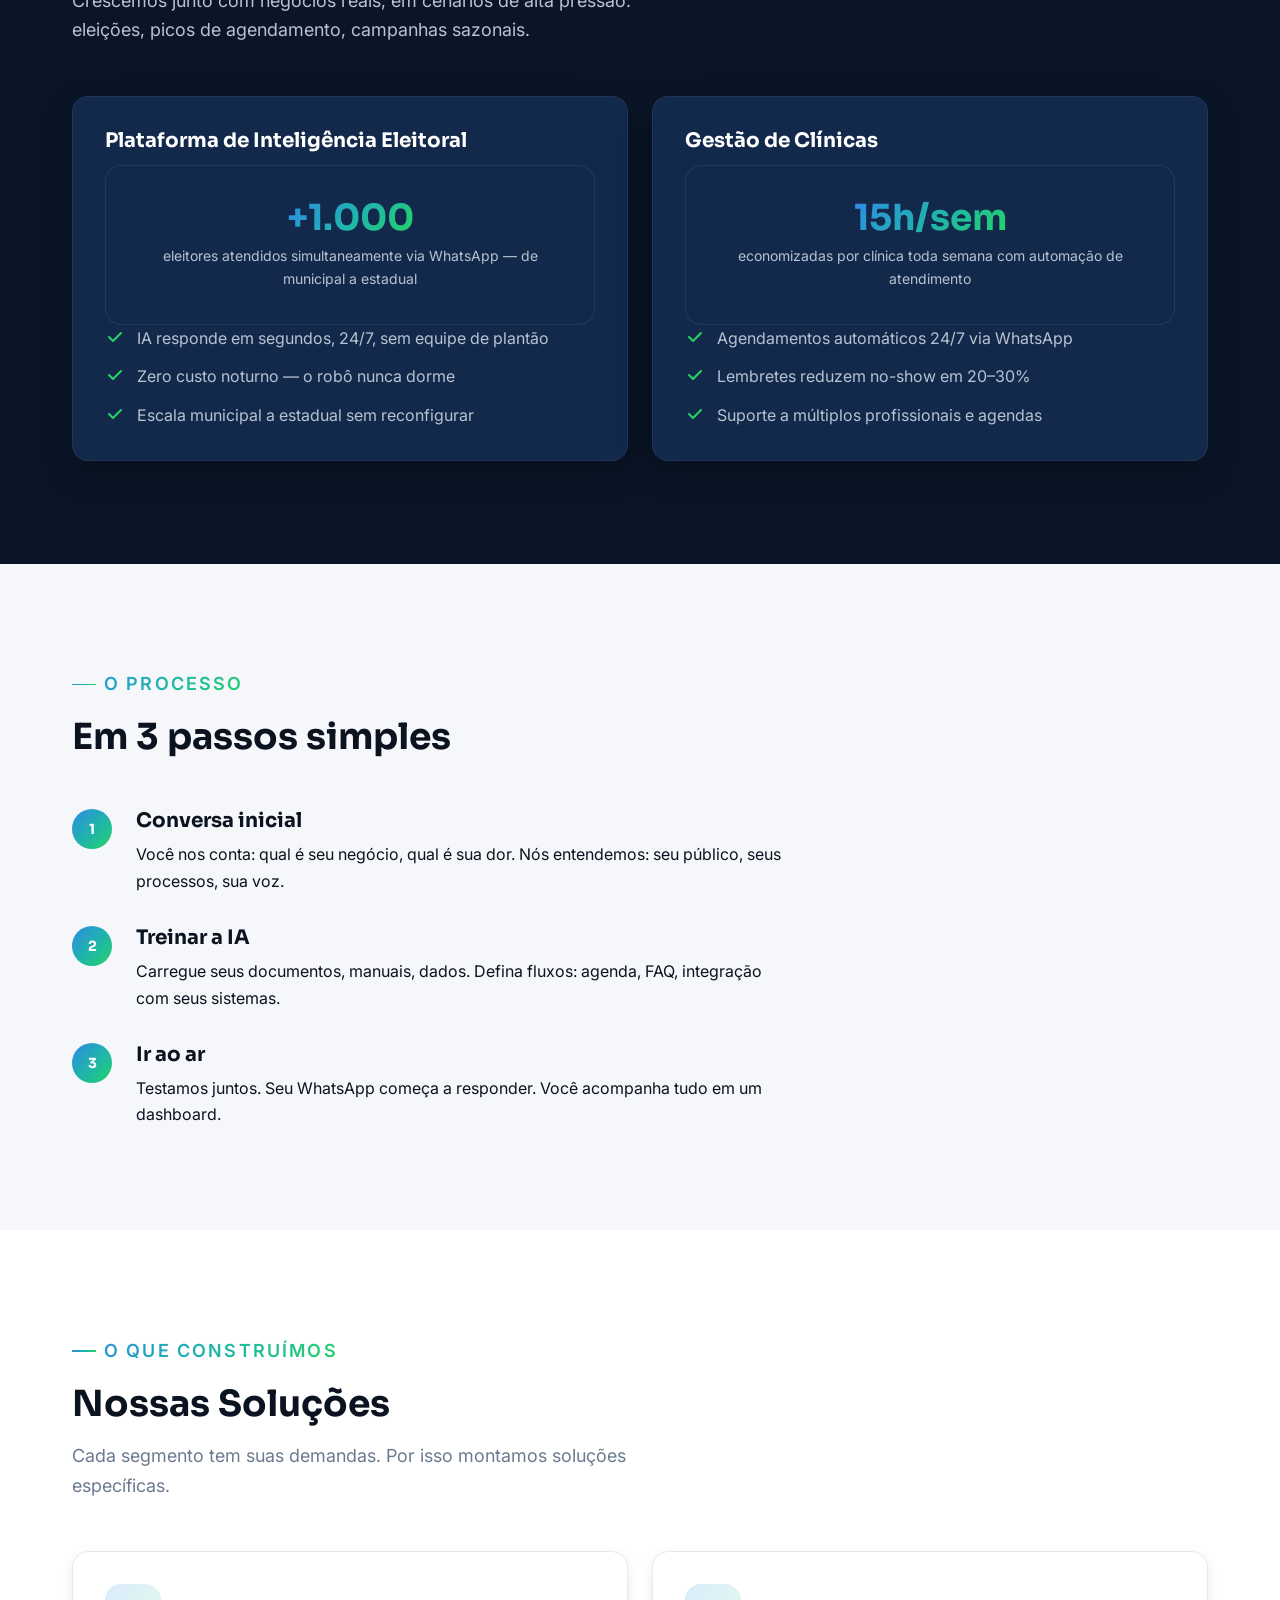
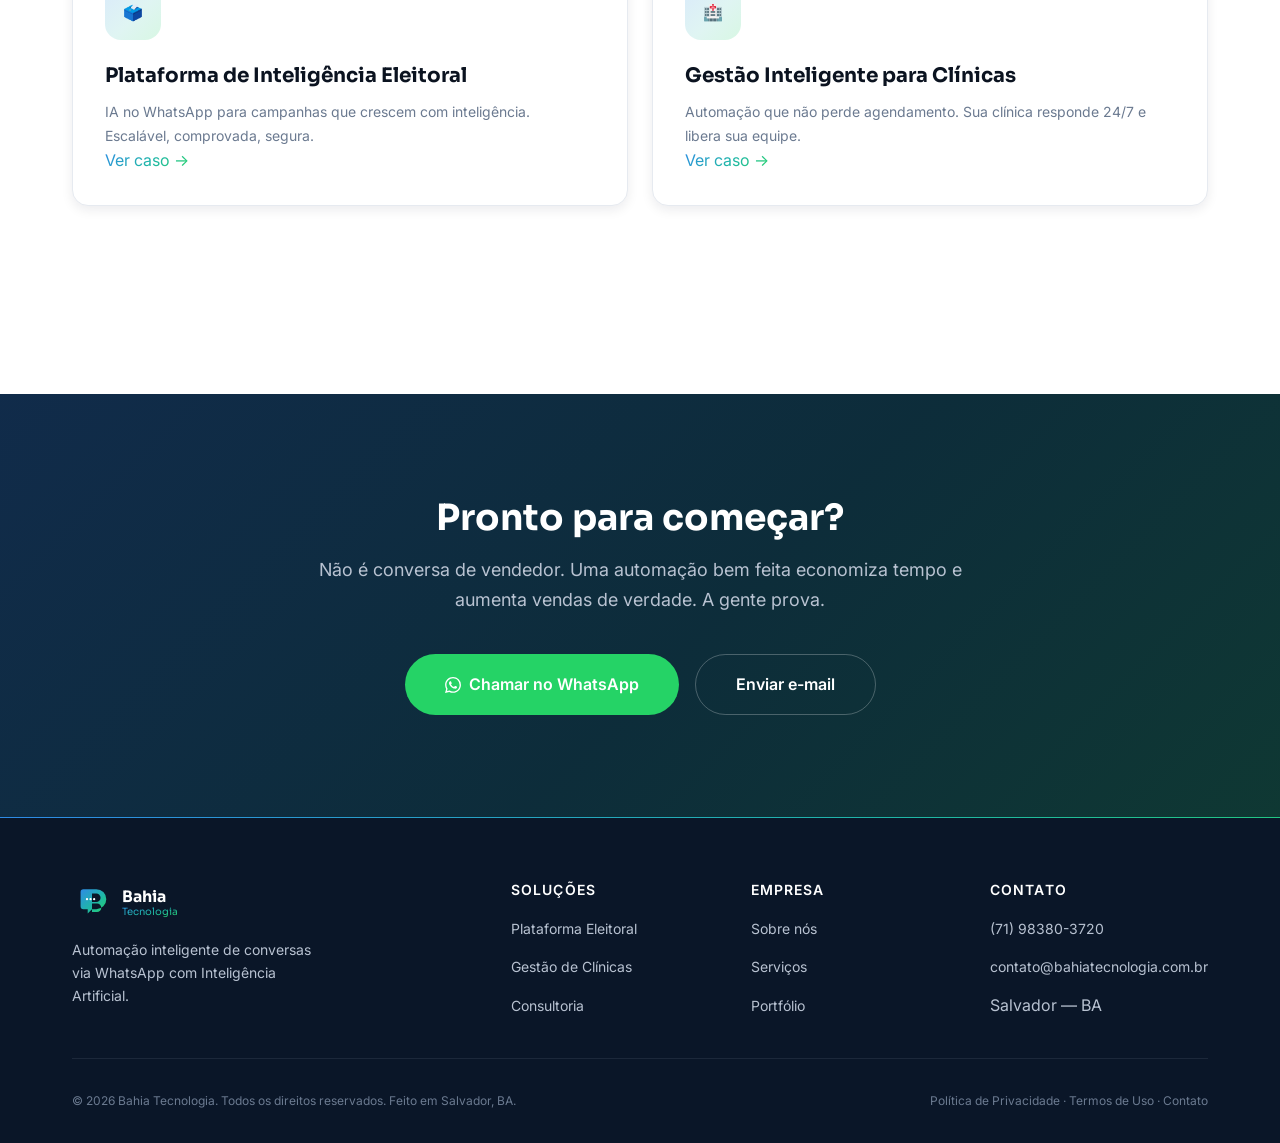
==== commit 44703d5c: "feat: update URLs and images to use the www subdomain for consistency across the site" ====
--- a/index.html
+++ b/index.html
@@ -5,18 +5,22 @@
   <meta name="viewport" content="width=device-width, initial-scale=1.0">
   <title>Automação inteligente para WhatsApp | Bahia Tecnologia</title>
   <meta name="description" content="Atendimento 24/7 com agentes de IA. Respostas automáticas que aprendem a falar como seu negócio. Para clínicas, campanhas, e-commerce e consultórios.">
-  <link rel="canonical" href="https://bahiatecnologia.com.br/">
+  <link rel="canonical" href="https://www.bahiatecnologia.com.br/">
   <meta property="og:type" content="website">
   <meta property="og:locale" content="pt_BR">
   <meta property="og:site_name" content="Bahia Tecnologia">
   <meta property="og:title" content="Automação inteligente para WhatsApp — Sem código, sem complicação">
   <meta property="og:description" content="Deixe a IA responder no WhatsApp enquanto você cresce. Com a Bahia Tecnologia, seu atendimento nunca dorme.">
-  <meta property="og:url" content="https://bahiatecnologia.com.br/">
-  <meta property="og:image" content="https://bahiatecnologia.com.br/assets/img/og-cover.svg">
+  <meta property="og:url" content="https://www.bahiatecnologia.com.br/">
+  <meta property="og:image" content="https://www.bahiatecnologia.com.br/assets/img/og-cover.png">
+  <meta property="og:image:type" content="image/png">
+  <meta property="og:image:width" content="1200">
+  <meta property="og:image:height" content="630">
+  <meta property="og:image:alt" content="Bahia Tecnologia - Automação inteligente para WhatsApp">
   <meta name="twitter:card" content="summary_large_image">
   <meta name="twitter:title" content="Automação inteligente para WhatsApp — Sem código, sem complicação">
   <meta name="twitter:description" content="Deixe a IA responder no WhatsApp enquanto você cresce. Com a Bahia Tecnologia, seu atendimento nunca dorme.">
-  <meta name="twitter:image" content="https://bahiatecnologia.com.br/assets/img/og-cover.svg">
+  <meta name="twitter:image" content="https://www.bahiatecnologia.com.br/assets/img/og-cover.png">
   <meta name="theme-color" content="#0b1320">
   <link rel="icon" type="image/svg+xml" href="assets/favicon.svg">
   <link rel="preconnect" href="https://fonts.googleapis.com">
@@ -29,8 +33,8 @@
     {
       "@type": "Organization",
       "name": "Bahia Tecnologia",
-      "url": "https://bahiatecnologia.com.br",
-      "logo": "https://bahiatecnologia.com.br/assets/favicon.svg",
+      "url": "https://www.bahiatecnologia.com.br",
+      "logo": "https://www.bahiatecnologia.com.br/assets/favicon.svg",
       "contactPoint": {
         "@type": "ContactPoint",
         "telephone": "+55-71-98380-3720",
@@ -43,7 +47,7 @@
     {
       "@type": "LocalBusiness",
       "name": "Bahia Tecnologia",
-      "url": "https://bahiatecnologia.com.br",
+      "url": "https://www.bahiatecnologia.com.br",
       "telephone": "+55-71-98380-3720",
       "email": "contato@bahiatecnologia.com.br",
       "address": {
@@ -124,7 +128,7 @@
     <div class="stats-strip__grid">
       <div class="stats-strip__item"><strong>24/7</strong><span>Atendimento sem pausas</span></div>
       <div class="stats-strip__item"><strong>< 3s</strong><span>TEMPO MÉDIO DE RESPOSTA</span></div>
-      <div class="stats-strip__item"><strong>+10.000</strong><span>MENSAGENS PROCESSADAS POR DIA</span></div>
+      <div class="stats-strip__item"><strong>+1.000</strong><span>MENSAGENS PROCESSADAS POR DIA</span></div>
     </div>
   </div>
 </section>
@@ -149,7 +153,7 @@
       <article class="card card--light">
         <div class="card__icon" aria-hidden="true">🧠</div>
         <h3>IA que entende seu negócio</h3>
-        <p>Treinar é fácil. Carregue documentos, manuais, dados da sua clínica ou campanhas. A IA aprende e responde com precisão. Seu conhecimento, sua voz.</p>
+        <p>Treinar é fácil. Carregue documentos, manuais, dados da sua empresa ou campanhas. A IA aprende e responde com precisão. Seu conhecimento, sua voz.</p>
       </article>
       <article class="card card--light">
         <div class="card__icon" aria-hidden="true">🔗</div>
@@ -200,31 +204,31 @@
     <div class="section__head">
       <p class="eyebrow">Prova real</p>
       <h2 id="credibilidade-title">Confiança construída na prática</h2>
-      <p>Crescemos junto com negócios reais, em cenários de alta pressão: eleições, picos de agendamento, campanhas sazonais. Prova de vida.</p>
+      <p>Crescemos junto com negócios reais, em cenários de alta pressão: eleições, picos de agendamento, campanhas sazonais.</p>
     </div>
     <div class="grid-2">
       <article class="card card--dark">
         <h3>Plataforma de Inteligência Eleitoral</h3>
         <div class="metric">
-          <span class="metric__value">∞</span>
-          <span class="metric__label">Escalável de municipal a estadual — Automação de campanha com IA no WhatsApp</span>
+          <span class="metric__value">+1.000</span>
+          <span class="metric__label">eleitores atendidos simultaneamente via WhatsApp — de municipal a estadual</span>
         </div>
         <ul class="feature-list">
-          <li>Cobertura estadual de alto impacto</li>
-          <li>Respostas em segundos sem pausa</li>
-          <li>Pronto para operação contínua</li>
+          <li>IA responde em segundos, 24/7, sem equipe de plantão</li>
+          <li>Zero custo noturno — o robô nunca dorme</li>
+          <li>Escala municipal a estadual sem reconfigurar</li>
         </ul>
       </article>
       <article class="card card--dark">
         <h3>Gestão de Clínicas</h3>
         <div class="metric">
           <span class="metric__value">15h/sem</span>
-          <span class="metric__label">Clínicas economizando horas semanais em atendimento com nossa IA</span>
+          <span class="metric__label">economizadas por clínica toda semana com automação de atendimento</span>
         </div>
         <ul class="feature-list">
-          <li>Agendamentos automáticos 24/7</li>
-          <li>Lembretes reduzem no-show 20-30%</li>
-          <li>Suporte a múltiplos profissionais</li>
+          <li>Agendamentos automáticos 24/7 via WhatsApp</li>
+          <li>Lembretes reduzem no-show em 20–30%</li>
+          <li>Suporte a múltiplos profissionais e agendas</li>
         </ul>
       </article>
     </div>
--- a/assets/css/styles.css
+++ b/assets/css/styles.css
@@ -965,6 +965,15 @@
 .contact-card h3 { font-size: var(--text-xl); color: var(--text-on-light); }
 .contact-card p { font-size: var(--text-sm); color: var(--text-on-light-muted); max-width: none; }
 .contact-card .btn { margin-top: auto; }
+.contact-card .btn-secondary {
+  color: var(--primary);
+  border-color: var(--primary);
+}
+.contact-card .btn-secondary:hover {
+  background: rgba(46,139,230,.08);
+  border-color: var(--primary);
+  color: var(--primary);
+}
 
 /* ── Legal page ──────────────────────────────────────────────────── */
 .legal-content h2 { font-size: var(--text-2xl); margin-top: var(--space-10); margin-bottom: var(--space-4); color: var(--text-on-light); }
@@ -1095,3 +1104,208 @@
 @media (min-width: 768px) {
   .stats-strip__item strong { font-size: var(--text-4xl); }
 }
+
+/* ── Sobre – Origem section ──────────────────────────────────────── */
+.section--origin { padding-block: 4rem; }
+
+.origem-heading { font-size: var(--text-3xl); margin-bottom: 1.5rem; }
+.origem-text p { margin-bottom: 1.25rem; }
+.origem-text p:last-child { margin-bottom: 0; }
+.origem-quote { align-self: center; }
+
+.quote-card { position: relative; padding: var(--space-8) var(--space-6) var(--space-6); }
+.quote-mark {
+  display: block;
+  font-size: 5rem;
+  line-height: 1;
+  color: #1FB6A8;
+  margin-bottom: var(--space-2);
+  font-family: Georgia, serif;
+}
+.quote-card p {
+  font-size: clamp(1rem, 2vw, 1.3rem);
+  font-style: italic;
+  line-height: 1.6;
+  color: var(--text-on-dark);
+  max-width: none;
+}
+.quote-attribution {
+  display: block;
+  margin-top: var(--space-4);
+  padding-top: var(--space-4);
+  border-top: 2px solid #1FB6A8;
+  font-size: var(--text-sm);
+  font-style: normal;
+  color: #1FB6A8;
+  font-weight: 600;
+  letter-spacing: 0.03em;
+}
+
+@media (min-width: 1024px) {
+  .origem-heading { font-size: var(--text-4xl); }
+  .grid-2.origem-grid { grid-template-columns: 3fr 2fr; align-items: center; }
+}
+
+/* ── Clínicas demo diagram ──────────────────────────────────────── */
+.section--demo {
+  background: linear-gradient(135deg, var(--color-navy-950) 0%, var(--color-navy-900) 100%);
+}
+.section--demo .section__head h2 { color: var(--text-on-dark); }
+.section--demo .section__sub { color: var(--text-on-dark-muted); }
+
+.demo-layout {
+  display: grid;
+  grid-template-columns: 1fr;
+  gap: var(--space-10);
+  align-items: center;
+}
+
+/* Phone mockup */
+.phone-mockup {
+  max-width: 320px;
+  width: 100%;
+  margin-inline: auto;
+  border-radius: 2rem;
+  background: #111B29;
+  border: 2px solid rgba(255,255,255,0.08);
+  overflow: hidden;
+  box-shadow: 0 24px 48px rgba(0,0,0,0.4);
+}
+.phone-mockup__header {
+  display: flex;
+  align-items: center;
+  gap: var(--space-3);
+  background: #075E54;
+  padding: var(--space-3) var(--space-4);
+}
+.phone-mockup__avatar {
+  width: 36px;
+  height: 36px;
+  border-radius: 50%;
+  background: var(--color-green-500);
+  flex-shrink: 0;
+  display: block;
+}
+.phone-mockup__header-info strong {
+  display: block;
+  font-size: var(--text-sm);
+  color: #fff;
+  font-weight: 600;
+}
+.phone-mockup__header-info span {
+  font-size: 0.7rem;
+  color: rgba(255,255,255,0.75);
+}
+.phone-mockup__body {
+  padding: var(--space-4) var(--space-3);
+  display: flex;
+  flex-direction: column;
+  gap: var(--space-3);
+  max-height: 480px;
+  overflow-y: auto;
+}
+
+/* Contact label inside chat */
+.chat-contact-label {
+  font-size: var(--text-xs);
+  color: var(--color-teal-500);
+  font-weight: 600;
+  letter-spacing: 0.04em;
+  text-transform: uppercase;
+  margin-bottom: calc(var(--space-1) * -1);
+}
+
+/* Chat bubbles */
+.chat-bubble {
+  max-width: 88%;
+  border-radius: 0.75rem;
+  padding: var(--space-2) var(--space-3);
+  position: relative;
+  word-break: break-word;
+}
+.chat-bubble p {
+  font-size: var(--text-sm);
+  line-height: 1.5;
+  margin: 0;
+  max-width: none;
+}
+.chat-bubble__time {
+  display: block;
+  font-size: 0.65rem;
+  margin-top: var(--space-1);
+  text-align: right;
+}
+
+/* Bot bubbles */
+.chat-bubble--bot {
+  background: #1E2D40;
+  border-left: 3px solid var(--color-teal-500);
+  align-self: flex-start;
+  color: #fff;
+}
+.chat-bubble--bot .chat-bubble__time { color: rgba(255,255,255,0.45); }
+
+/* Patient bubbles */
+.chat-bubble--patient {
+  background: #DCF8C6;
+  align-self: flex-end;
+  margin-left: auto;
+  color: #111;
+}
+.chat-bubble--patient .chat-bubble__time { color: rgba(0,0,0,0.45); }
+
+/* Day divider */
+.chat-divider {
+  text-align: center;
+  font-size: 0.65rem;
+  color: rgba(255,255,255,0.35);
+  letter-spacing: 0.06em;
+  text-transform: uppercase;
+  position: relative;
+  padding-block: var(--space-2);
+}
+.chat-divider::before,
+.chat-divider::after {
+  content: "";
+  position: absolute;
+  top: 50%;
+  width: 20%;
+  height: 1px;
+  background: rgba(255,255,255,0.12);
+}
+.chat-divider::before { left: 0; }
+.chat-divider::after  { right: 0; }
+
+/* Annotation cards */
+.demo-annotations {
+  display: flex;
+  flex-direction: column;
+  gap: var(--space-5);
+}
+.annotation-card {
+  background: rgba(255,255,255,0.05);
+  border-left: 3px solid var(--color-teal-500);
+  border-radius: 0.5rem;
+  padding: var(--space-4) var(--space-5);
+}
+.annotation-card__label {
+  font-size: var(--text-sm);
+  font-weight: 700;
+  color: var(--text-on-dark);
+  margin-bottom: var(--space-2);
+}
+.annotation-card p {
+  font-size: var(--text-sm);
+  color: var(--text-on-dark-muted);
+  margin: 0;
+  max-width: none;
+}
+
+/* Desktop layout: side by side */
+@media (min-width: 768px) {
+  .demo-layout {
+    grid-template-columns: auto 1fr;
+    gap: var(--space-16);
+    align-items: start;
+  }
+}
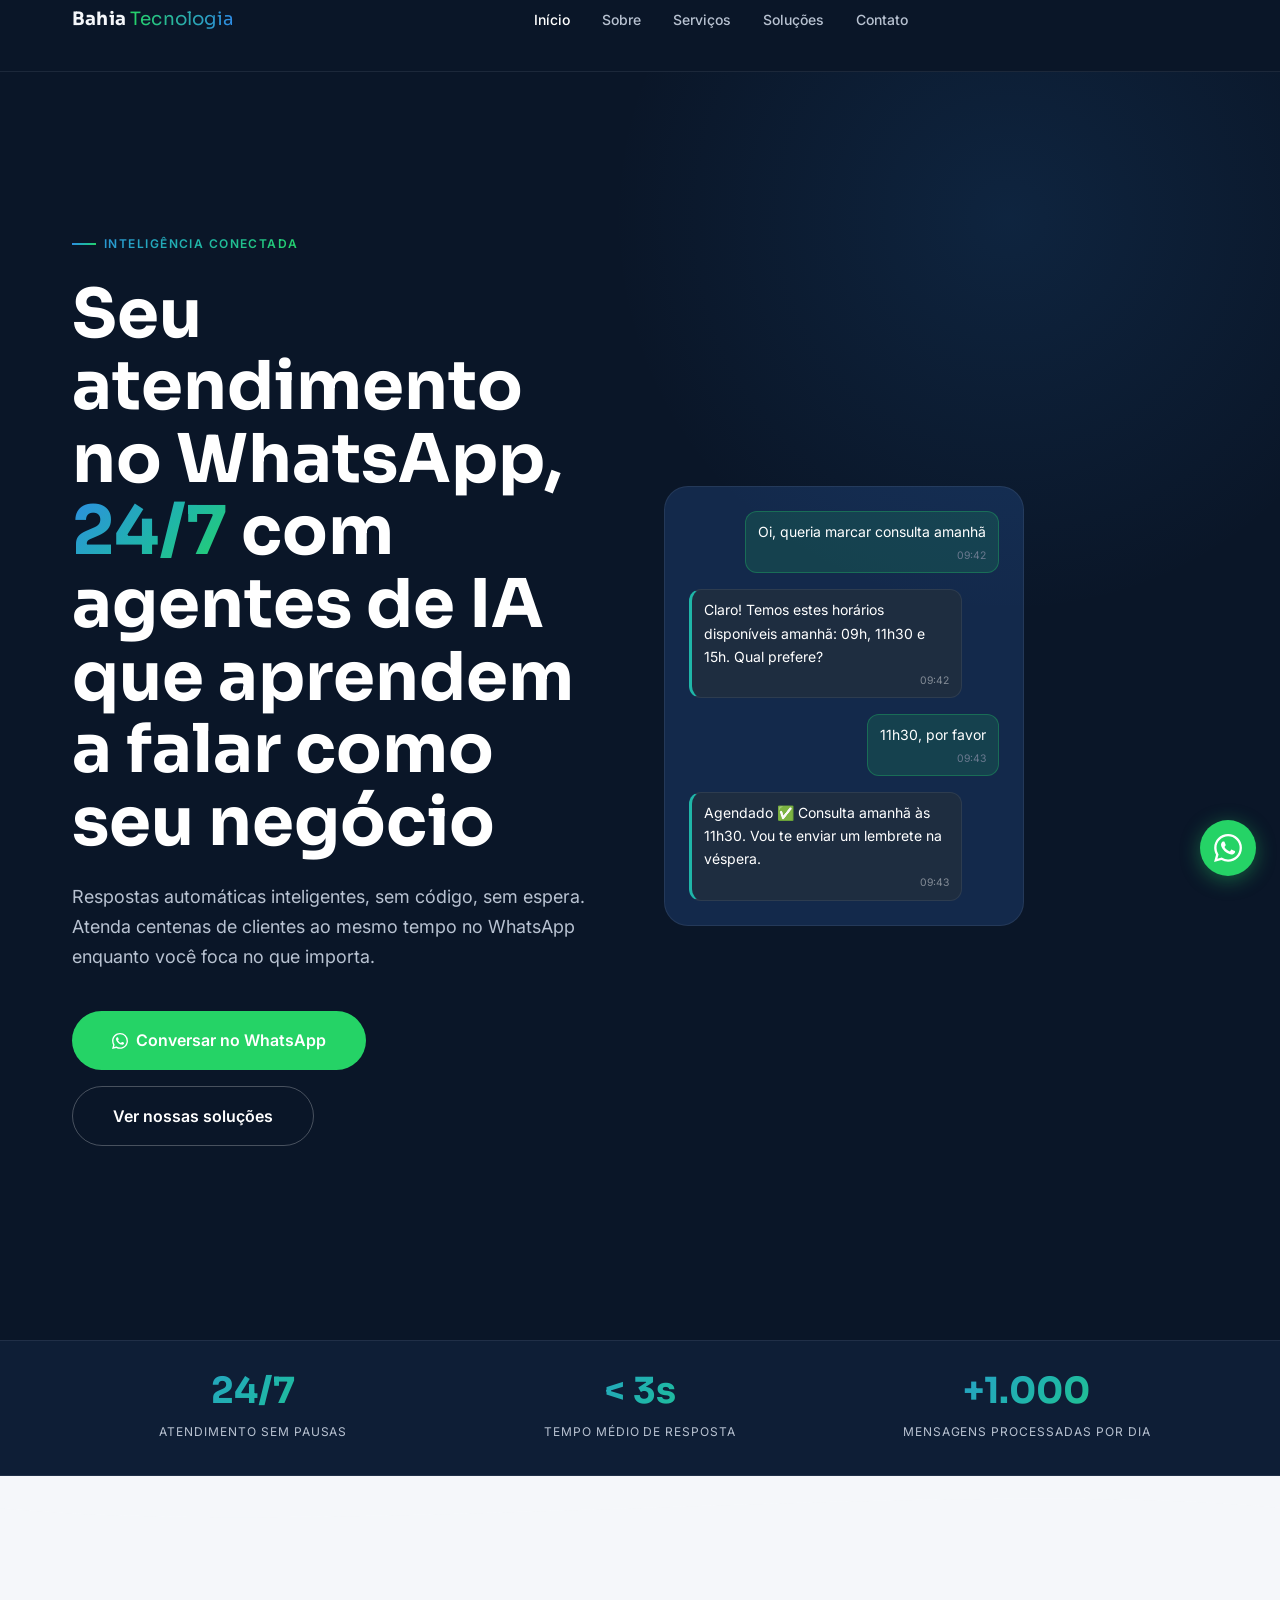
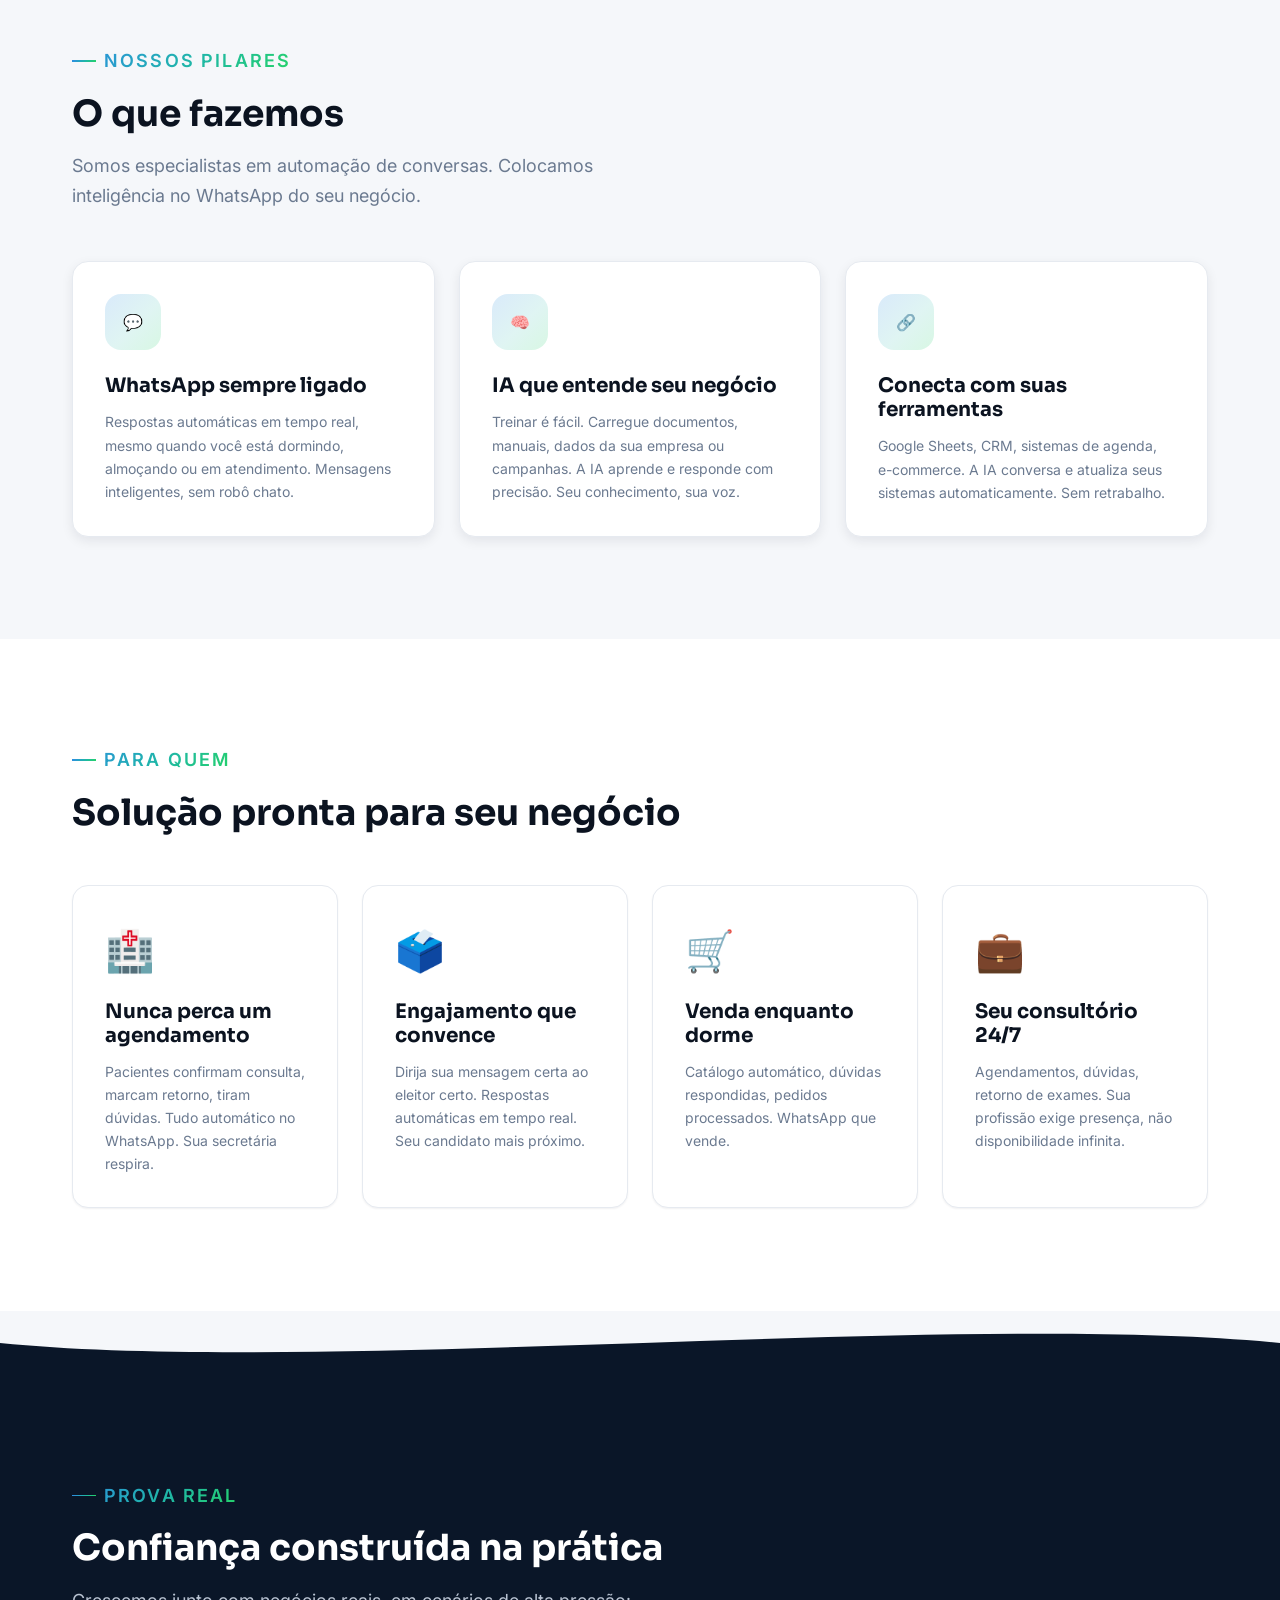
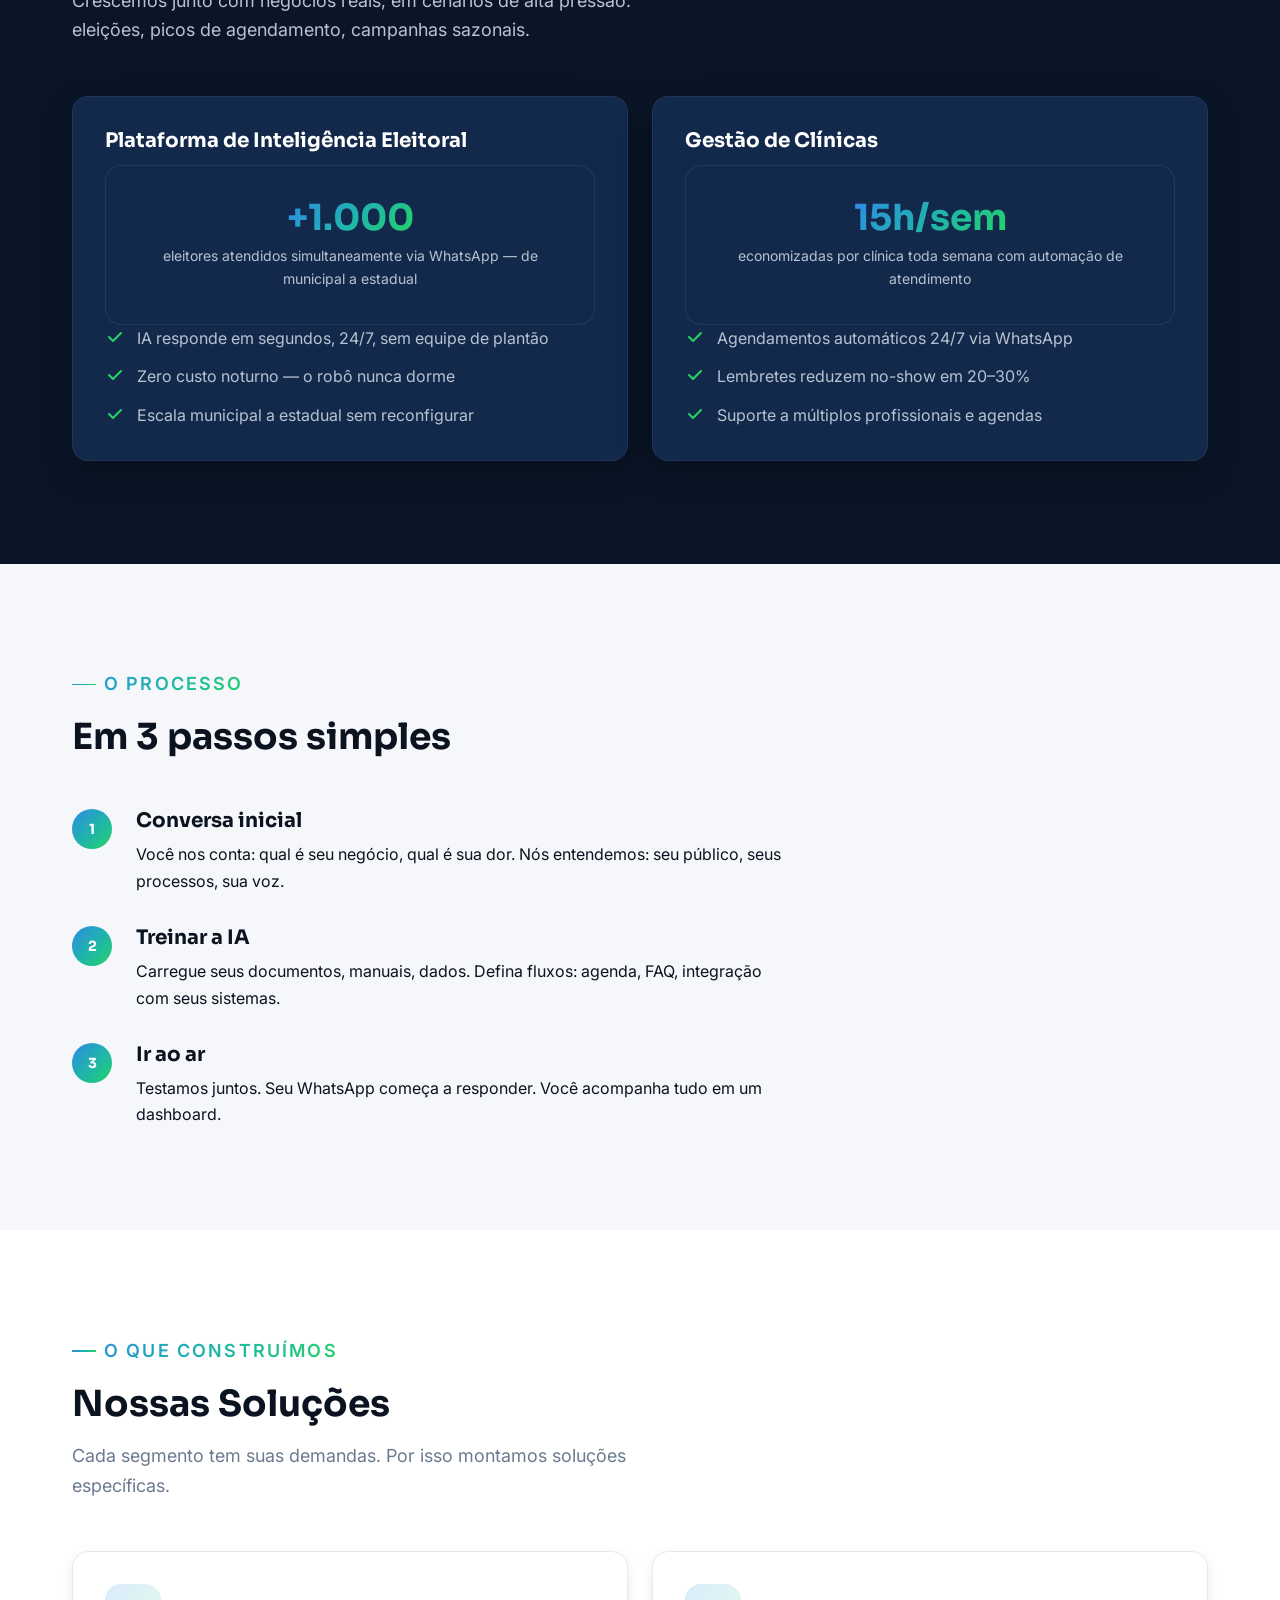
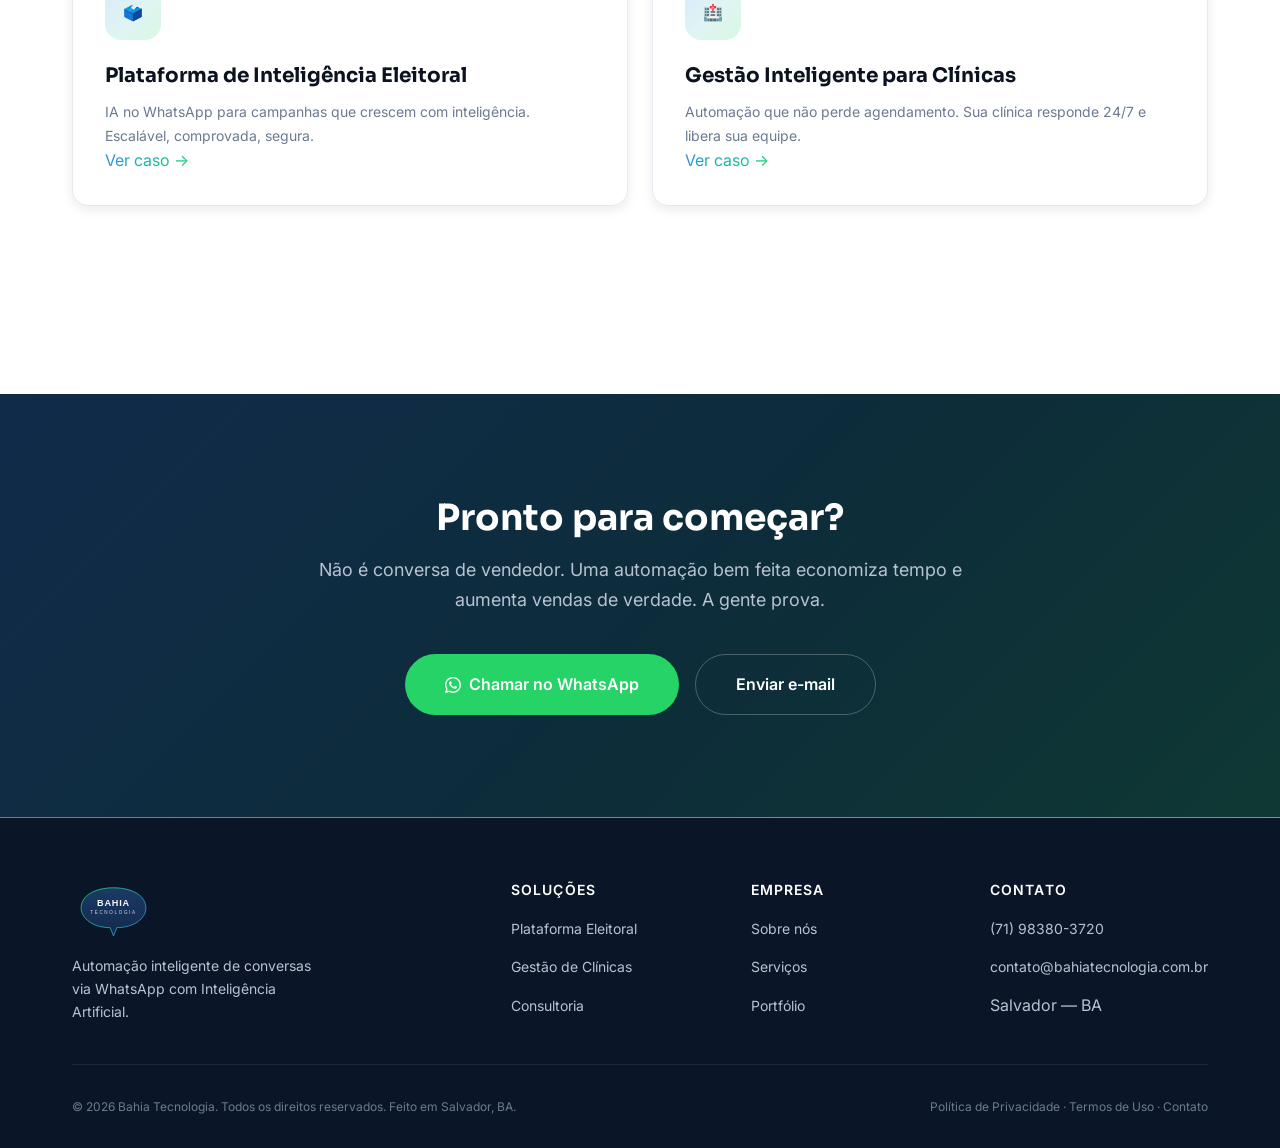
==== commit ce396425: "Refactor navigation and footer branding across multiple pages; replace SVG logos with a new logo ass" ====
--- a/index.html
+++ b/index.html
@@ -67,12 +67,7 @@
   <div class="container">
     <div class="navbar__inner">
       <a href="index.html" class="navbar__logo" aria-label="Bahia Tecnologia — ir para a página inicial">
-        <svg xmlns="http://www.w3.org/2000/svg" viewBox="0 0 48 48" width="36" height="36" aria-hidden="true" focusable="false">
-  <defs><linearGradient id="nav-brand" x1="0" y1="0" x2="1" y2="1"><stop offset="0%" stop-color="#2E8BE6"/><stop offset="55%" stop-color="#1FB6A8"/><stop offset="100%" stop-color="#25D366"/></linearGradient></defs>
-  <path fill="url(#nav-brand)" d="M10 6 h18 a14 14 0 0 1 0 28 h-6 l-6 6 v-6 h-6 a4 4 0 0 1 -4 -4 V10 a4 4 0 0 1 4 -4 z M22 12 h6 a6 6 0 0 1 0 12 h-6 z M22 26 h7 a6 6 0 0 1 0 12 h-7 z" fill-rule="evenodd"/>
-  <g fill="#FFFFFF"><circle cx="15" cy="20" r="1.6"/><circle cx="20" cy="20" r="1.6"/><circle cx="25" cy="20" r="1.6"/></g>
-</svg>
-        <div class="navbar__logo-text"><strong>Bahia</strong><span>Tecnologia</span></div>
+        <span class="navbar__wordmark"><strong>Bahia</strong>&nbsp;<span class="wm-accent">Tecnologia</span></span>
       </a>
       <nav class="navbar__nav" role="navigation" aria-label="Navegação principal">
         <a href="index.html" aria-current="page">Início</a>
@@ -82,9 +77,6 @@
         <a href="contato/index.html">Contato</a>
       </nav>
       <div class="navbar__actions">
-        <a href="https://wa.me/5571983803720?text=Ol%C3%A1!%20Tenho%20interesse%20nas%20solu%C3%A7%C3%B5es%20da%20Bahia%20Tecnologia." class="btn btn-primary navbar__cta" target="_blank" rel="noopener noreferrer" aria-label="Conversar no WhatsApp (abre em nova aba)">
-          <svg viewBox="0 0 24 24" width="16" height="16" aria-hidden="true" focusable="false" style="fill:currentColor;flex-shrink:0"><path d="M17.472 14.382c-.297-.149-1.758-.867-2.03-.967-.273-.099-.471-.148-.67.15-.197.297-.767.966-.94 1.164-.173.199-.347.223-.644.075-.297-.15-1.255-.463-2.39-1.475-.883-.788-1.48-1.761-1.653-2.059-.173-.297-.018-.458.13-.606.134-.133.298-.347.446-.52.149-.174.198-.298.298-.497.099-.198.05-.371-.025-.52-.075-.149-.669-1.612-.916-2.207-.242-.579-.487-.5-.669-.51-.173-.008-.371-.01-.57-.01-.198 0-.52.074-.792.372-.272.297-1.04 1.016-1.04 2.479 0 1.462 1.065 2.875 1.213 3.074.149.198 2.096 3.2 5.077 4.487.709.306 1.262.489 1.694.625.712.227 1.36.195 1.871.118.571-.085 1.758-.719 2.006-1.413.248-.694.248-1.289.173-1.413-.074-.124-.272-.198-.57-.347m-5.421 7.403h-.004a9.87 9.87 0 01-5.031-1.378l-.361-.214-3.741.982.998-3.648-.235-.374a9.86 9.86 0 01-1.51-5.26c.001-5.45 4.436-9.884 9.888-9.884 2.64 0 5.122 1.03 6.988 2.898a9.825 9.825 0 012.893 6.994c-.003 5.45-4.437 9.884-9.885 9.884m8.413-18.297A11.815 11.815 0 0012.05 0C5.495 0 .16 5.335.157 11.892c0 2.096.547 4.142 1.588 5.945L.057 24l6.305-1.654a11.882 11.882 0 005.683 1.448h.005c6.554 0 11.89-5.335 11.893-11.893a11.821 11.821 0 00-3.48-8.413z"/></svg> Conversar no WhatsApp
-        </a>
         <button class="navbar__burger" aria-expanded="false" aria-controls="mobile-menu" aria-label="Abrir menu de navegação">
           <span></span><span></span><span></span>
         </button>
@@ -97,7 +89,6 @@
     <a href="servicos/index.html">Serviços</a>
     <a href="portifolio/index.html">Soluções</a>
     <a href="contato/index.html">Contato</a>
-    <a href="https://wa.me/5571983803720?text=Ol%C3%A1!%20Tenho%20interesse%20nas%20solu%C3%A7%C3%B5es%20da%20Bahia%20Tecnologia." class="btn btn-primary" target="_blank" rel="noopener noreferrer">Conversar no WhatsApp</a>
   </nav>
 </header>
 <main id="main">
@@ -308,17 +299,7 @@
     <div class="footer__grid">
       <div class="footer__brand">
         <a href="index.html" aria-label="Bahia Tecnologia — página inicial">
-          <svg xmlns="http://www.w3.org/2000/svg" viewBox="0 0 220 56" width="160" height="40" role="img" aria-label="Bahia Tecnologia">
-  <defs><linearGradient id="ft-brand" x1="0" y1="0" x2="1" y2="1"><stop offset="0%" stop-color="#2E8BE6"/><stop offset="55%" stop-color="#1FB6A8"/><stop offset="100%" stop-color="#25D366"/></linearGradient></defs>
-  <g transform="translate(4,4)">
-    <path fill="url(#ft-brand)" d="M10 6 h18 a14 14 0 0 1 0 28 h-6 l-6 6 v-6 h-6 a4 4 0 0 1 -4 -4 V10 a4 4 0 0 1 4 -4 z M22 12 h6 a6 6 0 0 1 0 12 h-6 z M22 26 h7 a6 6 0 0 1 0 12 h-7 z" fill-rule="evenodd"/>
-    <g fill="#FFFFFF"><circle cx="15" cy="20" r="1.6"/><circle cx="20" cy="20" r="1.6"/><circle cx="25" cy="20" r="1.6"/></g>
-  </g>
-  <g font-family="Sora,'Plus Jakarta Sans',system-ui,sans-serif" fill="#FFFFFF">
-    <text x="68" y="28" font-size="22" font-weight="700">Bahia</text>
-    <text x="68" y="46" font-size="14" font-weight="400" fill="url(#ft-brand)">Tecnologia</text>
-  </g>
-</svg>
+          <img src="assets/logo.svg" alt="Bahia Tecnologia" height="44" class="site-logo footer-logo">
         </a>
         <p>Automação inteligente de conversas via WhatsApp com Inteligência Artificial.</p>
       </div>
--- a/assets/css/styles.css
+++ b/assets/css/styles.css
@@ -1309,3 +1309,43 @@
     align-items: start;
   }
 }
+
+/* Site logo image */
+.site-logo {
+  height: 50px;
+  width: auto;
+  display: inline-block;
+  vertical-align: middle;
+}
+
+.footer-logo {
+  height: 56px;
+  width: auto;
+  display: block;
+  margin-bottom: var(--space-3);
+}
+
+/* Header text wordmark */
+.navbar__wordmark {
+  font-family: var(--font-display);
+  font-size: 1.15rem;
+  font-weight: 400;
+  color: var(--text-on-dark);
+  letter-spacing: 0.01em;
+  line-height: 1;
+  white-space: nowrap;
+  display: inline-flex;
+  align-items: center;
+}
+.navbar__wordmark strong {
+  font-weight: 700;
+  color: #F5F7FA;
+  -webkit-text-fill-color: #F5F7FA;
+}
+.navbar__wordmark .wm-accent {
+  background: linear-gradient(90deg, #25D366 0%, #2E8BE6 100%);
+  -webkit-background-clip: text;
+  -webkit-text-fill-color: transparent;
+  background-clip: text;
+  font-weight: 400;
+}
